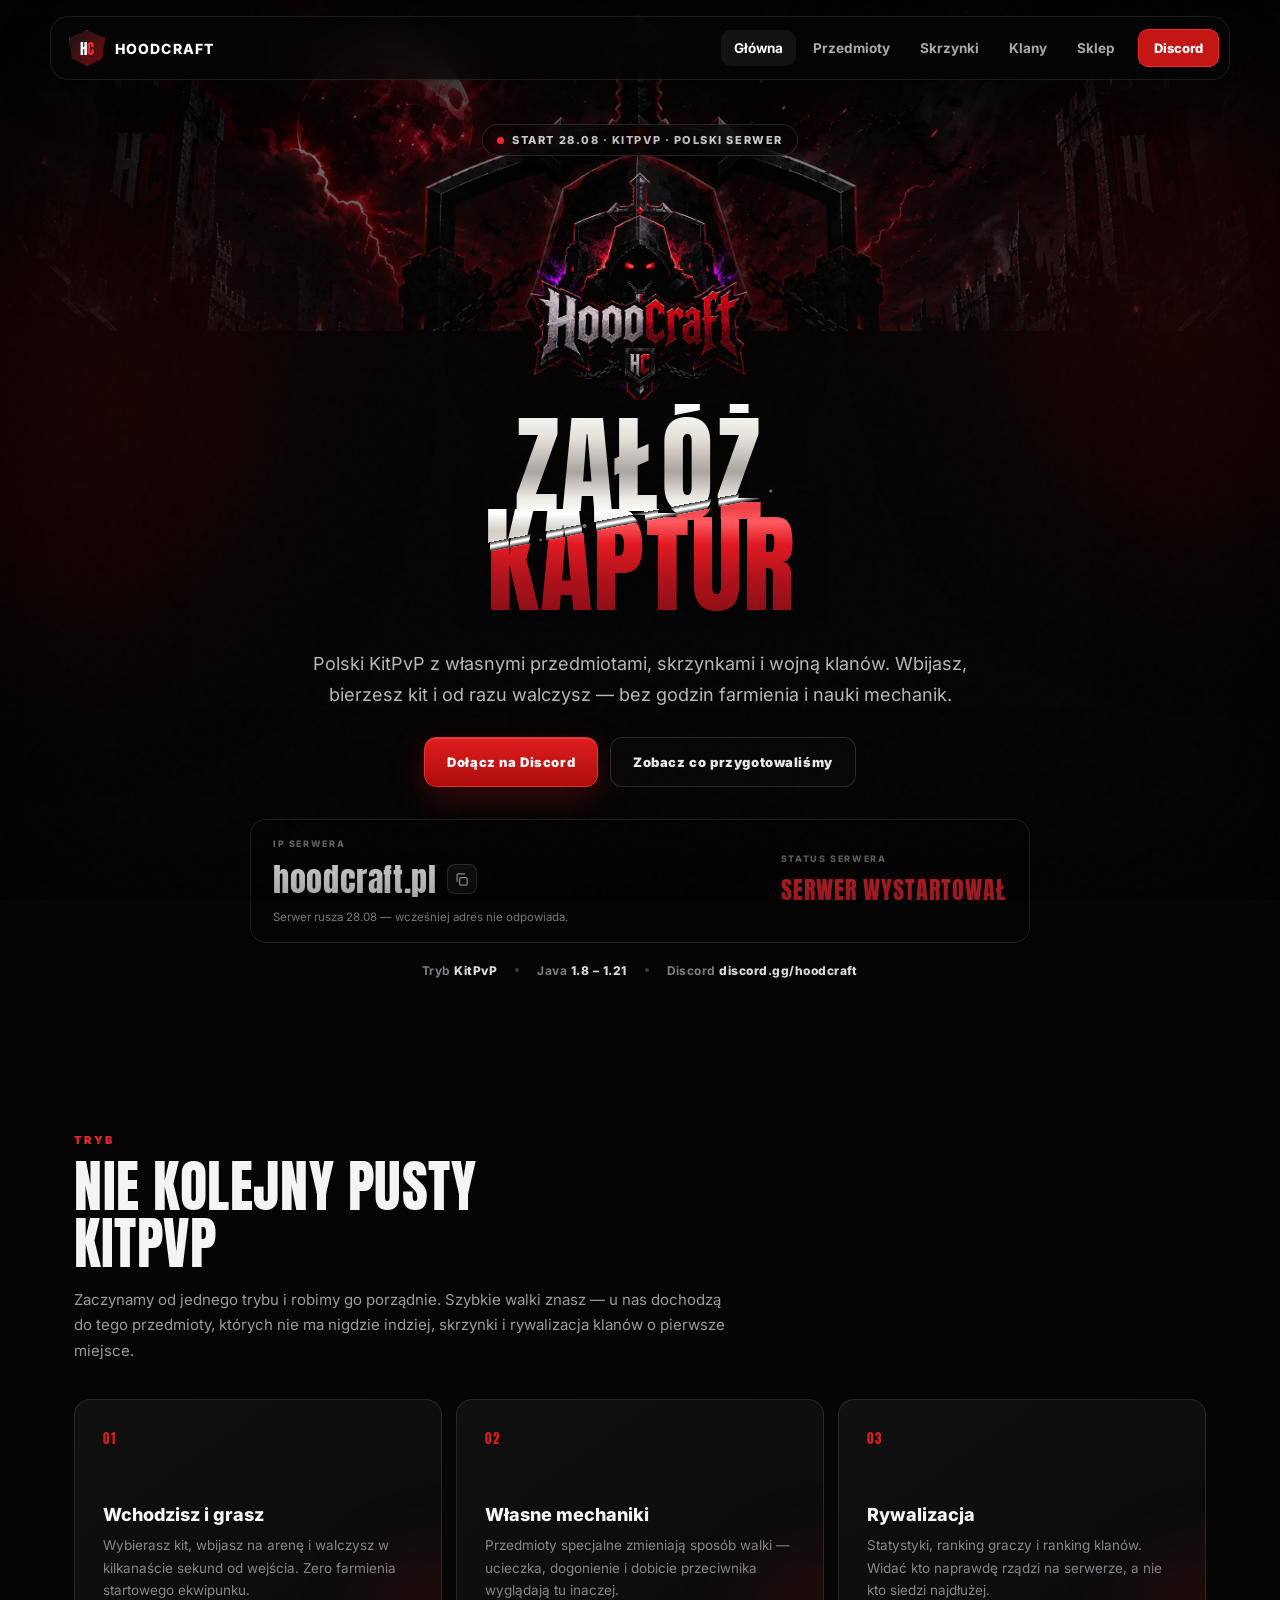
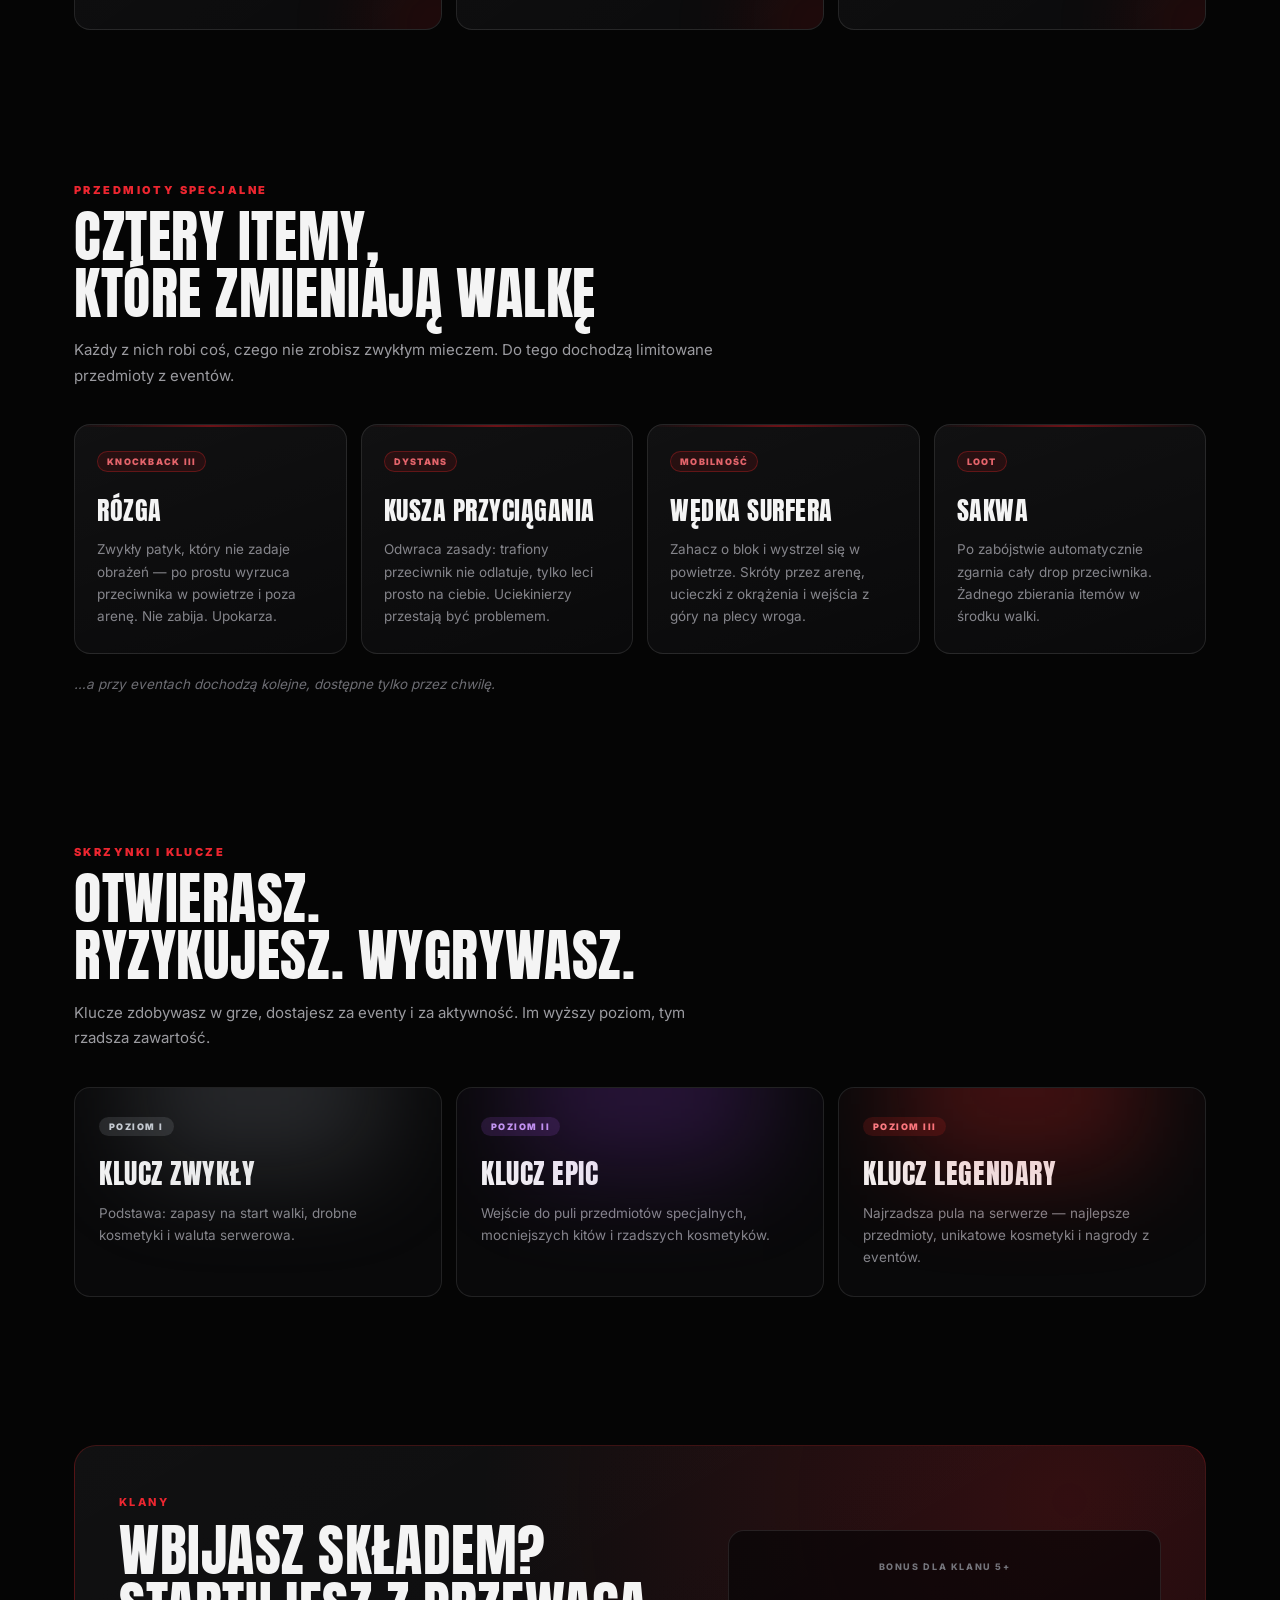
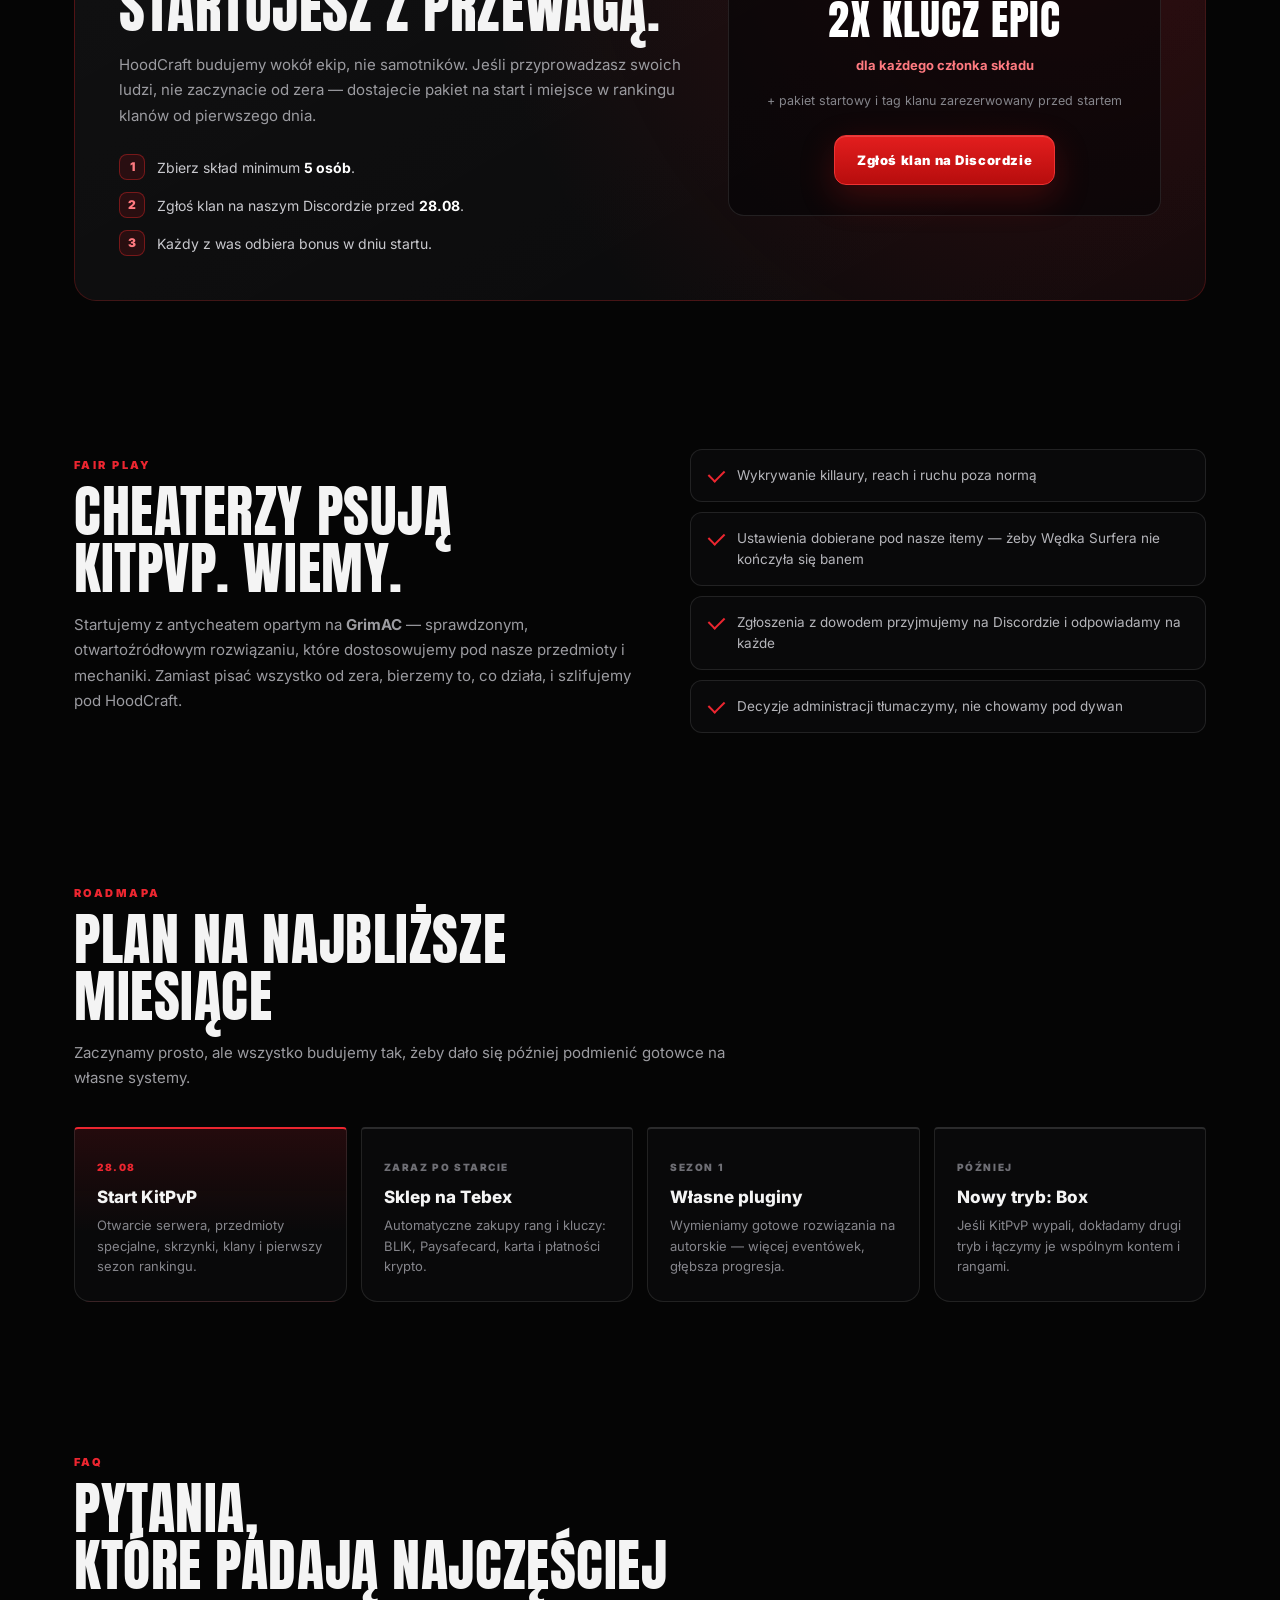
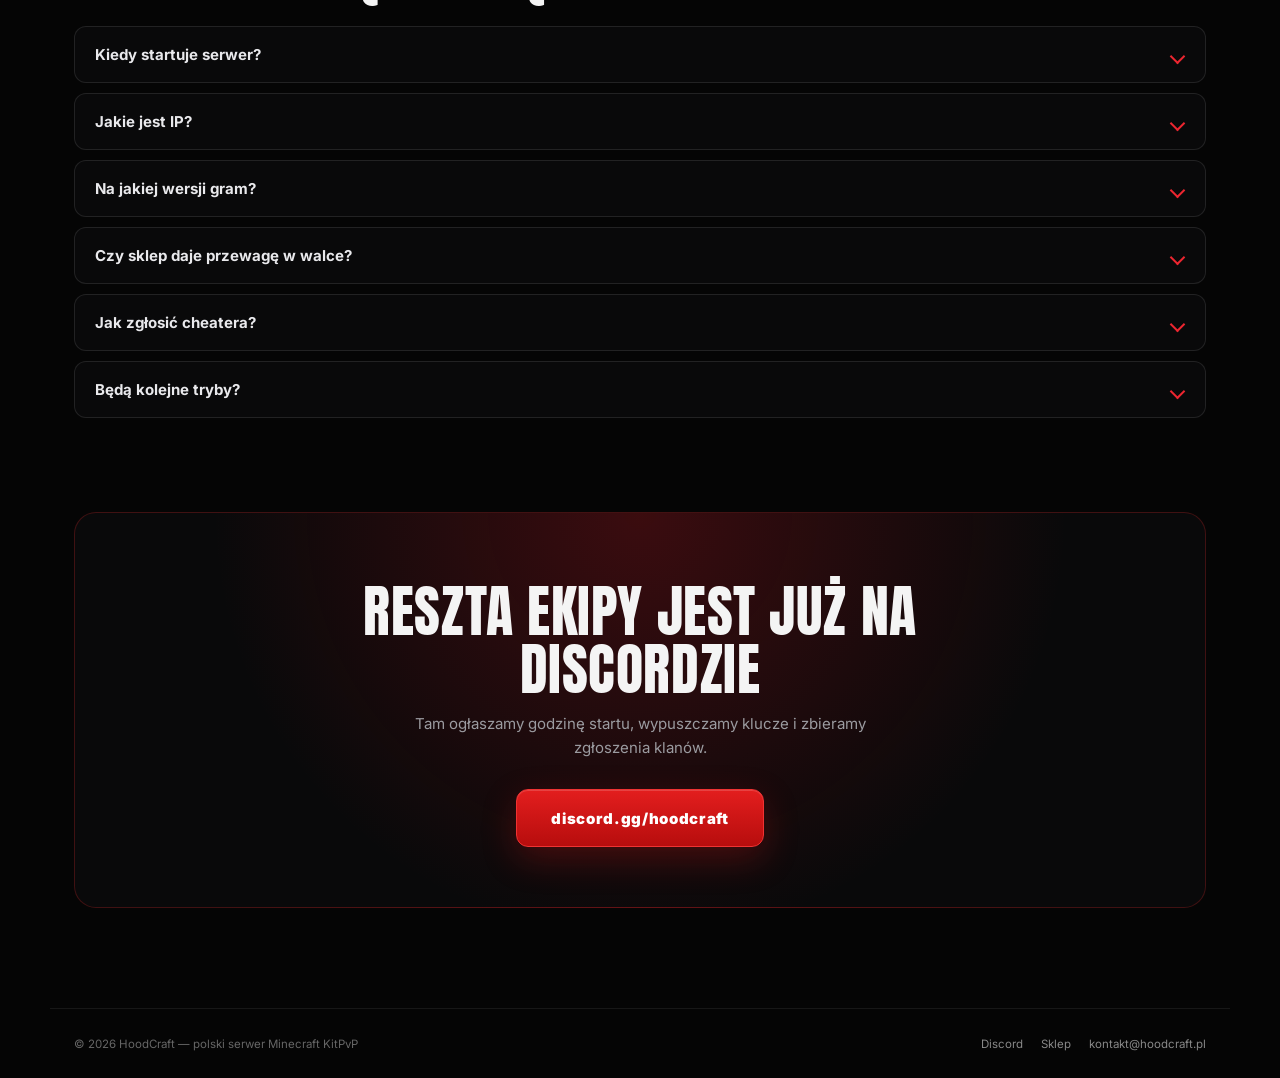
==== index.html @ a1cc5cd7 "Strona HoodCraft: przecięty mieczem hero i pełny landing pod start 28.08 Napis w hero jest teraz rea" ====
<!DOCTYPE html>
<html lang="pl">
<head>
<meta charset="utf-8">
<meta name="viewport" content="width=device-width, initial-scale=1">
<title>HoodCraft — polski KitPvP | Start 28.08</title>
<meta name="description" content="HoodCraft — polski serwer Minecraft KitPvP z własnymi przedmiotami, skrzynkami i wojną klanów. Start 28.08, IP: hoodcraft.pl">
<meta name="theme-color" content="#050505">
<link rel="canonical" href="https://hoodcraft.pl/">

<meta property="og:type" content="website">
<meta property="og:url" content="https://hoodcraft.pl/">
<meta property="og:title" content="HoodCraft — polski KitPvP | Start 28.08">
<meta property="og:description" content="Własne przedmioty, skrzynki i wojna klanów. Wbijasz, bierzesz kit i walczysz. Start 28.08.">
<meta property="og:image" content="https://hoodcraft.pl/assets/og-image.jpg">
<meta property="og:image:width" content="1200">
<meta property="og:image:height" content="630">
<meta property="og:image:alt" content="HoodCraft — polski serwer Minecraft KitPvP">
<meta property="og:locale" content="pl_PL">
<meta name="twitter:card" content="summary_large_image">

<link rel="icon" href="assets/favicon.svg" type="image/svg+xml">
<link rel="apple-touch-icon" href="assets/apple-touch-icon.png">

<link rel="preload" as="font" type="font/woff2" href="assets/fonts/anton-latin.woff2" crossorigin>
<link rel="preload" as="font" type="font/woff2" href="assets/fonts/anton-latin-ext.woff2" crossorigin>
<link rel="preload" as="font" type="font/woff2" href="assets/fonts/inter-latin.woff2" crossorigin>
<link rel="preload" as="image" href="assets/hero.webp" fetchpriority="high">
<link rel="stylesheet" href="style.css">
</head>
<body>
<div class="noise" aria-hidden="true"></div>

<a class="skip-link" href="#tresc">Przejdź do treści</a>

<div class="nav-wrap">
  <nav class="nav" aria-label="Nawigacja główna">
    <a class="brand" href="#glowna" data-tab="glowna">
      <span class="brand-mark" aria-hidden="true">H<em>C</em></span>
      <span class="brand-name">HOODCRAFT</span>
    </a>

    <button class="nav-toggle" type="button" aria-expanded="false" aria-controls="nav-menu" aria-label="Menu">
      <span aria-hidden="true"></span><span aria-hidden="true"></span><span aria-hidden="true"></span>
    </button>

    <div class="nav-links" id="nav-menu">
      <button class="nav-link active" type="button" data-tab="glowna">Główna</button>
      <button class="nav-link" type="button" data-scroll="itemy">Przedmioty</button>
      <button class="nav-link" type="button" data-scroll="skrzynki">Skrzynki</button>
      <button class="nav-link" type="button" data-scroll="klany">Klany</button>
      <button class="nav-link" type="button" data-tab="sklep">Sklep</button>
      <a class="discord-mini" href="https://discord.gg/hoodcraft" target="_blank" rel="noopener">Discord</a>
    </div>
  </nav>
</div>

<main id="tresc">

<!-- ============ GŁÓWNA ============ -->
<div id="glowna" class="tab-page active">

  <section class="hero">
    <div class="hero-bg" aria-hidden="true"></div>
    <div class="hero-overlay" aria-hidden="true"></div>
    <div class="red-glow glow-left" aria-hidden="true"></div>
    <div class="red-glow glow-right" aria-hidden="true"></div>

    <div class="hero-content">
      <p class="status-pill"><span aria-hidden="true"></span>START 28.08 &middot; KITPVP &middot; POLSKI SERWER</p>

      <span class="hero-logo-wrap">
        <img class="hero-logo" src="assets/logo.png" alt="HoodCraft" width="520" height="520" fetchpriority="high">
      </span>

      <!--
        NAPIS PRZECIĘTY MIECZEM
        Trzy nałożone kopie tego samego tekstu:
          .cut__half--top  → wszystko NAD linią cięcia (srebro), odsunięte w lewo-górę
          .cut__half--bot  → wszystko POD linią cięcia (czerwień), odsunięte w prawo-dół
          .cut__half--edge → wąski pas dokładnie na linii cięcia (rozżarzona rana)
        Zmieniasz hasło? Wystarczy w pierwszej kopii — script.js zsynchronizuje resztę.
      -->
      <h1 class="hero-title cut">
        <span class="cut__half cut__half--top" data-cut-source>
          <span class="cut__line">ZAŁÓŻ</span>
          <span class="cut__line">KAPTUR</span>
        </span>
        <span class="cut__half cut__half--bot" aria-hidden="true">
          <span class="cut__line">ZAŁÓŻ</span>
          <span class="cut__line">KAPTUR</span>
        </span>
        <span class="cut__half cut__half--edge" aria-hidden="true">
          <span class="cut__line">ZAŁÓŻ</span>
          <span class="cut__line">KAPTUR</span>
        </span>
        <span class="cut__spark" aria-hidden="true"></span>
      </h1>

      <p class="lead">
        Polski KitPvP z własnymi przedmiotami, skrzynkami i wojną klanów.
        Wbijasz, bierzesz kit i od razu walczysz — bez godzin farmienia i nauki mechanik.
      </p>

      <div class="actions">
        <a class="btn btn-primary" href="https://discord.gg/hoodcraft" target="_blank" rel="noopener">Dołącz na Discord</a>
        <button class="btn btn-ghost" type="button" data-scroll="itemy">Zobacz co przygotowaliśmy</button>
      </div>

      <div class="ip-box">
        <div class="ip-main">
          <span class="kicker">IP SERWERA</span>
          <button class="ip-copy" type="button" data-copy="hoodcraft.pl" aria-label="Skopiuj adres IP hoodcraft.pl">
            <strong>hoodcraft.pl</strong>
            <span class="ip-copy-icon" aria-hidden="true">
              <svg viewBox="0 0 24 24" fill="none" stroke="currentColor" stroke-width="2" stroke-linecap="round" stroke-linejoin="round">
                <rect x="9" y="9" width="12" height="12" rx="2"></rect>
                <path d="M5 15V5a2 2 0 0 1 2-2h10"></path>
              </svg>
            </span>
          </button>
          <span class="ip-note">Serwer rusza 28.08 — wcześniej adres nie odpowiada.</span>
        </div>

        <div class="countdown" data-deadline="2026-08-28T18:00:00+02:00" aria-live="polite">
          <span class="kicker">DO STARTU ZOSTAŁO</span>
          <div class="countdown-grid">
            <div><b data-cd="d">--</b><i>DNI</i></div>
            <div><b data-cd="h">--</b><i>GODZ</i></div>
            <div><b data-cd="m">--</b><i>MIN</i></div>
            <div><b data-cd="s">--</b><i>SEK</i></div>
          </div>
        </div>
      </div>

      <p class="server-strip">
        <span>Tryb <b>KitPvP</b></span>
        <span class="divider" aria-hidden="true"></span>
        <span>Java <b>1.8 – 1.21</b></span>
        <span class="divider" aria-hidden="true"></span>
        <span>Discord <b>discord.gg/hoodcraft</b></span>
      </p>
    </div>
  </section>

  <!-- ---- TRYB ---- -->
  <section class="below reveal" id="tryb">
    <div class="section-head">
      <span>TRYB</span>
      <h2>Nie kolejny pusty<br>KitPvP</h2>
      <p>
        Zaczynamy od jednego trybu i robimy go porządnie. Szybkie walki znasz — u nas dochodzą do tego
        przedmioty, których nie ma nigdzie indziej, skrzynki i rywalizacja klanów o pierwsze miejsce.
      </p>
    </div>

    <div class="feature-grid">
      <article class="feature-card">
        <span class="num">01</span>
        <h3>Wchodzisz i grasz</h3>
        <p>Wybierasz kit, wbijasz na arenę i walczysz w kilkanaście sekund od wejścia. Zero farmienia startowego ekwipunku.</p>
      </article>
      <article class="feature-card">
        <span class="num">02</span>
        <h3>Własne mechaniki</h3>
        <p>Przedmioty specjalne zmieniają sposób walki — ucieczka, dogonienie i dobicie przeciwnika wyglądają tu inaczej.</p>
      </article>
      <article class="feature-card">
        <span class="num">03</span>
        <h3>Rywalizacja</h3>
        <p>Statystyki, ranking graczy i ranking klanów. Widać kto naprawdę rządzi na serwerze, a nie kto siedzi najdłużej.</p>
      </article>
    </div>
  </section>

  <!-- ---- PRZEDMIOTY ---- -->
  <section class="below reveal" id="itemy">
    <div class="section-head">
      <span>PRZEDMIOTY SPECJALNE</span>
      <h2>Cztery itemy,<br>które zmieniają walkę</h2>
      <p>Każdy z nich robi coś, czego nie zrobisz zwykłym mieczem. Do tego dochodzą limitowane przedmioty z eventów.</p>
    </div>

    <div class="item-grid">
      <article class="item-card">
        <span class="item-tag">KNOCKBACK III</span>
        <h3>Rózga</h3>
        <p>Zwykły patyk, który nie zadaje obrażeń — po prostu wyrzuca przeciwnika w powietrze i poza arenę. Nie zabija. Upokarza.</p>
      </article>
      <article class="item-card">
        <span class="item-tag">DYSTANS</span>
        <h3>Kusza Przyciągania</h3>
        <p>Odwraca zasady: trafiony przeciwnik nie odlatuje, tylko leci prosto na ciebie. Uciekinierzy przestają być problemem.</p>
      </article>
      <article class="item-card">
        <span class="item-tag">MOBILNOŚĆ</span>
        <h3>Wędka Surfera</h3>
        <p>Zahacz o blok i wystrzel się w powietrze. Skróty przez arenę, ucieczki z okrążenia i wejścia z góry na plecy wroga.</p>
      </article>
      <article class="item-card">
        <span class="item-tag">LOOT</span>
        <h3>Sakwa</h3>
        <p>Po zabójstwie automatycznie zgarnia cały drop przeciwnika. Żadnego zbierania itemów w środku walki.</p>
      </article>
    </div>

    <p class="item-more">…a przy eventach dochodzą kolejne, dostępne tylko przez chwilę.</p>
  </section>

  <!-- ---- SKRZYNKI ---- -->
  <section class="below reveal" id="skrzynki">
    <div class="section-head">
      <span>SKRZYNKI I KLUCZE</span>
      <h2>Otwierasz.<br>Ryzykujesz. Wygrywasz.</h2>
      <p>Klucze zdobywasz w grze, dostajesz za eventy i za aktywność. Im wyższy poziom, tym rzadsza zawartość.</p>
    </div>

    <div class="crate-grid">
      <article class="crate crate--common">
        <span class="crate-badge">POZIOM I</span>
        <h3>Klucz Zwykły</h3>
        <p>Podstawa: zapasy na start walki, drobne kosmetyki i waluta serwerowa.</p>
      </article>
      <article class="crate crate--epic">
        <span class="crate-badge">POZIOM II</span>
        <h3>Klucz Epic</h3>
        <p>Wejście do puli przedmiotów specjalnych, mocniejszych kitów i rzadszych kosmetyków.</p>
      </article>
      <article class="crate crate--legendary">
        <span class="crate-badge">POZIOM III</span>
        <h3>Klucz Legendary</h3>
        <p>Najrzadsza pula na serwerze — najlepsze przedmioty, unikatowe kosmetyki i nagrody z eventów.</p>
      </article>
    </div>
  </section>

  <!-- ---- KLANY ---- -->
  <section class="below reveal" id="klany">
    <div class="clan-panel">
      <div class="clan-copy">
        <span class="section-kicker">KLANY</span>
        <h2>Wbijasz składem?<br>Startujesz z przewagą.</h2>
        <p>
          HoodCraft budujemy wokół ekip, nie samotników. Jeśli przyprowadzasz swoich ludzi,
          nie zaczynacie od zera — dostajecie pakiet na start i miejsce w rankingu klanów od pierwszego dnia.
        </p>

        <ol class="clan-steps">
          <li><span class="step-no">1</span><span>Zbierz skład minimum <b>5 osób</b>.</span></li>
          <li><span class="step-no">2</span><span>Zgłoś klan na naszym Discordzie przed <b>28.08</b>.</span></li>
          <li><span class="step-no">3</span><span>Każdy z was odbiera bonus w dniu startu.</span></li>
        </ol>
      </div>

      <div class="clan-reward">
        <span class="kicker">BONUS DLA KLANU 5+</span>
        <p class="reward-big">2x Klucz Epic</p>
        <p class="reward-sub">dla każdego członka składu</p>
        <p class="reward-extra">+ pakiet startowy i tag klanu zarezerwowany przed startem</p>
        <a class="btn btn-primary" href="https://discord.gg/hoodcraft" target="_blank" rel="noopener">Zgłoś klan na Discordzie</a>
      </div>
    </div>
  </section>

  <!-- ---- FAIR PLAY ---- -->
  <section class="below reveal" id="fairplay">
    <div class="split">
      <div class="section-head">
        <span>FAIR PLAY</span>
        <h2>Cheaterzy psują<br>KitPvP. Wiemy.</h2>
        <p>
          Startujemy z antycheatem opartym na <b>GrimAC</b> — sprawdzonym, otwartoźródłowym rozwiązaniu,
          które dostosowujemy pod nasze przedmioty i mechaniki. Zamiast pisać wszystko od zera,
          bierzemy to, co działa, i szlifujemy pod HoodCraft.
        </p>
      </div>
      <ul class="check-list">
        <li>Wykrywanie killaury, reach i ruchu poza normą</li>
        <li>Ustawienia dobierane pod nasze itemy — żeby Wędka Surfera nie kończyła się banem</li>
        <li>Zgłoszenia z dowodem przyjmujemy na Discordzie i odpowiadamy na każde</li>
        <li>Decyzje administracji tłumaczymy, nie chowamy pod dywan</li>
      </ul>
    </div>
  </section>

  <!-- ---- ROADMAPA ---- -->
  <section class="below reveal" id="roadmapa">
    <div class="section-head">
      <span>ROADMAPA</span>
      <h2>Plan na najbliższe<br>miesiące</h2>
      <p>Zaczynamy prosto, ale wszystko budujemy tak, żeby dało się później podmienić gotowce na własne systemy.</p>
    </div>

    <ol class="roadmap">
      <li class="road-step is-now">
        <span class="road-when">28.08</span>
        <h3>Start KitPvP</h3>
        <p>Otwarcie serwera, przedmioty specjalne, skrzynki, klany i pierwszy sezon rankingu.</p>
      </li>
      <li class="road-step">
        <span class="road-when">Zaraz po starcie</span>
        <h3>Sklep na Tebex</h3>
        <p>Automatyczne zakupy rang i kluczy: BLIK, Paysafecard, karta i płatności krypto.</p>
      </li>
      <li class="road-step">
        <span class="road-when">Sezon 1</span>
        <h3>Własne pluginy</h3>
        <p>Wymieniamy gotowe rozwiązania na autorskie — więcej eventówek, głębsza progresja.</p>
      </li>
      <li class="road-step">
        <span class="road-when">Później</span>
        <h3>Nowy tryb: Box</h3>
        <p>Jeśli KitPvP wypali, dokładamy drugi tryb i łączymy je wspólnym kontem i rangami.</p>
      </li>
    </ol>
  </section>

  <!-- ---- FAQ ---- -->
  <section class="below reveal" id="faq">
    <div class="section-head">
      <span>FAQ</span>
      <h2>Pytania,<br>które padają najczęściej</h2>
    </div>

    <div class="faq-list">
      <details>
        <summary>Kiedy startuje serwer?</summary>
        <p>28 sierpnia. Dokładną godzinę podamy na Discordzie kilka dni wcześniej.</p>
      </details>
      <details>
        <summary>Jakie jest IP?</summary>
        <p><b>hoodcraft.pl</b> — możesz je już dodać do listy serwerów, zacznie odpowiadać w dniu startu.</p>
      </details>
      <details>
        <summary>Na jakiej wersji gram?</summary>
        <p>Java Edition. Wpuszczamy klienty od 1.8 do 1.21, więc grasz na tym, na czym umiesz bić.</p>
      </details>
      <details>
        <summary>Czy sklep daje przewagę w walce?</summary>
        <p>W sklepie znajdziesz rangi, kosmetyki i klucze do skrzynek. Pilnujemy, żeby o wyniku pojedynku decydowała umiejętność, a nie kwota — przedmioty ze skrzynek zdobędziesz też grając.</p>
      </details>
      <details>
        <summary>Jak zgłosić cheatera?</summary>
        <p>Na Discordzie, na kanale zgłoszeń — nagranie albo screen mocno przyspiesza sprawę. Odpisujemy na każde zgłoszenie.</p>
      </details>
      <details>
        <summary>Będą kolejne tryby?</summary>
        <p>Tak. Kolejny w kolejce jest Box, ale dokładamy go dopiero wtedy, gdy KitPvP będzie stał solidnie.</p>
      </details>
    </div>
  </section>

  <!-- ---- CTA ---- -->
  <section class="cta-final reveal">
    <div class="cta-inner">
      <h2>Reszta ekipy jest już na Discordzie</h2>
      <p>Tam ogłaszamy godzinę startu, wypuszczamy klucze i zbieramy zgłoszenia klanów.</p>
      <a class="btn btn-primary btn-lg" href="https://discord.gg/hoodcraft" target="_blank" rel="noopener">discord.gg/hoodcraft</a>
    </div>
  </section>
</div>

<!-- ============ SKLEP ============ -->
<div id="sklep" class="tab-page">
  <section class="shop-page">
    <div class="shop-bg" aria-hidden="true"></div>

    <div class="shop-content">
      <span class="hc-badge" aria-hidden="true">H<em>C</em></span>

      <h1 class="cut cut--sm">
        <span class="cut__half cut__half--top" data-cut-source>
          <span class="cut__line">SKLEP</span>
          <span class="cut__line">WKRÓTCE</span>
        </span>
        <span class="cut__half cut__half--bot" aria-hidden="true">
          <span class="cut__line">SKLEP</span>
          <span class="cut__line">WKRÓTCE</span>
        </span>
        <span class="cut__half cut__half--edge" aria-hidden="true">
          <span class="cut__line">SKLEP</span>
          <span class="cut__line">WKRÓTCE</span>
        </span>
      </h1>

      <p>
        Sklep stawiamy na <b>Tebex</b>, żeby zakup rangi albo klucza działał od ręki,
        bez czekania na administratora. Otwieramy go razem ze startem serwera.
      </p>

      <ul class="pay-list">
        <li>BLIK</li>
        <li>Paysafecard</li>
        <li>Karta</li>
        <li>Krypto</li>
      </ul>

      <div class="shop-preview">
        <article><span class="kicker">PLANOWANE</span><h3>Rangi</h3><p>Wyróżnienie na czacie, dodatkowe komendy i kosmetyki.</p></article>
        <article><span class="kicker">PLANOWANE</span><h3>Klucze</h3><p>Zwykłe, Epic i Legendary — pojedynczo oraz w pakietach.</p></article>
        <article><span class="kicker">PLANOWANE</span><h3>Kosmetyki</h3><p>Efekty, tagi i skiny przedmiotów. Zero wpływu na walkę.</p></article>
      </div>

      <div class="actions">
        <a class="btn btn-primary" href="https://discord.gg/hoodcraft" target="_blank" rel="noopener">Powiadom mnie na Discordzie</a>
        <button class="btn btn-ghost back-link" type="button" data-tab="glowna">← Wróć na stronę główną</button>
      </div>
    </div>
  </section>
</div>

</main>

<footer>
  <span>© <span data-year>2026</span> HoodCraft — polski serwer Minecraft KitPvP</span>
  <span class="footer-links">
    <a href="https://discord.gg/hoodcraft" target="_blank" rel="noopener">Discord</a>
    <button type="button" data-tab="sklep">Sklep</button>
    <a href="mailto:kontakt@hoodcraft.pl">kontakt@hoodcraft.pl</a>
  </span>
</footer>

<div class="toast" role="status" aria-live="polite"></div>

<script src="script.js" defer></script>
</body>
</html>
---- style.css ----
/* ============================================================
   FONTY — hostowane lokalnie (bez zapytań do Google,
   szybciej i bez przekazywania IP graczy na zewnątrz)
   ============================================================ */

@font-face {
  font-family: Anton;
  font-style: normal;
  font-weight: 400;
  font-display: swap;
  src: url("assets/fonts/anton-latin-ext.woff2") format("woff2");
  unicode-range: U+0100-02BA, U+02BD-02C5, U+02C7-02CC, U+02CE-02D7, U+02DD-02FF, U+0304, U+0308, U+0329, U+1D00-1DBF, U+1E00-1E9F, U+1EF2-1EFF, U+2020, U+20A0-20AB, U+20AD-20C0, U+2113, U+2C60-2C7F, U+A720-A7FF;
}

@font-face {
  font-family: Anton;
  font-style: normal;
  font-weight: 400;
  font-display: swap;
  src: url("assets/fonts/anton-latin.woff2") format("woff2");
  unicode-range: U+0000-00FF, U+0131, U+0152-0153, U+02BB-02BC, U+02C6, U+02DA, U+02DC, U+0304, U+0308, U+0329, U+2000-206F, U+20AC, U+2122, U+2191, U+2193, U+2212, U+2215, U+FEFF, U+FFFD;
}

@font-face {
  font-family: Inter;
  font-style: normal;
  font-weight: 400 900;
  font-display: swap;
  src: url("assets/fonts/inter-latin-ext.woff2") format("woff2");
  unicode-range: U+0100-02BA, U+02BD-02C5, U+02C7-02CC, U+02CE-02D7, U+02DD-02FF, U+0304, U+0308, U+0329, U+1D00-1DBF, U+1E00-1E9F, U+1EF2-1EFF, U+2020, U+20A0-20AB, U+20AD-20C0, U+2113, U+2C60-2C7F, U+A720-A7FF;
}

@font-face {
  font-family: Inter;
  font-style: normal;
  font-weight: 400 900;
  font-display: swap;
  src: url("assets/fonts/inter-latin.woff2") format("woff2");
  unicode-range: U+0000-00FF, U+0131, U+0152-0153, U+02BB-02BC, U+02C6, U+02DA, U+02DC, U+0304, U+0308, U+0329, U+2000-206F, U+20AC, U+2122, U+2191, U+2193, U+2212, U+2215, U+FEFF, U+FFFD;
}

/* ============================================================
   HOODCRAFT — hoodcraft.pl
   Paleta: czerń + czerwień + srebro
   ============================================================ */

:root {
  --bg: #050505;
  --bg-soft: #09090a;
  --red: #c9141d;
  --red-bright: #ec2630;
  --red-deep: #7a0c12;
  --silver: #d7dbe0;
  --text: #f4f4f4;
  --muted: #9b9ba0;
  --dim: #85858b;
  --line: rgba(255, 255, 255, .10);

  --display: Anton, Impact, "Arial Narrow", sans-serif;
  --body: Inter, "Segoe UI", Arial, sans-serif;

  --shell: 1180px;
  --radius: 16px;
}

* { box-sizing: border-box; }

html {
  scroll-behavior: smooth;
  scroll-padding-top: 96px;
  -webkit-text-size-adjust: 100%;
}

body {
  margin: 0;
  min-height: 100vh;
  overflow-x: hidden;
  color: var(--text);
  background:
    radial-gradient(circle at 50% 0%, rgba(135, 0, 0, .16), transparent 1080px),
    var(--bg);
  font-family: var(--body);
  -webkit-font-smoothing: antialiased;
}

body::before {
  content: "";
  position: fixed;
  inset: 0;
  z-index: 50;
  pointer-events: none;
  box-shadow: inset 0 0 160px rgba(0, 0, 0, .72);
}

.noise {
  position: fixed;
  inset: 0;
  z-index: 49;
  pointer-events: none;
  opacity: .03;
  background-image: url("data:image/svg+xml,%3Csvg viewBox='0 0 160 160' xmlns='http://www.w3.org/2000/svg'%3E%3Cfilter id='n'%3E%3CfeTurbulence type='fractalNoise' baseFrequency='.9' numOctaves='4' stitchTiles='stitch'/%3E%3C/filter%3E%3Crect width='100%25' height='100%25' filter='url(%23n)' opacity='.55'/%3E%3C/svg%3E");
}

h1, h2, h3 { font-weight: 800; }

::selection {
  color: #fff;
  background: rgba(201, 20, 29, .55);
}

:focus-visible {
  outline: 2px solid var(--red-bright);
  outline-offset: 3px;
}

.skip-link {
  position: fixed;
  top: -60px;
  left: 16px;
  z-index: 200;
  padding: 10px 16px;
  border-radius: 10px;
  color: #fff;
  background: var(--red);
  font-size: 13px;
  font-weight: 800;
  text-decoration: none;
  transition: top .2s ease;
}

.skip-link:focus { top: 16px; }

/* ===================== NAWIGACJA ===================== */

.nav-wrap {
  position: fixed;
  top: 0;
  width: 100%;
  z-index: 100;
  padding: 16px 20px;
  transition: padding .25s ease;
}

.nav-wrap.is-stuck { padding: 8px 20px; }

.nav {
  max-width: var(--shell);
  height: 64px;
  margin: 0 auto;
  padding: 0 10px 0 18px;
  display: flex;
  align-items: center;
  justify-content: space-between;
  border: 1px solid rgba(255, 255, 255, .09);
  border-radius: 18px;
  background: rgba(6, 6, 7, .76);
  backdrop-filter: blur(18px);
  box-shadow: 0 14px 48px rgba(0, 0, 0, .34);
  transition: background .25s ease, border-color .25s ease;
}

.nav-wrap.is-stuck .nav {
  background: rgba(6, 6, 7, .92);
  border-color: rgba(255, 255, 255, .14);
}

.brand {
  display: flex;
  align-items: center;
  gap: 10px;
  color: #fff;
  text-decoration: none;
  font-weight: 800;
  letter-spacing: .08em;
  font-size: 14px;
}

.brand-mark {
  width: 36px;
  height: 36px;
  flex: none;
  display: flex;
  align-items: center;
  justify-content: center;
  color: #fff;
  border: 1px solid rgba(225, 25, 25, .50);
  background: linear-gradient(135deg, #161616, #740b10);
  clip-path: polygon(50% 0, 100% 22%, 92% 80%, 50% 100%, 8% 80%, 0 22%);
  font-family: var(--display);
  font-size: 15px;
  font-weight: 400;
  letter-spacing: -.02em;
}

.brand-mark em,
.hc-badge em {
  color: var(--red-bright);
  font-style: normal;
}

.nav-links {
  display: flex;
  align-items: center;
  gap: 4px;
}

.nav-link {
  padding: 10px 13px;
  border: 0;
  border-radius: 10px;
  color: #aaa;
  background: none;
  font: inherit;
  font-size: 13.5px;
  font-weight: 700;
  cursor: pointer;
  white-space: nowrap;
  transition: color .2s ease, background .2s ease;
}

.nav-link:hover,
.nav-link.active {
  color: #fff;
  background: rgba(255, 255, 255, .055);
}

.discord-mini {
  margin-left: 6px;
  padding: 10px 15px;
  border: 1px solid #ed2a2a;
  border-radius: 10px;
  color: #fff;
  background: #c51616;
  text-decoration: none;
  font-size: 13px;
  font-weight: 800;
  white-space: nowrap;
  transition: filter .2s ease;
}

.discord-mini:hover { filter: brightness(1.12); }

.nav-toggle {
  display: none;
  width: 42px;
  height: 38px;
  padding: 0;
  flex-direction: column;
  align-items: center;
  justify-content: center;
  gap: 5px;
  border: 1px solid rgba(255, 255, 255, .12);
  border-radius: 10px;
  background: rgba(255, 255, 255, .04);
  cursor: pointer;
}

.nav-toggle span {
  width: 17px;
  height: 2px;
  border-radius: 2px;
  background: #eee;
  transition: transform .22s ease, opacity .22s ease;
}

.nav-toggle[aria-expanded="true"] span:nth-child(1) { transform: translateY(7px) rotate(45deg); }
.nav-toggle[aria-expanded="true"] span:nth-child(2) { opacity: 0; }
.nav-toggle[aria-expanded="true"] span:nth-child(3) { transform: translateY(-7px) rotate(-45deg); }

/* ===================== ZAKŁADKI ===================== */

.tab-page { display: none; }
.tab-page.active { display: block; }

/* ===================== HERO ===================== */

.hero {
  position: relative;
  display: flex;
  align-items: center;
  justify-content: center;
  overflow: hidden;
  padding: 124px 24px 64px;
}

/*
  Tło hero to wycięty górny pas grafiki (krwawy księżyc, zamki, kaptur) —
  bez wielkiego napisu HoodCraft, żeby nie bił się z logo i nagłówkiem.
  Pas siedzi u góry i gaśnie w czerń.
*/
.hero-bg {
  position: absolute;
  left: 0;
  right: 0;
  top: 0;
  height: 78%;
  background-image: url("assets/hero.jpg");
  background-image: image-set(url("assets/hero.webp") type("image/webp"), url("assets/hero.jpg") type("image/jpeg"));
  background-position: center top;
  background-size: max(100%, 900px) auto;
  background-repeat: no-repeat;
}

.hero-overlay {
  position: absolute;
  inset: 0;
  background:
    linear-gradient(90deg, rgba(5, 5, 5, .92), rgba(5, 5, 5, .18) 30%, rgba(5, 5, 5, .18) 70%, rgba(5, 5, 5, .92)),
    linear-gradient(180deg, rgba(5, 5, 5, .78) 0, rgba(5, 5, 5, .30) 14%, rgba(5, 5, 5, .55) 26%, #050505 46%);
}

.red-glow {
  position: absolute;
  width: 420px;
  height: 420px;
  border-radius: 50%;
  filter: blur(100px);
  background: rgba(220, 0, 0, .12);
}

.glow-left { left: -170px; top: 200px; }
.glow-right { right: -170px; top: 120px; }

.hero-content {
  position: relative;
  z-index: 3;
  width: 100%;
  max-width: 960px;
  display: flex;
  flex-direction: column;
  align-items: center;
  text-align: center;
}

.status-pill {
  display: inline-flex;
  align-items: center;
  gap: 8px;
  margin: 0;
  padding: 8px 14px;
  border: 1px solid rgba(255, 255, 255, .13);
  border-radius: 999px;
  color: #d1d1d1;
  background: rgba(7, 7, 7, .62);
  backdrop-filter: blur(8px);
  font-size: 11px;
  font-weight: 800;
  letter-spacing: .14em;
}

.status-pill span {
  width: 7px;
  height: 7px;
  border-radius: 50%;
  background: #ff2a2a;
  box-shadow: 0 0 16px #ff2a2a;
  animation: pulse 2.4s ease-in-out infinite;
}

@keyframes pulse {
  0%, 100% { opacity: 1; transform: scale(1); }
  50% { opacity: .45; transform: scale(.8); }
}

.hero-logo-wrap {
  position: relative;
  display: block;
}

.hero-logo-wrap::before {
  content: "";
  position: absolute;
  left: 50%;
  top: 52%;
  width: 150%;
  height: 128%;
  transform: translate(-50%, -50%);
  border-radius: 50%;
  background: radial-gradient(closest-side, rgba(5, 5, 5, .78), rgba(5, 5, 5, .35) 62%, transparent 100%);
  pointer-events: none;
}

.hero-logo {
  position: relative;
  width: min(230px, 48vw);
  height: auto;
  margin: 14px 0 0;
  filter: drop-shadow(0 22px 46px rgba(0, 0, 0, .6));
}

/* ============================================================
   NAPIS PRZECIĘTY MIECZEM
   ------------------------------------------------------------
   Jedna prosta linia cięcia biegnie przez CAŁY blok napisu.
   Wszystko NAD nią jest srebrne, wszystko POD nią czerwone —
   podział nie idzie po literach ani po pojedynczych wierszach.

   Trzy nałożone na siebie kopie tego samego tekstu:
     --top   maska zostawia część nad cięciem, przesunięta w lewo-górę
     --bot   maska zostawia część pod cięciem, przesunięta w prawo-dół
     --edge  wąski pas dokładnie na linii cięcia (rozżarzona rana),
             stoi w miejscu, więc wypełnia szczelinę między połówkami

   Kąt maski liczy się z --cut-angle, więc cięcie ma zawsze to samo
   nachylenie niezależnie od proporcji bloku tekstu.
   ============================================================ */

.cut {
  --cut-angle: 11deg;
  --cut-dir: calc(180deg - var(--cut-angle));

  position: relative;
  display: inline-block;
  margin: 4px 0 0;
  isolation: isolate;
}

/*
  Uwaga: --shift-* i --kerf są w "em" i muszą być zadeklarowane TUTAJ,
  a nie na .cut — inaczej przeglądarka policzy je względem font-size
  nagłówka, a nie względem wielkości samego napisu.
*/
.cut__half {
  --shift-x: .015em;
  --shift-y: .038em;
  --kerf: .05em;

  margin: 0;
  padding: .16em .3em .2em;
  display: flex;
  flex-direction: column;
  align-items: center;
  color: transparent;
  font-family: var(--display);
  font-size: clamp(62px, 8.4vw, 116px);
  font-weight: 400;
  line-height: .84;
  letter-spacing: .015em;
  text-transform: uppercase;
  white-space: nowrap;
  -webkit-background-clip: text;
  background-clip: text;
}

.cut__line { display: block; }

/* --- górna połowa: brudne srebro --- */
.cut__half--top {
  position: relative;
  z-index: 2;
  background-image: linear-gradient(180deg,
    #ffffff 0%,
    #e4e0d9 16%,
    #a9a5a0 31%,
    #edeae4 43%,
    #ffffff 50%,
    #d3cfc8 58%,
    #f1efeb 72%,
    #b0aca6 88%,
    #d8d4cd 100%);
  -webkit-mask-image: linear-gradient(var(--cut-dir), #000 50%, transparent 50%);
          mask-image: linear-gradient(var(--cut-dir), #000 50%, transparent 50%);
  transform: translate(calc(-1 * var(--shift-x)), calc(-1 * var(--shift-y)));
  filter: drop-shadow(0 3px 0 rgba(0, 0, 0, .6)) drop-shadow(0 10px 22px rgba(0, 0, 0, .55));
}

/* --- dolna połowa: czerwień --- */
.cut__half--bot {
  position: absolute;
  inset: 0;
  z-index: 1;
  background-image: linear-gradient(180deg,
    #ff9096 0%,
    #ff6068 26%,
    #ef3f47 44%,
    #ff5b62 50%,
    #e21a23 60%,
    #b0121b 76%,
    var(--red-deep) 100%);
  -webkit-mask-image: linear-gradient(var(--cut-dir), transparent 50%, #000 50%);
          mask-image: linear-gradient(var(--cut-dir), transparent 50%, #000 50%);
  transform: translate(var(--shift-x), var(--shift-y));
  filter: drop-shadow(0 3px 0 rgba(0, 0, 0, .6)) drop-shadow(0 10px 22px rgba(0, 0, 0, .55));
}

/* --- rozżarzona krawędź rany, widoczna tylko w obrysie liter ---
   Bez rozmytej poświaty: filter działa PRZED maską, więc rozmycie
   wypełniłoby cały pas maski i zrobiłoby z rany zwykłą kreskę
   przecinającą napis. Świecenie robimy więc samym kolorem. */
.cut__half--edge {
  position: absolute;
  inset: 0;
  z-index: 3;
  color: #fff;
  background-image: linear-gradient(180deg, #fff, #fff 46%, #ffe9ea 54%, #fff);
  -webkit-mask-image: linear-gradient(var(--cut-dir),
    transparent calc(50% - var(--kerf)),
    rgba(0, 0, 0, .55) calc(50% - var(--kerf) * .45),
    #000 calc(50% - .006em),
    #000 calc(50% + .006em),
    rgba(0, 0, 0, .55) calc(50% + var(--kerf) * .45),
    transparent calc(50% + var(--kerf)));
          mask-image: linear-gradient(var(--cut-dir),
    transparent calc(50% - var(--kerf)),
    rgba(0, 0, 0, .55) calc(50% - var(--kerf) * .45),
    #000 calc(50% - .006em),
    #000 calc(50% + .006em),
    rgba(0, 0, 0, .55) calc(50% + var(--kerf) * .45),
    transparent calc(50% + var(--kerf)));
  animation: wound 4.5s ease-in-out infinite;
}

@keyframes wound {
  0%, 100% { opacity: .85; }
  50% { opacity: 1; }
}

/* --- metaliczne odpryski wzdłuż cięcia --- */
.cut__spark {
  position: absolute;
  left: 50%;
  top: 50%;
  z-index: 4;
  width: 94%;
  height: 1.4em;
  pointer-events: none;
  transform: translate(-50%, -50%) rotate(calc(-1 * var(--cut-angle)));
  background:
    radial-gradient(circle at 9% 46%, rgba(255, 255, 255, .95) 0 1px, transparent 2px),
    radial-gradient(circle at 21% 57%, rgba(200, 208, 215, .8) 0 1px, transparent 2px),
    radial-gradient(circle at 34% 41%, rgba(255, 255, 255, .9) 0 1.5px, transparent 2.5px),
    radial-gradient(circle at 47% 60%, rgba(255, 140, 140, .8) 0 1px, transparent 2px),
    radial-gradient(circle at 62% 43%, rgba(255, 255, 255, .9) 0 1px, transparent 2px),
    radial-gradient(circle at 74% 58%, rgba(210, 218, 225, .8) 0 1px, transparent 2px),
    radial-gradient(circle at 88% 45%, rgba(255, 255, 255, .85) 0 1px, transparent 2px);
  opacity: .5;
}

/* wariant mniejszy — nagłówek sklepu */
.cut--sm .cut__half { font-size: clamp(42px, 6.4vw, 84px); }

.lead {
  max-width: 700px;
  margin: 22px auto 0;
  color: #b7b7bc;
  font-size: clamp(15px, 1.6vw, 18px);
  line-height: 1.7;
}

.actions {
  display: flex;
  flex-wrap: wrap;
  justify-content: center;
  gap: 12px;
  margin-top: 26px;
}

.btn {
  min-height: 50px;
  padding: 0 22px;
  display: inline-flex;
  align-items: center;
  justify-content: center;
  border: 1px solid transparent;
  border-radius: 12px;
  font: inherit;
  font-size: 13px;
  font-weight: 900;
  letter-spacing: .045em;
  text-align: center;
  text-decoration: none;
  cursor: pointer;
  transition: transform .18s ease, box-shadow .18s ease, filter .18s ease;
}

.btn:hover { transform: translateY(-2px); }

.btn-primary {
  color: #fff;
  background: linear-gradient(180deg, #e31e1e, #b70d0d);
  border-color: #ef3333;
  box-shadow: 0 12px 34px rgba(214, 22, 22, .26), inset 0 1px rgba(255, 255, 255, .16);
}

.btn-primary:hover { box-shadow: 0 16px 42px rgba(214, 22, 22, .38), inset 0 1px rgba(255, 255, 255, .22); }

.btn-ghost {
  color: #eee;
  background: rgba(11, 11, 12, .72);
  border-color: rgba(255, 255, 255, .14);
}

.btn-ghost:hover { border-color: rgba(255, 255, 255, .3); }

.btn-lg {
  min-height: 58px;
  padding: 0 34px;
  font-size: 15px;
}

/* ===================== IP + COUNTDOWN ===================== */

.ip-box {
  width: min(780px, 100%);
  margin-top: 32px;
  padding: 18px 22px;
  display: flex;
  flex-wrap: wrap;
  align-items: center;
  justify-content: space-between;
  gap: 20px 30px;
  border: 1px solid rgba(255, 255, 255, .11);
  border-radius: var(--radius);
  background: rgba(5, 5, 5, .68);
  backdrop-filter: blur(16px);
  text-align: left;
}

.ip-main {
  display: flex;
  flex-direction: column;
  gap: 6px;
}

.ip-copy {
  display: inline-flex;
  align-items: center;
  gap: 10px;
  padding: 0;
  border: 0;
  color: #fff;
  background: none;
  font: inherit;
  cursor: pointer;
}

.ip-copy strong {
  font-family: var(--display);
  font-size: clamp(24px, 3.2vw, 32px);
  font-weight: 400;
  letter-spacing: .02em;
}

.ip-copy-icon {
  display: grid;
  place-items: center;
  width: 30px;
  height: 30px;
  border: 1px solid rgba(255, 255, 255, .16);
  border-radius: 8px;
  color: #bdbdc2;
  background: rgba(255, 255, 255, .05);
  transition: color .2s ease, border-color .2s ease, background .2s ease;
}

.ip-copy-icon svg { width: 15px; height: 15px; }

.ip-copy:hover .ip-copy-icon {
  color: #fff;
  border-color: rgba(237, 42, 42, .6);
  background: rgba(201, 20, 29, .3);
}

.ip-note {
  color: #77777d;
  font-size: 11.5px;
}

.countdown {
  display: flex;
  flex-direction: column;
  gap: 8px;
}

.countdown-grid {
  display: grid;
  grid-template-columns: repeat(4, minmax(52px, 1fr));
  gap: 8px;
}

.countdown-grid div {
  padding: 8px 4px;
  border: 1px solid rgba(255, 255, 255, .08);
  border-radius: 10px;
  background: rgba(255, 255, 255, .035);
  text-align: center;
}

.countdown-grid b {
  display: block;
  color: #fff;
  font-family: var(--display);
  font-size: 24px;
  font-weight: 400;
  line-height: 1;
  font-variant-numeric: tabular-nums;
}

.countdown-grid i {
  display: block;
  margin-top: 4px;
  color: #74747b;
  font-size: 9px;
  font-style: normal;
  font-weight: 800;
  letter-spacing: .14em;
}

.countdown.is-live b { color: var(--red-bright); }

.countdown-live {
  color: var(--red-bright);
  font-family: var(--display);
  font-size: 24px;
  letter-spacing: .04em;
}

/* ===================== PASEK META ===================== */

.server-strip {
  margin-top: 20px;
  padding: 0;
  display: flex;
  flex-wrap: wrap;
  align-items: center;
  justify-content: center;
  gap: 10px 18px;
  color: #7d7d84;
  font-size: 12px;
  font-weight: 700;
  letter-spacing: .04em;
}

.server-strip b {
  color: #d9d9de;
  font-weight: 800;
}

.server-strip .divider {
  width: 4px;
  height: 4px;
  border-radius: 50%;
  background: rgba(255, 255, 255, .22);
}

.kicker,
.section-kicker {
  color: #74747b;
  font-size: 9px;
  font-weight: 800;
  letter-spacing: .18em;
}

.section-kicker {
  color: var(--red-bright);
  font-size: 11px;
  letter-spacing: .22em;
}

/* ===================== SEKCJE ===================== */

.below {
  max-width: var(--shell);
  margin: 0 auto;
  padding: 74px 24px;
}

.section-head { max-width: 660px; }

.section-head > span {
  color: var(--red-bright);
  font-size: 11px;
  font-weight: 900;
  letter-spacing: .22em;
}

.section-head h2,
.clan-copy h2,
.cta-inner h2 {
  margin: 10px 0 0;
  font-family: var(--display);
  font-weight: 400;
  font-size: clamp(34px, 5vw, 56px);
  line-height: 1.02;
  letter-spacing: .01em;
  text-transform: uppercase;
}

.section-head p,
.clan-copy p {
  color: var(--muted);
  font-size: 15px;
  line-height: 1.7;
}

/* --- karty trybu --- */

.feature-grid {
  display: grid;
  grid-template-columns: repeat(3, 1fr);
  gap: 14px;
  margin-top: 36px;
}

.feature-card {
  min-height: 220px;
  position: relative;
  overflow: hidden;
  padding: 28px;
  border: 1px solid var(--line);
  border-radius: var(--radius);
  background:
    linear-gradient(145deg, rgba(255, 255, 255, .028), rgba(255, 255, 255, .006)),
    var(--bg-soft);
  transition: border-color .25s ease, transform .25s ease;
}

.feature-card:hover {
  border-color: rgba(237, 42, 42, .34);
  transform: translateY(-3px);
}

.feature-card::after {
  content: "";
  position: absolute;
  right: -65px;
  bottom: -65px;
  width: 140px;
  height: 140px;
  border-radius: 50%;
  background: rgba(205, 15, 15, .12);
  filter: blur(38px);
}

.feature-card .num {
  color: #d51d1d;
  font-family: var(--display);
  font-size: 13px;
  letter-spacing: .12em;
}

.feature-card h3 {
  margin: 56px 0 9px;
  font-size: 18px;
}

.feature-card p {
  margin: 0;
  color: var(--dim);
  font-size: 13.5px;
  line-height: 1.65;
}

/* --- przedmioty specjalne --- */

.item-grid {
  display: grid;
  grid-template-columns: repeat(4, 1fr);
  gap: 14px;
  margin-top: 36px;
}

.item-card {
  position: relative;
  overflow: hidden;
  padding: 24px 22px 26px;
  border: 1px solid var(--line);
  border-radius: var(--radius);
  background: linear-gradient(160deg, rgba(255, 255, 255, .03), rgba(255, 255, 255, .004)), var(--bg-soft);
  transition: border-color .25s ease, transform .25s ease;
}

.item-card::before {
  content: "";
  position: absolute;
  left: 0;
  top: 0;
  width: 100%;
  height: 2px;
  background: linear-gradient(90deg, transparent, var(--red), transparent);
  opacity: .5;
}

.item-card:hover {
  border-color: rgba(237, 42, 42, .34);
  transform: translateY(-3px);
}

.item-tag {
  display: inline-block;
  padding: 4px 9px;
  border: 1px solid rgba(237, 42, 42, .3);
  border-radius: 999px;
  color: #e4646b;
  background: rgba(201, 20, 29, .12);
  font-size: 9px;
  font-weight: 900;
  letter-spacing: .14em;
}

.item-card h3 {
  margin: 18px 0 8px;
  font-family: var(--display);
  font-weight: 400;
  font-size: 26px;
  letter-spacing: .02em;
  text-transform: uppercase;
}

.item-card p {
  margin: 0;
  color: var(--dim);
  font-size: 13.5px;
  line-height: 1.65;
}

.item-more {
  margin: 22px 0 0;
  color: #6d6d73;
  font-size: 13.5px;
  font-style: italic;
}

/* --- skrzynki --- */

.crate-grid {
  display: grid;
  grid-template-columns: repeat(3, 1fr);
  gap: 14px;
  margin-top: 36px;
}

.crate {
  position: relative;
  overflow: hidden;
  padding: 26px 24px 28px;
  border: 1px solid var(--line);
  border-radius: var(--radius);
  background: var(--bg-soft);
  transition: transform .25s ease, border-color .25s ease;
}

.crate::after {
  content: "";
  position: absolute;
  left: 50%;
  top: -80px;
  width: 240px;
  height: 160px;
  transform: translateX(-50%);
  filter: blur(52px);
  opacity: .5;
}

.crate:hover { transform: translateY(-3px); }

.crate--common::after { background: rgba(150, 156, 165, .45); }
.crate--epic::after { background: rgba(150, 60, 220, .45); }
.crate--legendary::after { background: rgba(224, 40, 40, .55); }

.crate--common:hover { border-color: rgba(180, 186, 195, .35); }
.crate--epic:hover { border-color: rgba(160, 80, 230, .4); }
.crate--legendary:hover { border-color: rgba(237, 42, 42, .45); }

.crate-badge {
  position: relative;
  display: inline-block;
  padding: 4px 10px;
  border-radius: 999px;
  font-size: 9px;
  font-weight: 900;
  letter-spacing: .16em;
}

.crate--common .crate-badge { color: #c9ced5; background: rgba(190, 196, 205, .14); }
.crate--epic .crate-badge { color: #c79bf5; background: rgba(160, 80, 230, .16); }
.crate--legendary .crate-badge { color: #ff8189; background: rgba(224, 40, 40, .16); }

.crate h3 {
  position: relative;
  margin: 16px 0 8px;
  font-family: var(--display);
  font-weight: 400;
  font-size: 28px;
  letter-spacing: .02em;
  text-transform: uppercase;
}

.crate p {
  position: relative;
  margin: 0;
  color: var(--dim);
  font-size: 13.5px;
  line-height: 1.65;
}

/* --- klany --- */

.clan-panel {
  display: grid;
  grid-template-columns: 1.25fr .95fr;
  gap: 40px;
  align-items: center;
  padding: 44px;
  border: 1px solid rgba(237, 42, 42, .22);
  border-radius: 22px;
  background:
    radial-gradient(circle at 88% 12%, rgba(201, 20, 29, .20), transparent 55%),
    linear-gradient(150deg, rgba(255, 255, 255, .03), rgba(255, 255, 255, .004)),
    var(--bg-soft);
}

.clan-copy h2 { margin-top: 12px; }

.clan-steps {
  margin: 26px 0 0;
  padding: 0;
  list-style: none;
  display: grid;
  gap: 12px;
}

.clan-steps li {
  display: flex;
  align-items: center;
  gap: 12px;
  color: #c8c8cd;
  font-size: 14px;
  line-height: 1.5;
}

.clan-steps b { color: #fff; }

.clan-steps .step-no {
  width: 26px;
  height: 26px;
  flex: none;
  display: grid;
  place-items: center;
  border: 1px solid rgba(237, 42, 42, .4);
  border-radius: 8px;
  color: #ff7a80;
  background: rgba(201, 20, 29, .14);
  font-size: 12px;
  font-weight: 900;
}

.clan-reward {
  padding: 30px 26px;
  display: flex;
  flex-direction: column;
  align-items: center;
  gap: 4px;
  border: 1px solid rgba(255, 255, 255, .1);
  border-radius: var(--radius);
  background: rgba(4, 4, 5, .6);
  text-align: center;
}

.reward-big {
  margin: 12px 0 0;
  color: #fff;
  font-family: var(--display);
  font-size: clamp(30px, 4vw, 42px);
  font-weight: 400;
  letter-spacing: .02em;
  text-transform: uppercase;
}

.reward-sub {
  margin: 2px 0 0;
  color: #ff7a80;
  font-size: 13px;
  font-weight: 700;
}

.reward-extra {
  margin: 14px 0 20px;
  color: var(--dim);
  font-size: 12.5px;
  line-height: 1.6;
}

/* --- fair play --- */

.split {
  display: grid;
  grid-template-columns: 1.05fr .95fr;
  gap: 46px;
  align-items: center;
}

.check-list {
  margin: 0;
  padding: 0;
  list-style: none;
  display: grid;
  gap: 10px;
}

.check-list li {
  position: relative;
  padding: 15px 18px 15px 46px;
  border: 1px solid var(--line);
  border-radius: 12px;
  background: var(--bg-soft);
  color: #b5b5ba;
  font-size: 13.5px;
  line-height: 1.55;
}

.check-list li::before {
  content: "";
  position: absolute;
  left: 18px;
  top: 19px;
  width: 13px;
  height: 8px;
  border-left: 2px solid var(--red-bright);
  border-bottom: 2px solid var(--red-bright);
  transform: rotate(-45deg);
}

/* --- roadmapa --- */

.roadmap {
  margin: 36px 0 0;
  padding: 0;
  list-style: none;
  display: grid;
  grid-template-columns: repeat(4, 1fr);
  gap: 14px;
}

.road-step {
  position: relative;
  padding: 26px 22px 24px;
  border: 1px solid var(--line);
  border-top: 2px solid rgba(255, 255, 255, .14);
  border-radius: 4px 4px var(--radius) var(--radius);
  background: var(--bg-soft);
}

.road-step.is-now {
  border-top-color: var(--red-bright);
  background: linear-gradient(180deg, rgba(201, 20, 29, .14), transparent 60%), var(--bg-soft);
}

.road-when {
  color: #6f6f75;
  font-size: 10px;
  font-weight: 900;
  letter-spacing: .16em;
  text-transform: uppercase;
}

.road-step.is-now .road-when { color: var(--red-bright); }

.road-step h3 {
  margin: 12px 0 8px;
  font-size: 17px;
}

.road-step p {
  margin: 0;
  color: var(--dim);
  font-size: 13px;
  line-height: 1.6;
}

/* --- FAQ --- */

.faq-list {
  margin-top: 32px;
  display: grid;
  gap: 10px;
}

.faq-list details {
  border: 1px solid var(--line);
  border-radius: 12px;
  background: var(--bg-soft);
  transition: border-color .2s ease;
}

.faq-list details[open] { border-color: rgba(237, 42, 42, .3); }

.faq-list summary {
  position: relative;
  padding: 18px 52px 18px 20px;
  color: #e9e9ec;
  font-size: 15px;
  font-weight: 700;
  cursor: pointer;
  list-style: none;
}

.faq-list summary::-webkit-details-marker { display: none; }

.faq-list summary::after {
  content: "";
  position: absolute;
  right: 22px;
  top: 24px;
  width: 9px;
  height: 9px;
  border-right: 2px solid var(--red-bright);
  border-bottom: 2px solid var(--red-bright);
  transform: rotate(45deg);
  transition: transform .22s ease;
}

.faq-list details[open] summary::after { transform: rotate(-135deg); }

.faq-list p {
  margin: 0;
  padding: 0 20px 20px;
  color: var(--muted);
  font-size: 14px;
  line-height: 1.7;
}

/* --- CTA --- */

.cta-final {
  max-width: var(--shell);
  margin: 0 auto;
  padding: 20px 24px 100px;
}

.cta-inner {
  padding: 60px 32px;
  display: flex;
  flex-direction: column;
  align-items: center;
  gap: 10px;
  border: 1px solid rgba(237, 42, 42, .24);
  border-radius: 22px;
  background:
    radial-gradient(circle at 50% 0%, rgba(201, 20, 29, .26), transparent 62%),
    var(--bg-soft);
  text-align: center;
}

.cta-inner h2 { max-width: 640px; }

.cta-inner p {
  max-width: 520px;
  margin: 4px 0 18px;
  color: var(--muted);
  font-size: 15px;
  line-height: 1.65;
}

/* ===================== SKLEP ===================== */

.shop-page {
  min-height: 100vh;
  position: relative;
  overflow: hidden;
  padding-top: 96px;
}

.shop-bg {
  position: absolute;
  inset: 0;
  transform: scale(1.04);
  filter: saturate(.7) brightness(.42);
  background-image: url("assets/hero.jpg");
  background-image: image-set(url("assets/hero.webp") type("image/webp"), url("assets/hero.jpg") type("image/jpeg"));
  background-position: center top;
  background-size: cover;
  background-repeat: no-repeat;
}

.shop-bg::after {
  content: "";
  position: absolute;
  inset: 0;
  background:
    radial-gradient(circle at 50% 34%, rgba(200, 0, 0, .20), transparent 40%),
    linear-gradient(180deg, rgba(5, 5, 5, .55) 0, rgba(5, 5, 5, .45) 30%, var(--bg) 88%);
}

.shop-content {
  min-height: calc(100vh - 96px);
  max-width: 1000px;
  position: relative;
  z-index: 2;
  margin: 0 auto;
  padding: 40px 24px 90px;
  display: flex;
  flex-direction: column;
  align-items: center;
  justify-content: center;
  text-align: center;
}

.hc-badge {
  width: 92px;
  height: 92px;
  margin: 20px 0 18px;
  display: flex;
  align-items: center;
  justify-content: center;
  color: #fff;
  background: linear-gradient(145deg, rgba(185, 12, 12, .80), rgba(16, 16, 16, .94) 52%);
  border: 1px solid rgba(255, 255, 255, .17);
  clip-path: polygon(50% 0, 94% 22%, 86% 78%, 50% 100%, 14% 78%, 6% 22%);
  font-family: var(--display);
  font-size: 42px;
  box-shadow: 0 0 70px rgba(208, 19, 19, .18);
}

.shop-content > p {
  max-width: 620px;
  margin: 22px 0 0;
  color: #aaaab0;
  font-size: 15px;
  line-height: 1.7;
}

.pay-list {
  margin: 22px 0 0;
  padding: 0;
  list-style: none;
  display: flex;
  flex-wrap: wrap;
  justify-content: center;
  gap: 8px;
}

.pay-list li {
  padding: 9px 16px;
  border: 1px solid rgba(255, 255, 255, .13);
  border-radius: 999px;
  color: #d2d2d7;
  background: rgba(255, 255, 255, .04);
  font-size: 12px;
  font-weight: 800;
  letter-spacing: .06em;
}

.shop-preview {
  width: 100%;
  margin-top: 38px;
  display: grid;
  grid-template-columns: repeat(3, 1fr);
  gap: 12px;
}

.shop-preview article {
  padding: 22px 20px;
  border: 1px dashed rgba(255, 255, 255, .14);
  border-radius: var(--radius);
  background: rgba(8, 8, 9, .66);
  text-align: left;
}

.shop-preview h3 {
  margin: 10px 0 7px;
  font-family: var(--display);
  font-weight: 400;
  font-size: 24px;
  letter-spacing: .02em;
  text-transform: uppercase;
}

.shop-preview p {
  margin: 0;
  color: var(--dim);
  font-size: 13px;
  line-height: 1.6;
}

/* ===================== STOPKA ===================== */

footer {
  min-height: 70px;
  max-width: var(--shell);
  margin: 0 auto;
  padding: 22px 24px;
  display: flex;
  align-items: center;
  justify-content: space-between;
  gap: 14px;
  border-top: 1px solid rgba(255, 255, 255, .07);
  color: #666;
  font-size: 11.5px;
}

.footer-links {
  display: flex;
  align-items: center;
  gap: 18px;
}

footer a,
footer button {
  padding: 0;
  border: 0;
  color: #888;
  background: none;
  font: inherit;
  text-decoration: none;
  cursor: pointer;
}

footer a:hover,
footer button:hover { color: #fff; }

/* ===================== TOAST ===================== */

.toast {
  position: fixed;
  left: 50%;
  bottom: 28px;
  z-index: 300;
  padding: 13px 22px;
  border: 1px solid rgba(237, 42, 42, .45);
  border-radius: 12px;
  color: #fff;
  background: rgba(14, 6, 7, .95);
  box-shadow: 0 18px 50px rgba(0, 0, 0, .55);
  font-size: 13px;
  font-weight: 700;
  opacity: 0;
  transform: translate(-50%, 14px);
  pointer-events: none;
  transition: opacity .25s ease, transform .25s ease;
}

.toast.is-on {
  opacity: 1;
  transform: translate(-50%, 0);
}

/* ===================== ANIMACJE WEJŚCIA ===================== */

.reveal {
  opacity: 0;
  transform: translateY(22px);
  transition: opacity .6s ease, transform .6s ease;
}

.reveal.is-in {
  opacity: 1;
  transform: none;
}

/* ===================== RWD ===================== */

@media (max-width: 1080px) {
  .item-grid { grid-template-columns: repeat(2, 1fr); }
  .roadmap { grid-template-columns: repeat(2, 1fr); }
  .clan-panel { grid-template-columns: 1fr; gap: 30px; padding: 34px; }
  .split { grid-template-columns: 1fr; gap: 30px; }
}

@media (max-width: 860px) {
  .nav-toggle { display: flex; }

  .nav-links {
    position: absolute;
    left: 0;
    right: 0;
    top: calc(100% + 10px);
    padding: 10px;
    flex-direction: column;
    align-items: stretch;
    gap: 4px;
    border: 1px solid rgba(255, 255, 255, .1);
    border-radius: 16px;
    background: rgba(6, 6, 7, .97);
    backdrop-filter: blur(18px);
    box-shadow: 0 20px 50px rgba(0, 0, 0, .55);
    opacity: 0;
    visibility: hidden;
    transform: translateY(-8px);
    transition: opacity .2s ease, transform .2s ease, visibility .2s;
  }

  .nav-links.is-open {
    opacity: 1;
    visibility: visible;
    transform: none;
  }

  .nav {
    position: relative;
    height: 58px;
    padding: 0 10px 0 14px;
  }

  .nav-link { text-align: left; }
  .discord-mini { margin: 4px 0 0; text-align: center; }

  .feature-grid,
  .crate-grid,
  .shop-preview { grid-template-columns: 1fr; }
}

@media (max-width: 780px) {
  .brand-name { display: none; }

  .hero {
    min-height: auto;
    padding: 120px 20px 70px;
  }

  .hero-logo { width: min(260px, 66vw); }

  .cut { --cut-angle: 13deg; }

  .cut__half {
    --shift-x: .013em;
    --shift-y: .034em;
    font-size: clamp(48px, 14.5vw, 74px);
  }
  .cut--sm .cut__half { font-size: clamp(34px, 10.5vw, 56px); }

  .ip-box {
    flex-direction: column;
    align-items: stretch;
    gap: 20px;
  }

  .countdown-grid { grid-template-columns: repeat(4, 1fr); }

  .below { padding: 56px 20px; }
  .item-grid, .roadmap { grid-template-columns: 1fr; }
  .feature-card { min-height: 0; }
  .feature-card h3 { margin-top: 34px; }
  .cta-inner { padding: 44px 22px; }

  footer {
    flex-direction: column;
    justify-content: center;
    text-align: center;
  }
}

@media (max-width: 400px) {
  .countdown-grid b { font-size: 20px; }
  .btn { font-size: 12px; }
}

@media (prefers-reduced-motion: reduce) {
  html { scroll-behavior: auto; }

  *, *::before, *::after {
    animation-duration: .01ms !important;
    animation-iteration-count: 1 !important;
    transition-duration: .01ms !important;
  }

  .reveal { opacity: 1; transform: none; }
}
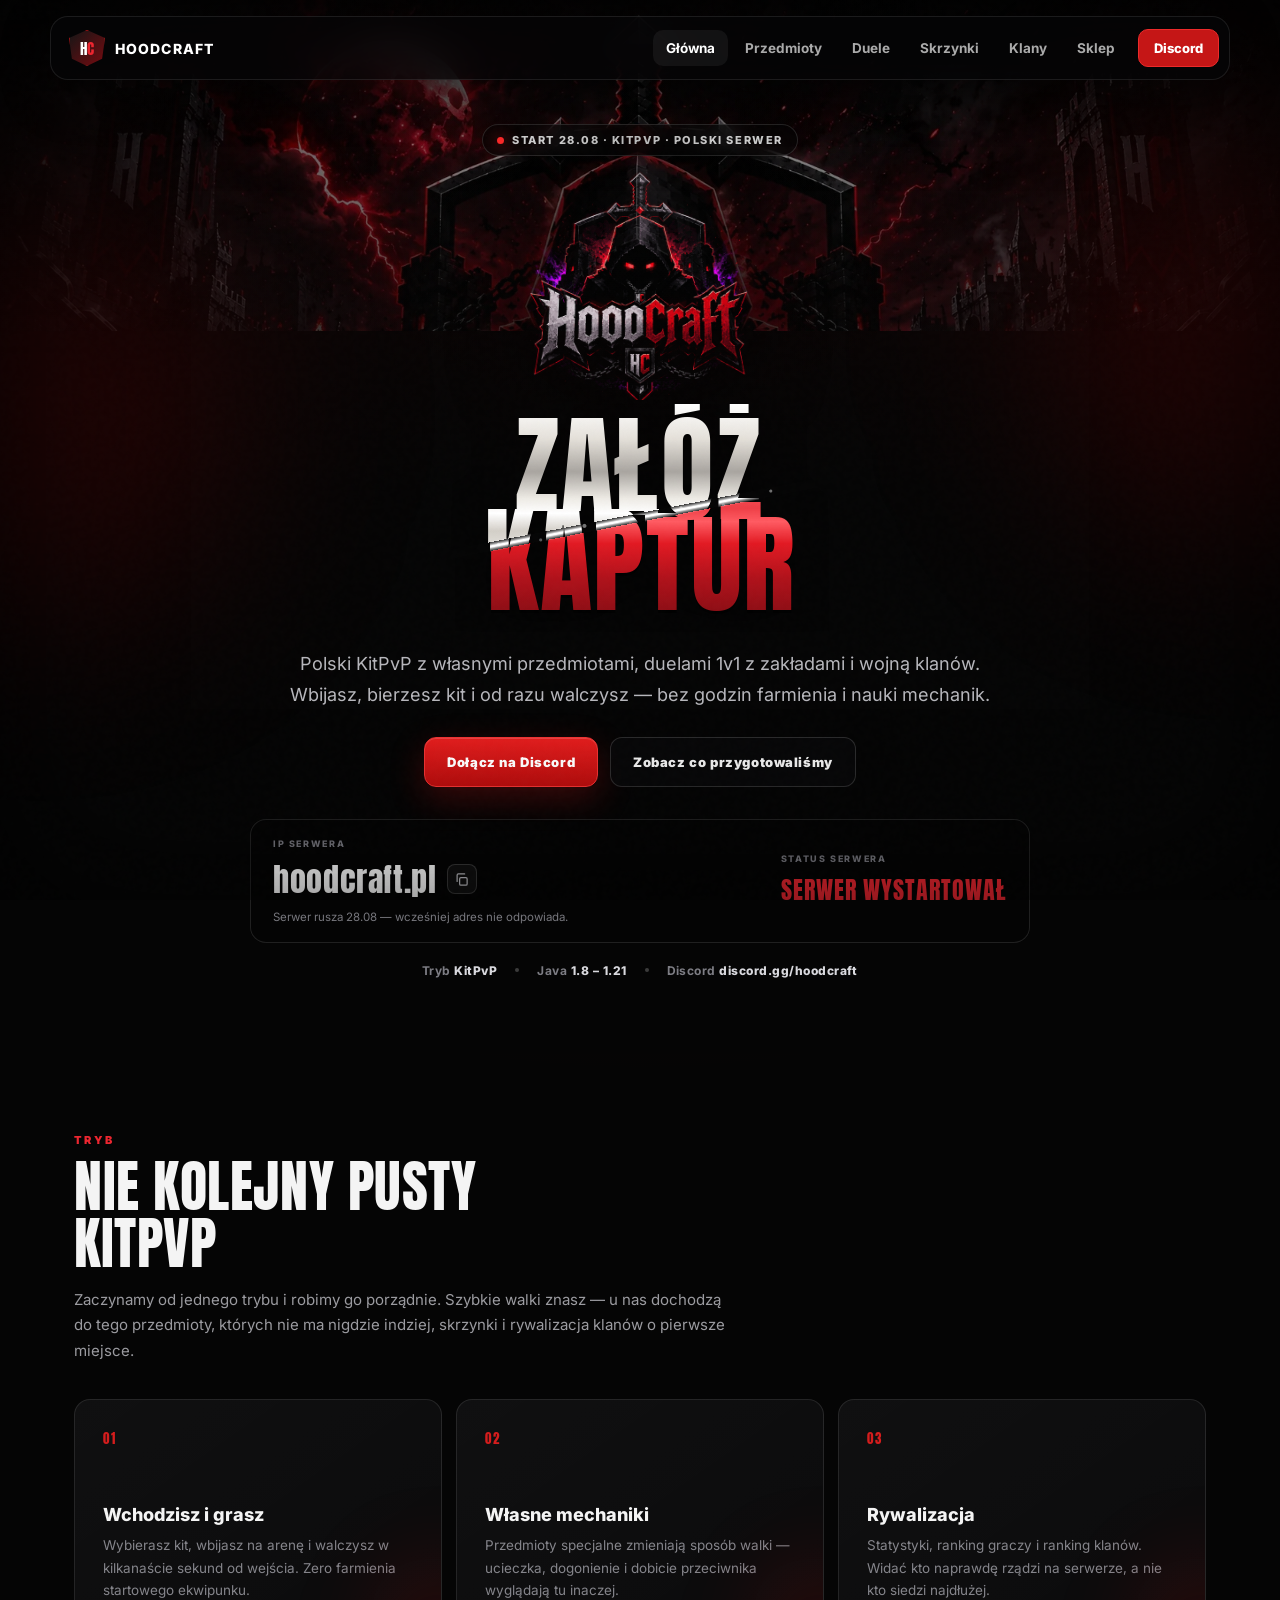
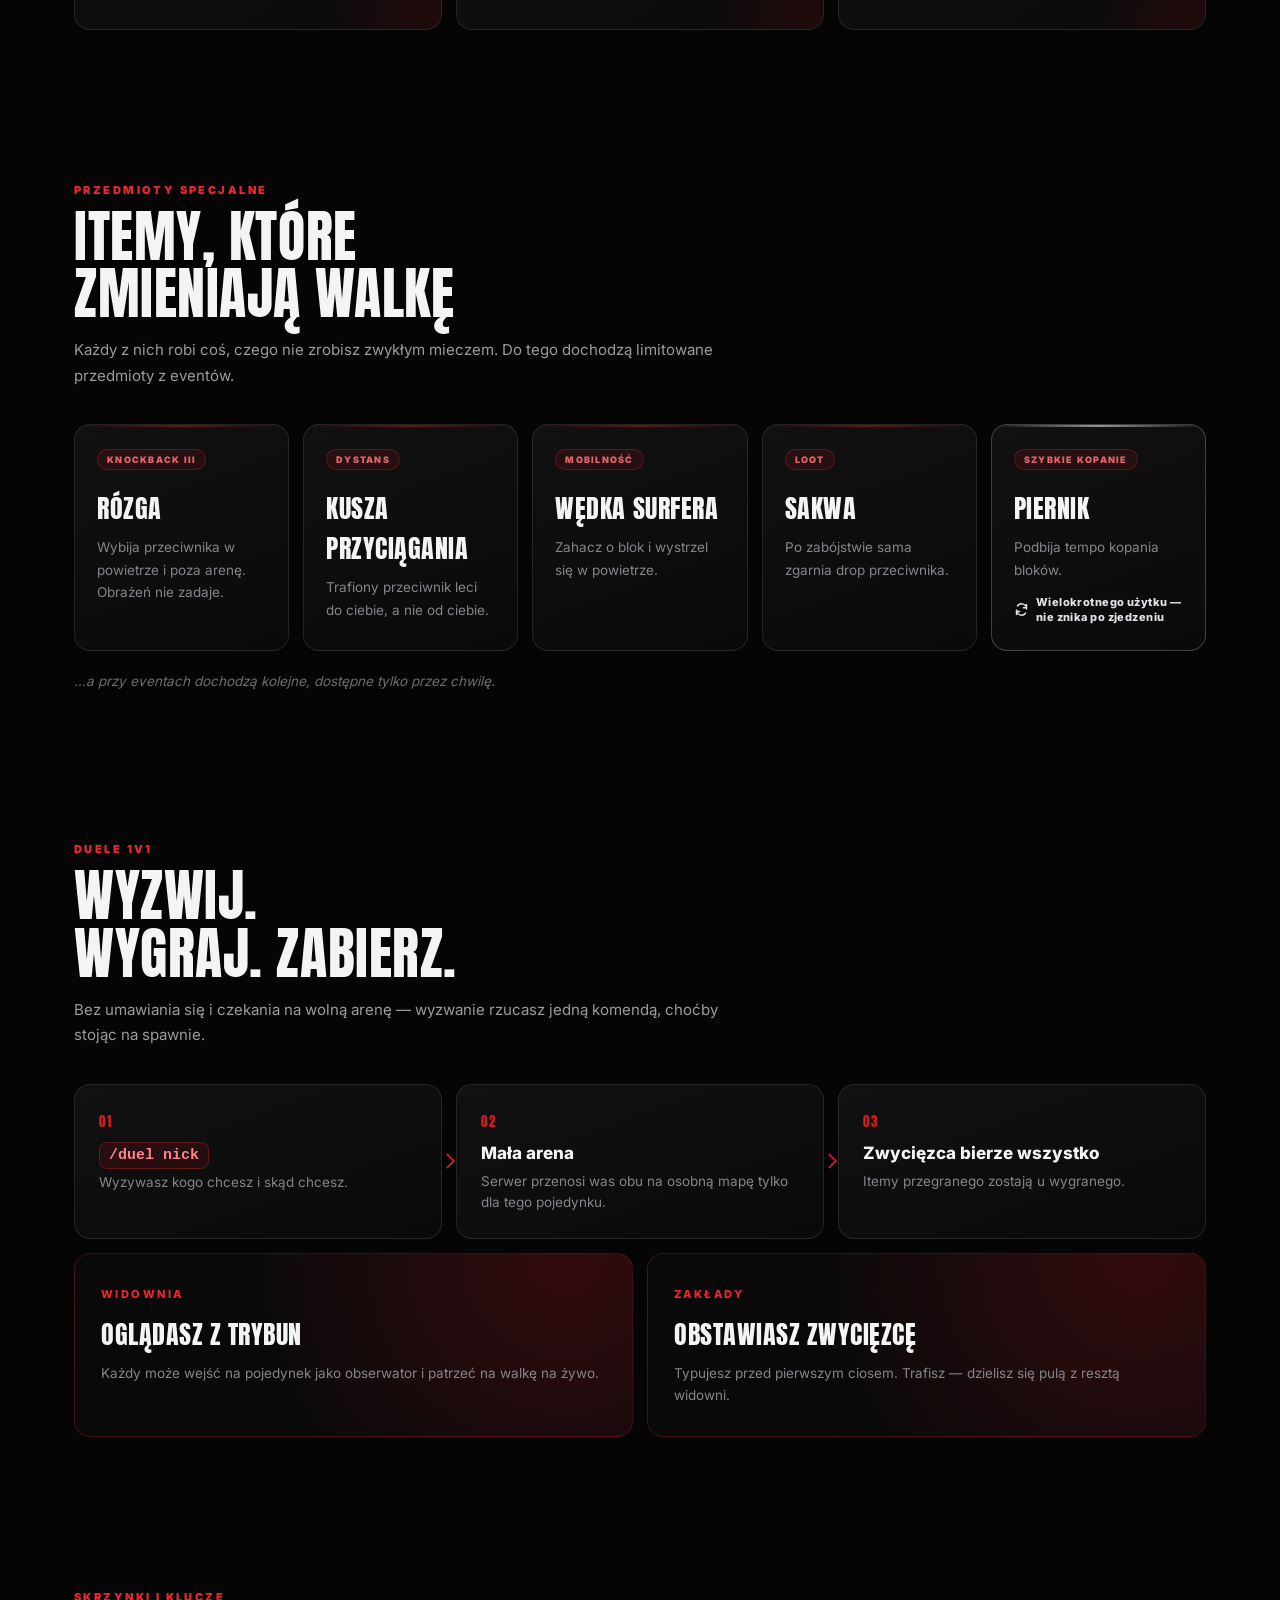
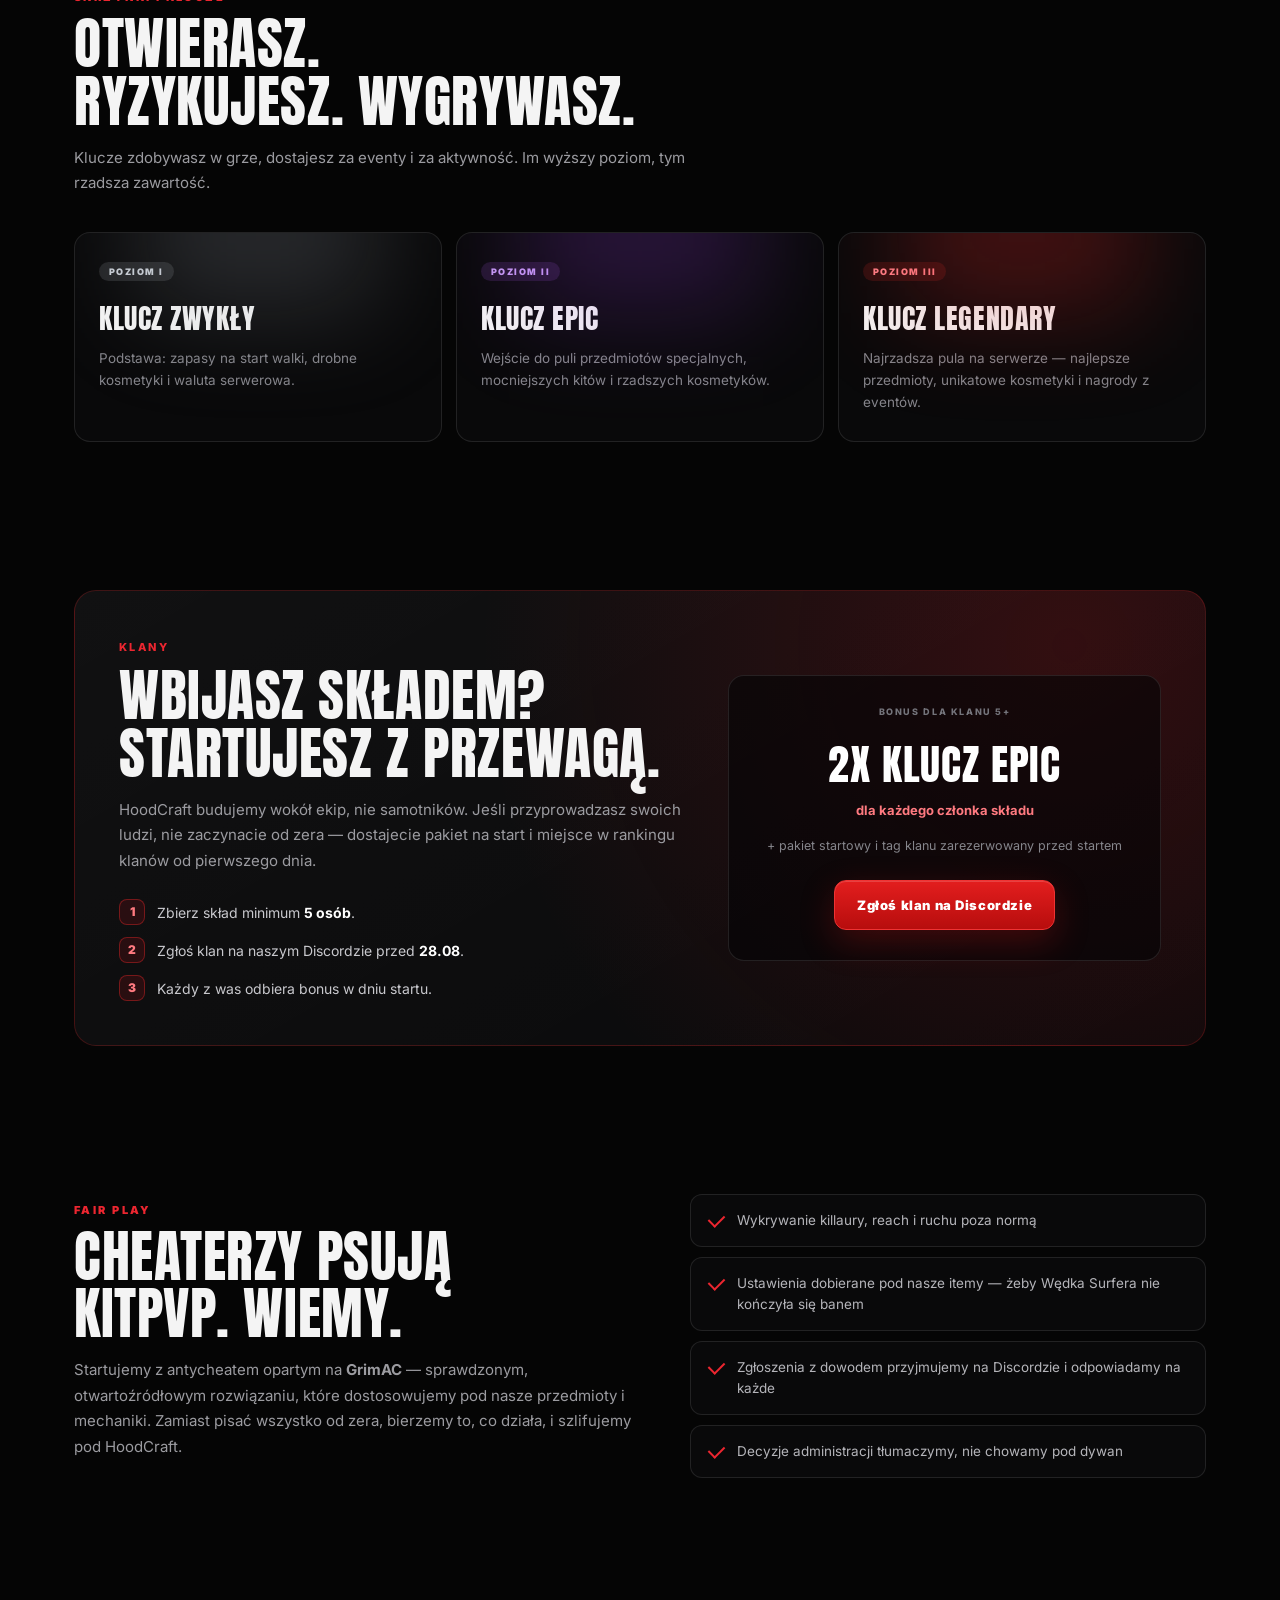
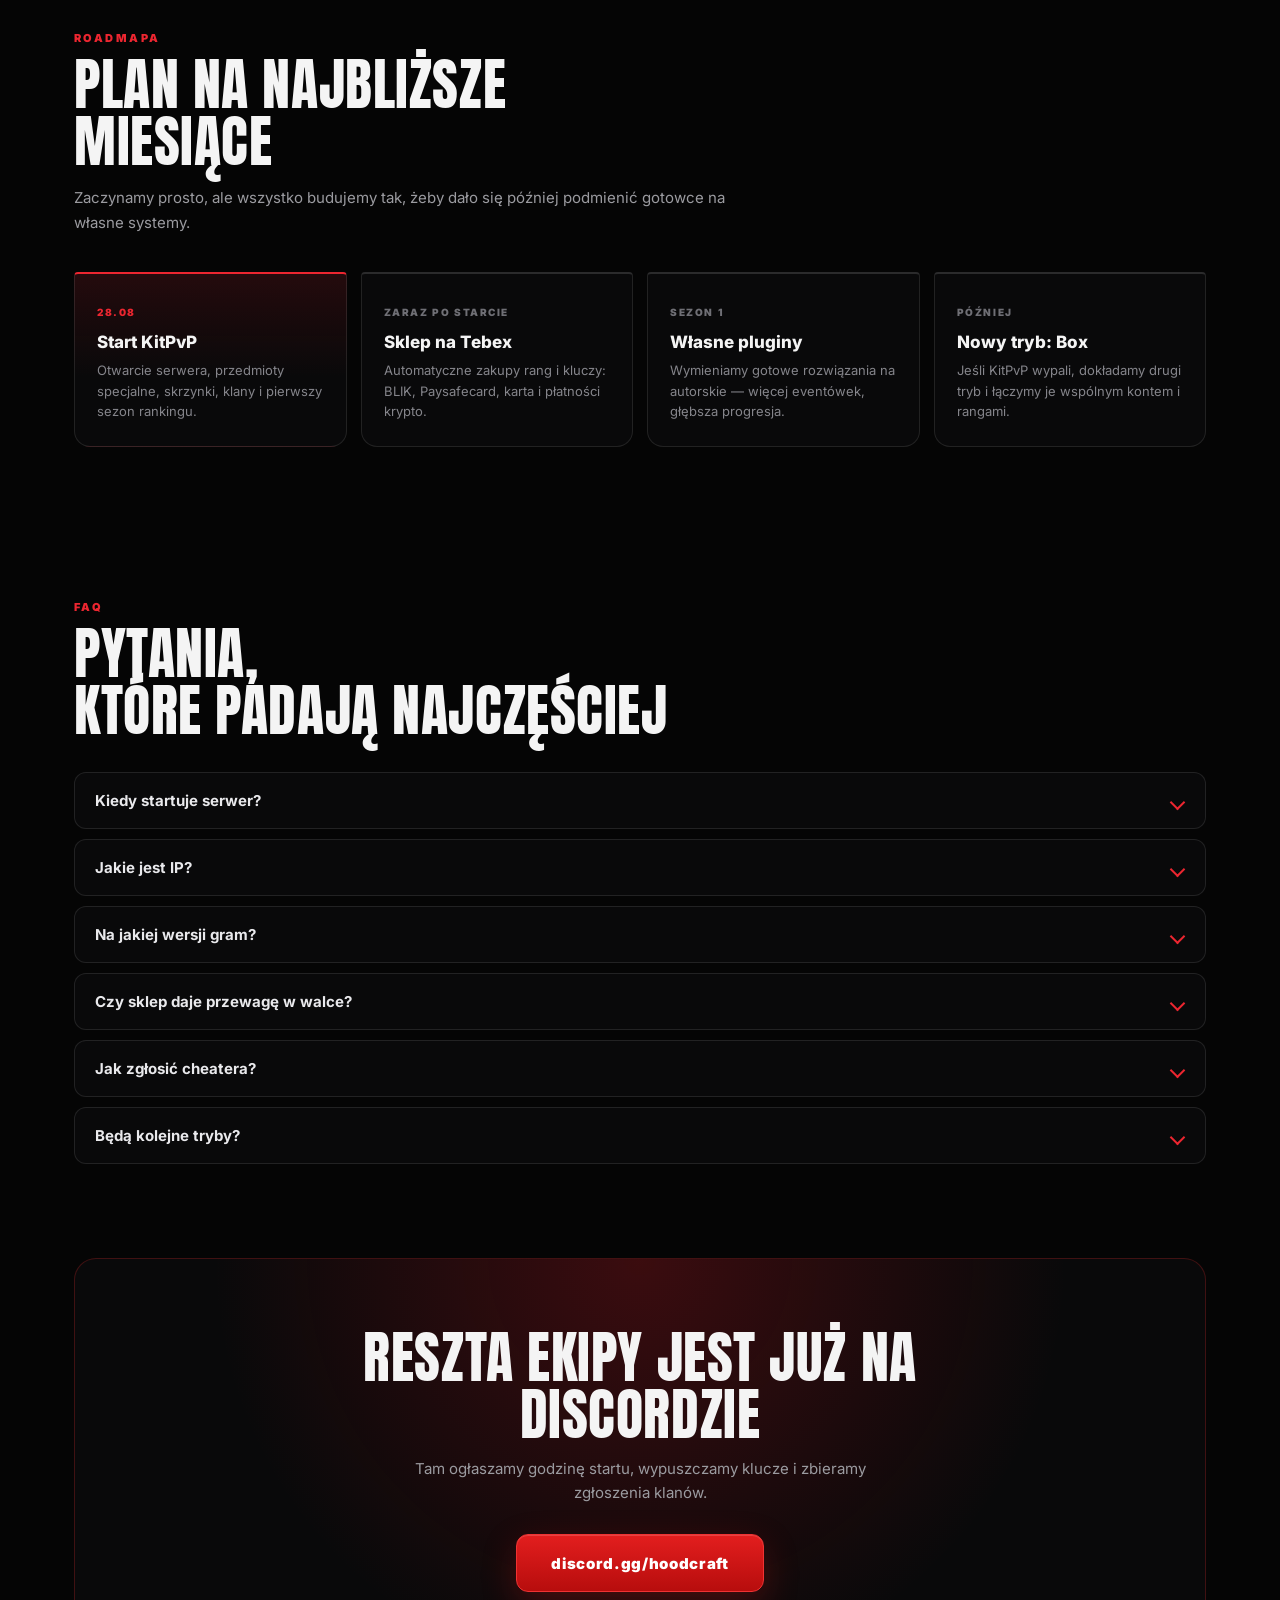
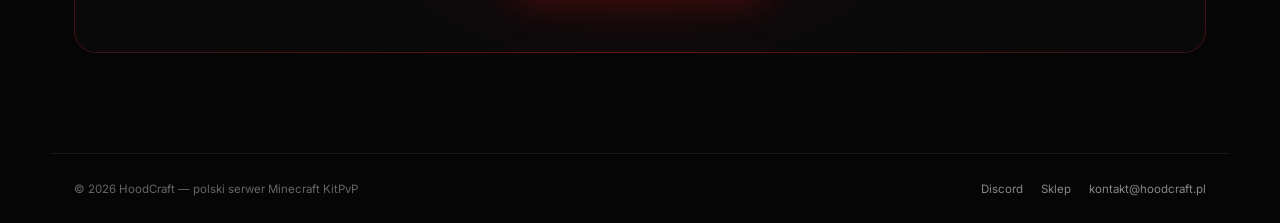
==== commit 0432491d: "Duele 1v1 z widownią i zakładami, Piernik, krótsze opisy przedmiotów - nowa sekcja "Duele 1v1": /due" ====
--- a/index.html
+++ b/index.html
@@ -4,14 +4,14 @@
 <meta charset="utf-8">
 <meta name="viewport" content="width=device-width, initial-scale=1">
 <title>HoodCraft — polski KitPvP | Start 28.08</title>
-<meta name="description" content="HoodCraft — polski serwer Minecraft KitPvP z własnymi przedmiotami, skrzynkami i wojną klanów. Start 28.08, IP: hoodcraft.pl">
+<meta name="description" content="HoodCraft — polski serwer Minecraft KitPvP z własnymi przedmiotami, skrzynkami, duelami 1v1 z zakładami i wojną klanów. Start 28.08, IP: hoodcraft.pl">
 <meta name="theme-color" content="#050505">
 <link rel="canonical" href="https://hoodcraft.pl/">
 
 <meta property="og:type" content="website">
 <meta property="og:url" content="https://hoodcraft.pl/">
 <meta property="og:title" content="HoodCraft — polski KitPvP | Start 28.08">
-<meta property="og:description" content="Własne przedmioty, skrzynki i wojna klanów. Wbijasz, bierzesz kit i walczysz. Start 28.08.">
+<meta property="og:description" content="Własne przedmioty, skrzynki, duele 1v1 z widownią i zakładami oraz wojna klanów. Start 28.08.">
 <meta property="og:image" content="https://hoodcraft.pl/assets/og-image.jpg">
 <meta property="og:image:width" content="1200">
 <meta property="og:image:height" content="630">
@@ -47,6 +47,7 @@
     <div class="nav-links" id="nav-menu">
       <button class="nav-link active" type="button" data-tab="glowna">Główna</button>
       <button class="nav-link" type="button" data-scroll="itemy">Przedmioty</button>
+      <button class="nav-link" type="button" data-scroll="duele">Duele</button>
       <button class="nav-link" type="button" data-scroll="skrzynki">Skrzynki</button>
       <button class="nav-link" type="button" data-scroll="klany">Klany</button>
       <button class="nav-link" type="button" data-tab="sklep">Sklep</button>
@@ -98,7 +99,7 @@
       </h1>
 
       <p class="lead">
-        Polski KitPvP z własnymi przedmiotami, skrzynkami i wojną klanów.
+        Polski KitPvP z własnymi przedmiotami, duelami 1v1 z zakładami i wojną klanów.
         Wbijasz, bierzesz kit i od razu walczysz — bez godzin farmienia i nauki mechanik.
       </p>
 
@@ -177,7 +178,7 @@
   <section class="below reveal" id="itemy">
     <div class="section-head">
       <span>PRZEDMIOTY SPECJALNE</span>
-      <h2>Cztery itemy,<br>które zmieniają walkę</h2>
+      <h2>Itemy, które<br>zmieniają walkę</h2>
       <p>Każdy z nich robi coś, czego nie zrobisz zwykłym mieczem. Do tego dochodzą limitowane przedmioty z eventów.</p>
     </div>
 
@@ -185,26 +186,72 @@
       <article class="item-card">
         <span class="item-tag">KNOCKBACK III</span>
         <h3>Rózga</h3>
-        <p>Zwykły patyk, który nie zadaje obrażeń — po prostu wyrzuca przeciwnika w powietrze i poza arenę. Nie zabija. Upokarza.</p>
+        <p>Wybija przeciwnika w powietrze i poza arenę. Obrażeń nie zadaje.</p>
       </article>
       <article class="item-card">
         <span class="item-tag">DYSTANS</span>
         <h3>Kusza Przyciągania</h3>
-        <p>Odwraca zasady: trafiony przeciwnik nie odlatuje, tylko leci prosto na ciebie. Uciekinierzy przestają być problemem.</p>
+        <p>Trafiony przeciwnik leci do ciebie, a nie od ciebie.</p>
       </article>
       <article class="item-card">
         <span class="item-tag">MOBILNOŚĆ</span>
         <h3>Wędka Surfera</h3>
-        <p>Zahacz o blok i wystrzel się w powietrze. Skróty przez arenę, ucieczki z okrążenia i wejścia z góry na plecy wroga.</p>
+        <p>Zahacz o blok i wystrzel się w powietrze.</p>
       </article>
       <article class="item-card">
         <span class="item-tag">LOOT</span>
         <h3>Sakwa</h3>
-        <p>Po zabójstwie automatycznie zgarnia cały drop przeciwnika. Żadnego zbierania itemów w środku walki.</p>
+        <p>Po zabójstwie sama zgarnia drop przeciwnika.</p>
+      </article>
+      <article class="item-card item-card--reuse">
+        <span class="item-tag">SZYBKIE KOPANIE</span>
+        <h3>Piernik</h3>
+        <p>Podbija tempo kopania bloków.</p>
+        <span class="item-reuse">Wielokrotnego użytku — nie znika po zjedzeniu</span>
       </article>
     </div>
 
     <p class="item-more">…a przy eventach dochodzą kolejne, dostępne tylko przez chwilę.</p>
+  </section>
+
+  <!-- ---- DUELE ---- -->
+  <section class="below reveal" id="duele">
+    <div class="section-head">
+      <span>DUELE 1V1</span>
+      <h2>Wyzwij.<br>Wygraj. Zabierz.</h2>
+      <p>Bez umawiania się i czekania na wolną arenę — wyzwanie rzucasz jedną komendą, choćby stojąc na spawnie.</p>
+    </div>
+
+    <ol class="duel-flow">
+      <li>
+        <span class="duel-num">01</span>
+        <h3><code>/duel nick</code></h3>
+        <p>Wyzywasz kogo chcesz i skąd chcesz.</p>
+      </li>
+      <li>
+        <span class="duel-num">02</span>
+        <h3>Mała arena</h3>
+        <p>Serwer przenosi was obu na osobną mapę tylko dla tego pojedynku.</p>
+      </li>
+      <li>
+        <span class="duel-num">03</span>
+        <h3>Zwycięzca bierze wszystko</h3>
+        <p>Itemy przegranego zostają u wygranego.</p>
+      </li>
+    </ol>
+
+    <div class="duel-extra">
+      <article>
+        <span class="section-kicker">WIDOWNIA</span>
+        <h3>Oglądasz z trybun</h3>
+        <p>Każdy może wejść na pojedynek jako obserwator i patrzeć na walkę na żywo.</p>
+      </article>
+      <article>
+        <span class="section-kicker">ZAKŁADY</span>
+        <h3>Obstawiasz zwycięzcę</h3>
+        <p>Typujesz przed pierwszym ciosem. Trafisz — dzielisz się pulą z resztą widowni.</p>
+      </article>
+    </div>
   </section>
 
   <!-- ---- SKRZYNKI ---- -->
--- a/style.css
+++ b/style.css
@@ -61,6 +61,9 @@
 
   --shell: 1180px;
   --radius: 16px;
+
+  /* strzałka "w kółko" — oznaczenie przedmiotu wielokrotnego użytku */
+  --icon-loop: url("data:image/svg+xml,%3Csvg xmlns='http://www.w3.org/2000/svg' viewBox='0 0 24 24' fill='none' stroke='%23000' stroke-width='2.4' stroke-linecap='round' stroke-linejoin='round'%3E%3Cpath d='M20 11a8 8 0 0 0-14.3-4.9M4 13a8 8 0 0 0 14.3 4.9'/%3E%3Cpath d='M20 4v5h-5M4 20v-5h5'/%3E%3C/svg%3E");
 }
 
 * { box-sizing: border-box; }
@@ -855,13 +858,15 @@
 
 .item-grid {
   display: grid;
-  grid-template-columns: repeat(4, 1fr);
+  grid-template-columns: repeat(5, 1fr);
   gap: 14px;
   margin-top: 36px;
 }
 
 .item-card {
   position: relative;
+  display: flex;
+  flex-direction: column;
   overflow: hidden;
   padding: 24px 22px 26px;
   border: 1px solid var(--line);
@@ -887,6 +892,7 @@
 }
 
 .item-tag {
+  align-self: flex-start;
   display: inline-block;
   padding: 4px 9px;
   border: 1px solid rgba(237, 42, 42, .3);
@@ -919,6 +925,136 @@
   color: #6d6d73;
   font-size: 13.5px;
   font-style: italic;
+}
+
+/* --- przedmiot wielokrotnego użytku wyróżniamy srebrem, nie czerwienią --- */
+
+.item-card--reuse {
+  border-color: rgba(215, 219, 224, .26);
+}
+
+.item-card--reuse::before {
+  background: linear-gradient(90deg, transparent, var(--silver), transparent);
+  opacity: .65;
+}
+
+.item-reuse {
+  margin-top: auto;
+  padding-top: 14px;
+  display: flex;
+  align-items: center;
+  gap: 7px;
+  color: #dfe3e8;
+  font-size: 11px;
+  font-weight: 800;
+  letter-spacing: .04em;
+  line-height: 1.35;
+}
+
+.item-reuse::before {
+  content: "";
+  width: 15px;
+  height: 15px;
+  flex: none;
+  background: currentColor;
+  -webkit-mask: var(--icon-loop) center / contain no-repeat;
+          mask: var(--icon-loop) center / contain no-repeat;
+}
+
+/* ===================== DUELE ===================== */
+
+.duel-flow {
+  margin: 36px 0 0;
+  padding: 0;
+  list-style: none;
+  display: grid;
+  grid-template-columns: repeat(3, 1fr);
+  gap: 14px;
+}
+
+.duel-flow li {
+  position: relative;
+  padding: 26px 24px 24px;
+  border: 1px solid var(--line);
+  border-radius: var(--radius);
+  background: linear-gradient(160deg, rgba(255, 255, 255, .03), rgba(255, 255, 255, .004)), var(--bg-soft);
+}
+
+/* strzałka między krokami */
+.duel-flow li:not(:last-child)::after {
+  content: "";
+  position: absolute;
+  right: -12px;
+  top: 50%;
+  z-index: 2;
+  width: 9px;
+  height: 9px;
+  border-top: 2px solid rgba(237, 42, 42, .75);
+  border-right: 2px solid rgba(237, 42, 42, .75);
+  transform: translateY(-50%) rotate(45deg);
+}
+
+.duel-num {
+  color: #d51d1d;
+  font-family: var(--display);
+  font-size: 13px;
+  letter-spacing: .12em;
+}
+
+.duel-flow h3 {
+  margin: 12px 0 8px;
+  font-size: 17px;
+}
+
+.duel-flow code {
+  padding: 4px 9px;
+  border: 1px solid rgba(237, 42, 42, .32);
+  border-radius: 8px;
+  color: #ff8288;
+  background: rgba(201, 20, 29, .13);
+  font-family: "SFMono-Regular", Consolas, "Liberation Mono", Menlo, monospace;
+  font-size: 15px;
+}
+
+.duel-flow p {
+  margin: 0;
+  color: var(--dim);
+  font-size: 13.5px;
+  line-height: 1.6;
+}
+
+.duel-extra {
+  margin-top: 14px;
+  display: grid;
+  grid-template-columns: repeat(2, 1fr);
+  gap: 14px;
+}
+
+.duel-extra article {
+  position: relative;
+  overflow: hidden;
+  padding: 28px 26px 30px;
+  border: 1px solid rgba(237, 42, 42, .22);
+  border-radius: var(--radius);
+  background:
+    radial-gradient(circle at 88% 0%, rgba(201, 20, 29, .22), transparent 62%),
+    var(--bg-soft);
+}
+
+.duel-extra h3 {
+  margin: 12px 0 8px;
+  font-family: var(--display);
+  font-weight: 400;
+  font-size: 26px;
+  letter-spacing: .02em;
+  text-transform: uppercase;
+}
+
+.duel-extra p {
+  margin: 0;
+  color: var(--dim);
+  font-size: 13.5px;
+  line-height: 1.65;
 }
 
 /* --- skrzynki --- */
@@ -1451,7 +1587,7 @@
 /* ===================== RWD ===================== */
 
 @media (max-width: 1080px) {
-  .item-grid { grid-template-columns: repeat(2, 1fr); }
+  .item-grid { grid-template-columns: repeat(3, 1fr); }
   .roadmap { grid-template-columns: repeat(2, 1fr); }
   .clan-panel { grid-template-columns: 1fr; gap: 30px; padding: 34px; }
   .split { grid-template-columns: 1fr; gap: 30px; }
@@ -1498,6 +1634,16 @@
   .feature-grid,
   .crate-grid,
   .shop-preview { grid-template-columns: 1fr; }
+
+  .duel-flow { grid-template-columns: 1fr; }
+
+  .duel-flow li:not(:last-child)::after {
+    right: auto;
+    left: 50%;
+    top: auto;
+    bottom: -12px;
+    transform: translateX(-50%) rotate(135deg);
+  }
 }
 
 @media (max-width: 780px) {
@@ -1528,7 +1674,7 @@
   .countdown-grid { grid-template-columns: repeat(4, 1fr); }
 
   .below { padding: 56px 20px; }
-  .item-grid, .roadmap { grid-template-columns: 1fr; }
+  .item-grid, .roadmap, .duel-extra { grid-template-columns: 1fr; }
   .feature-card { min-height: 0; }
   .feature-card h3 { margin-top: 34px; }
   .cta-inner { padding: 44px 22px; }
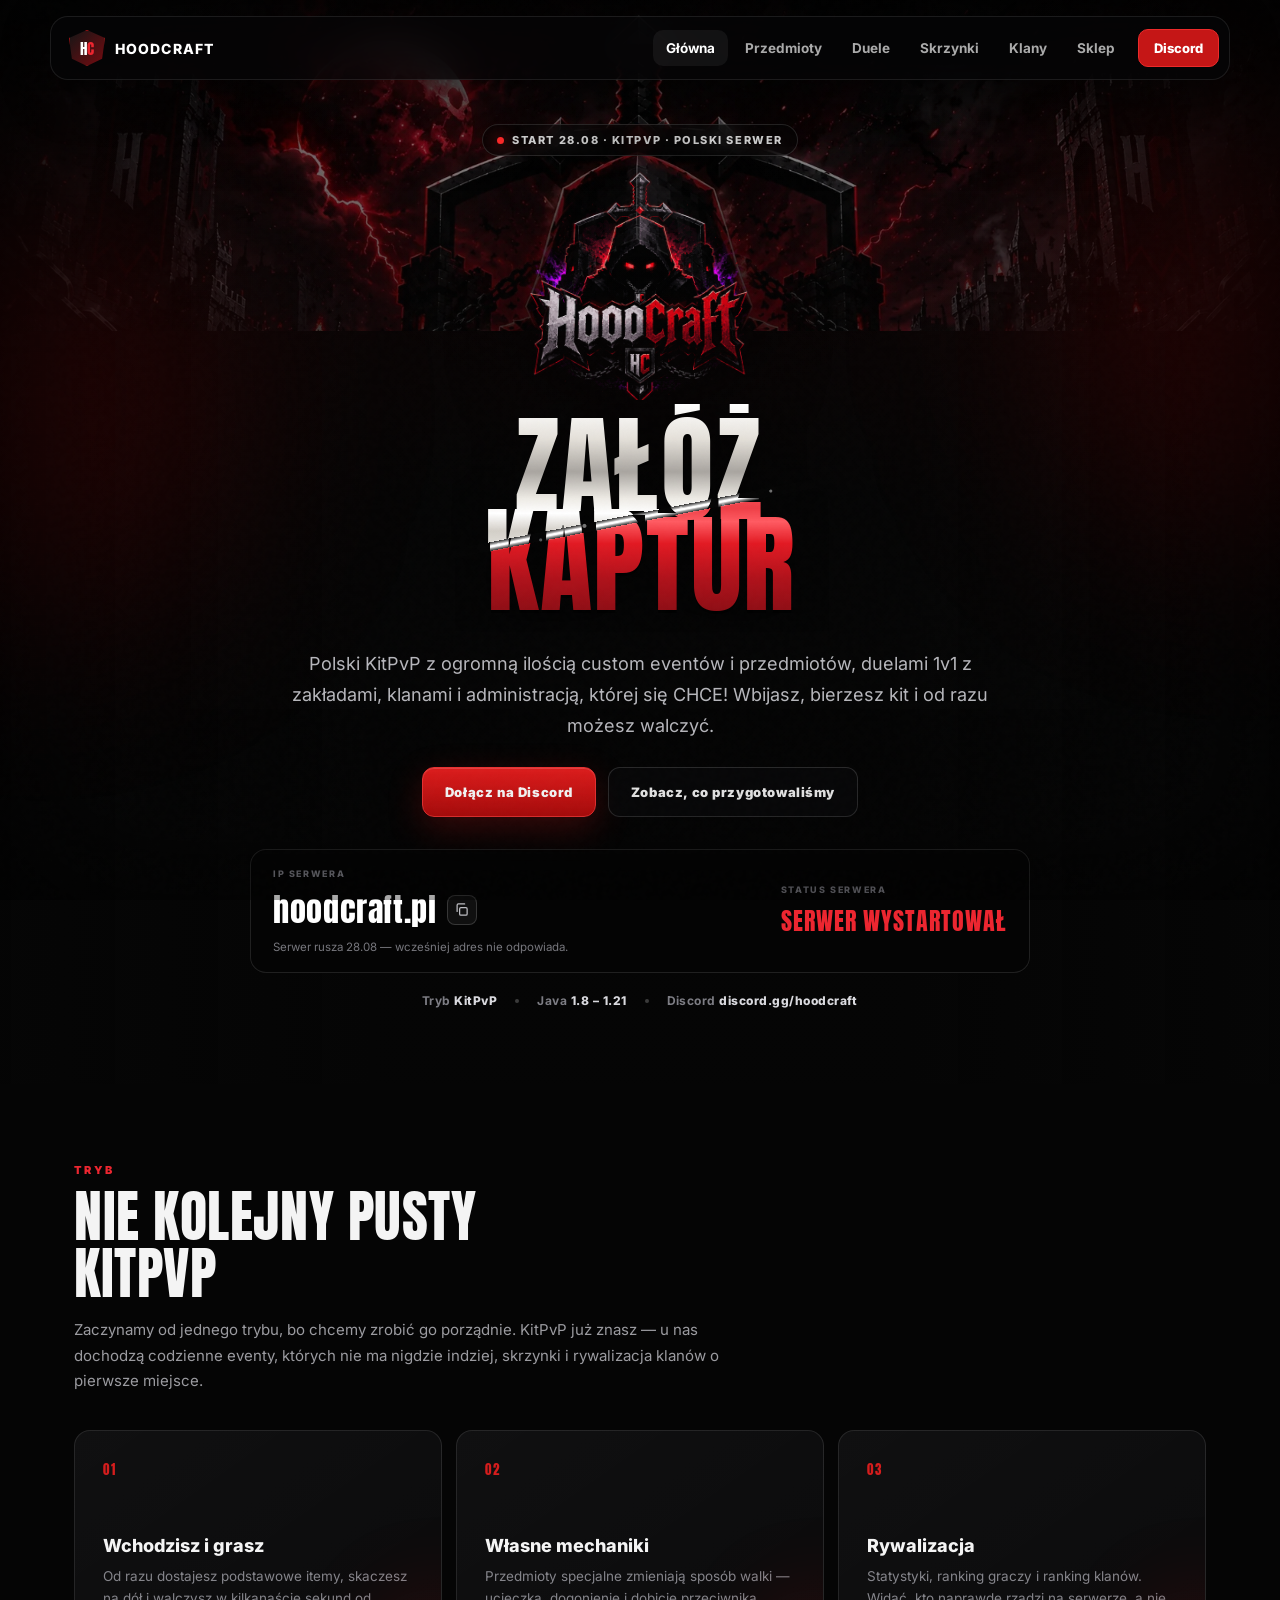
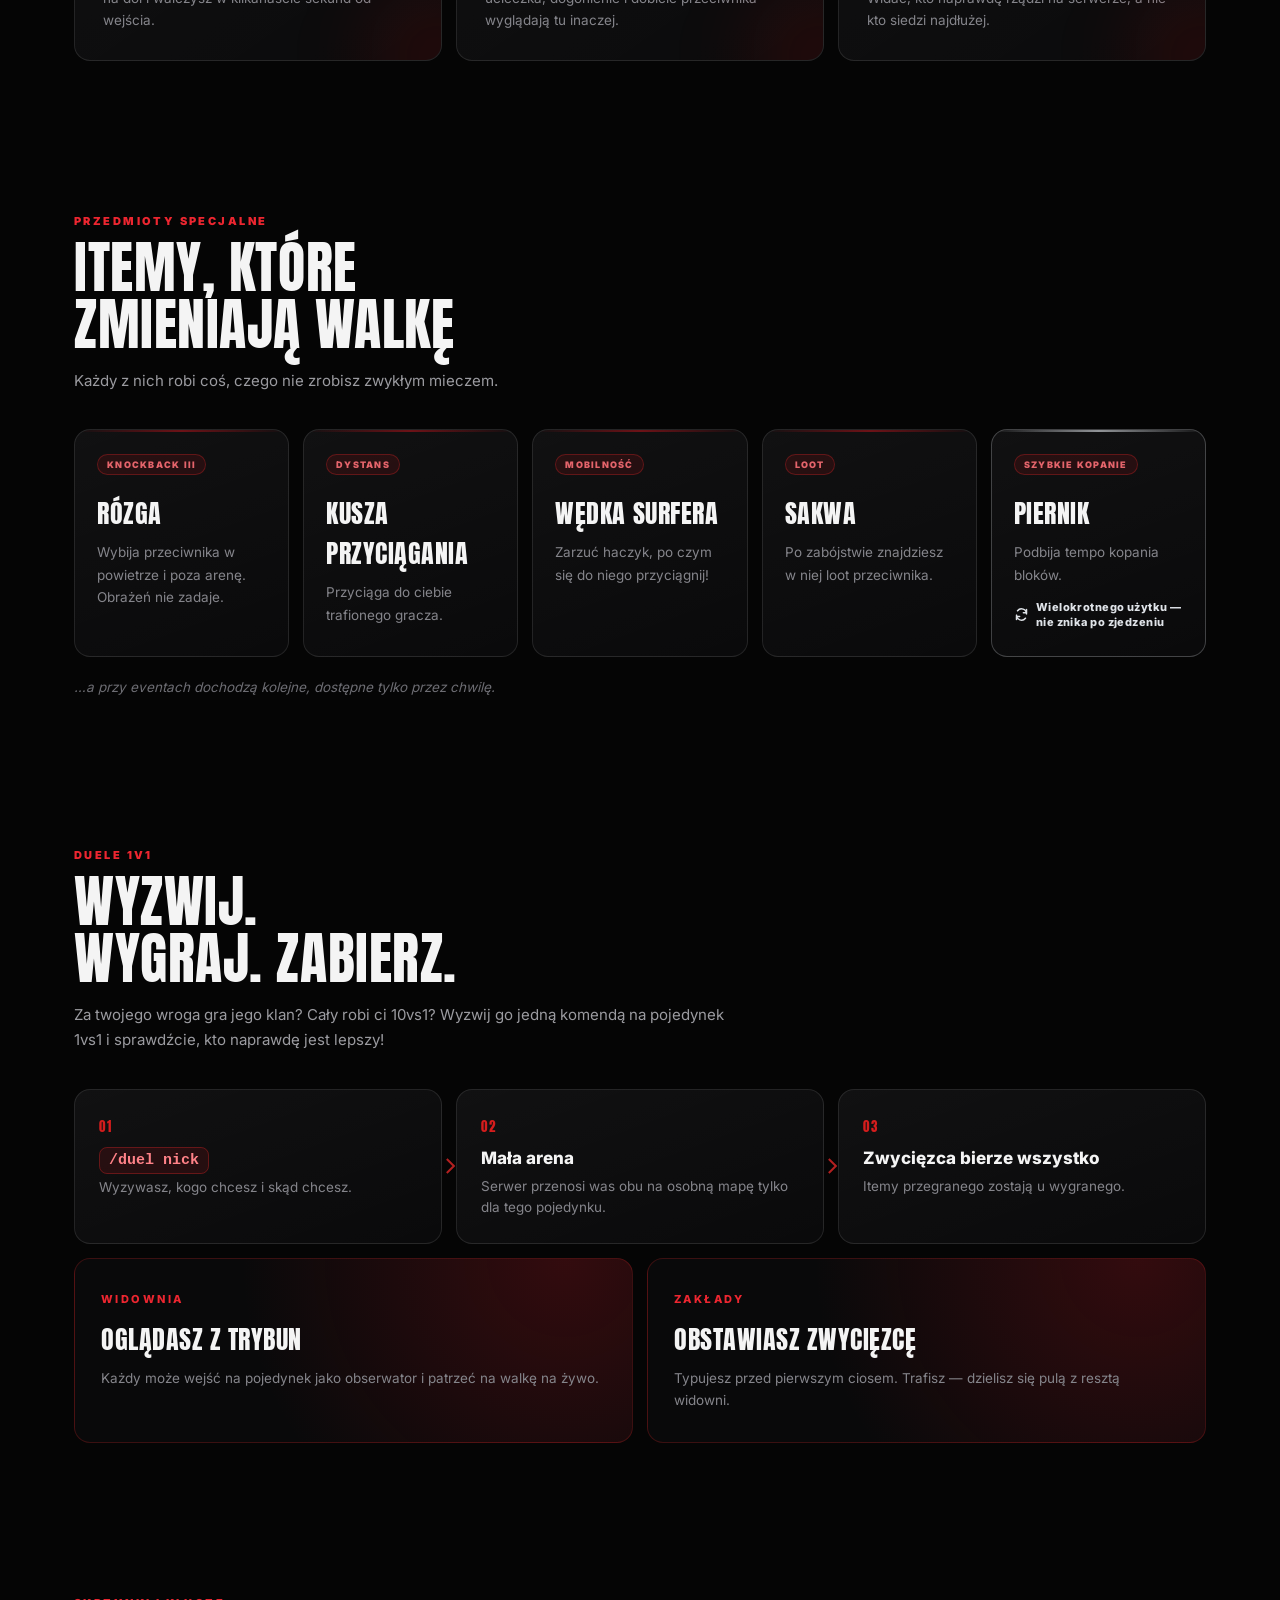
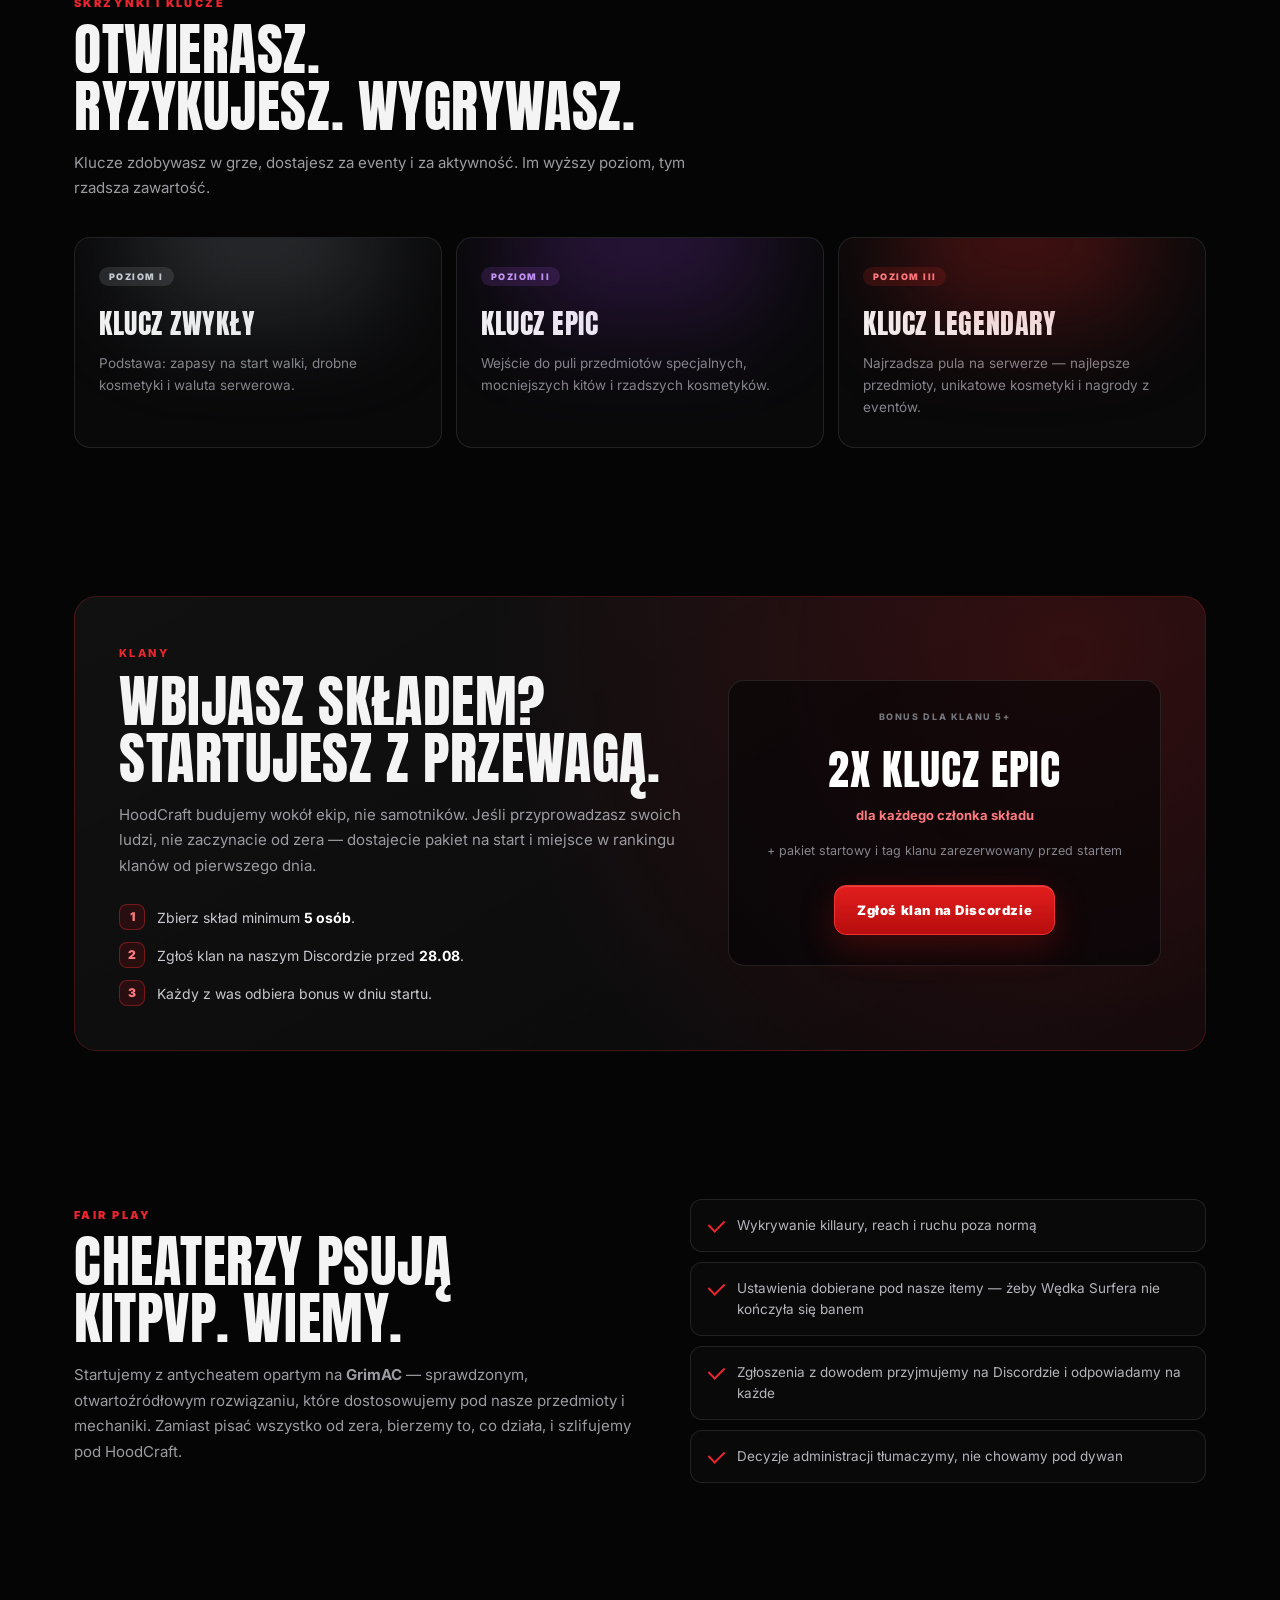
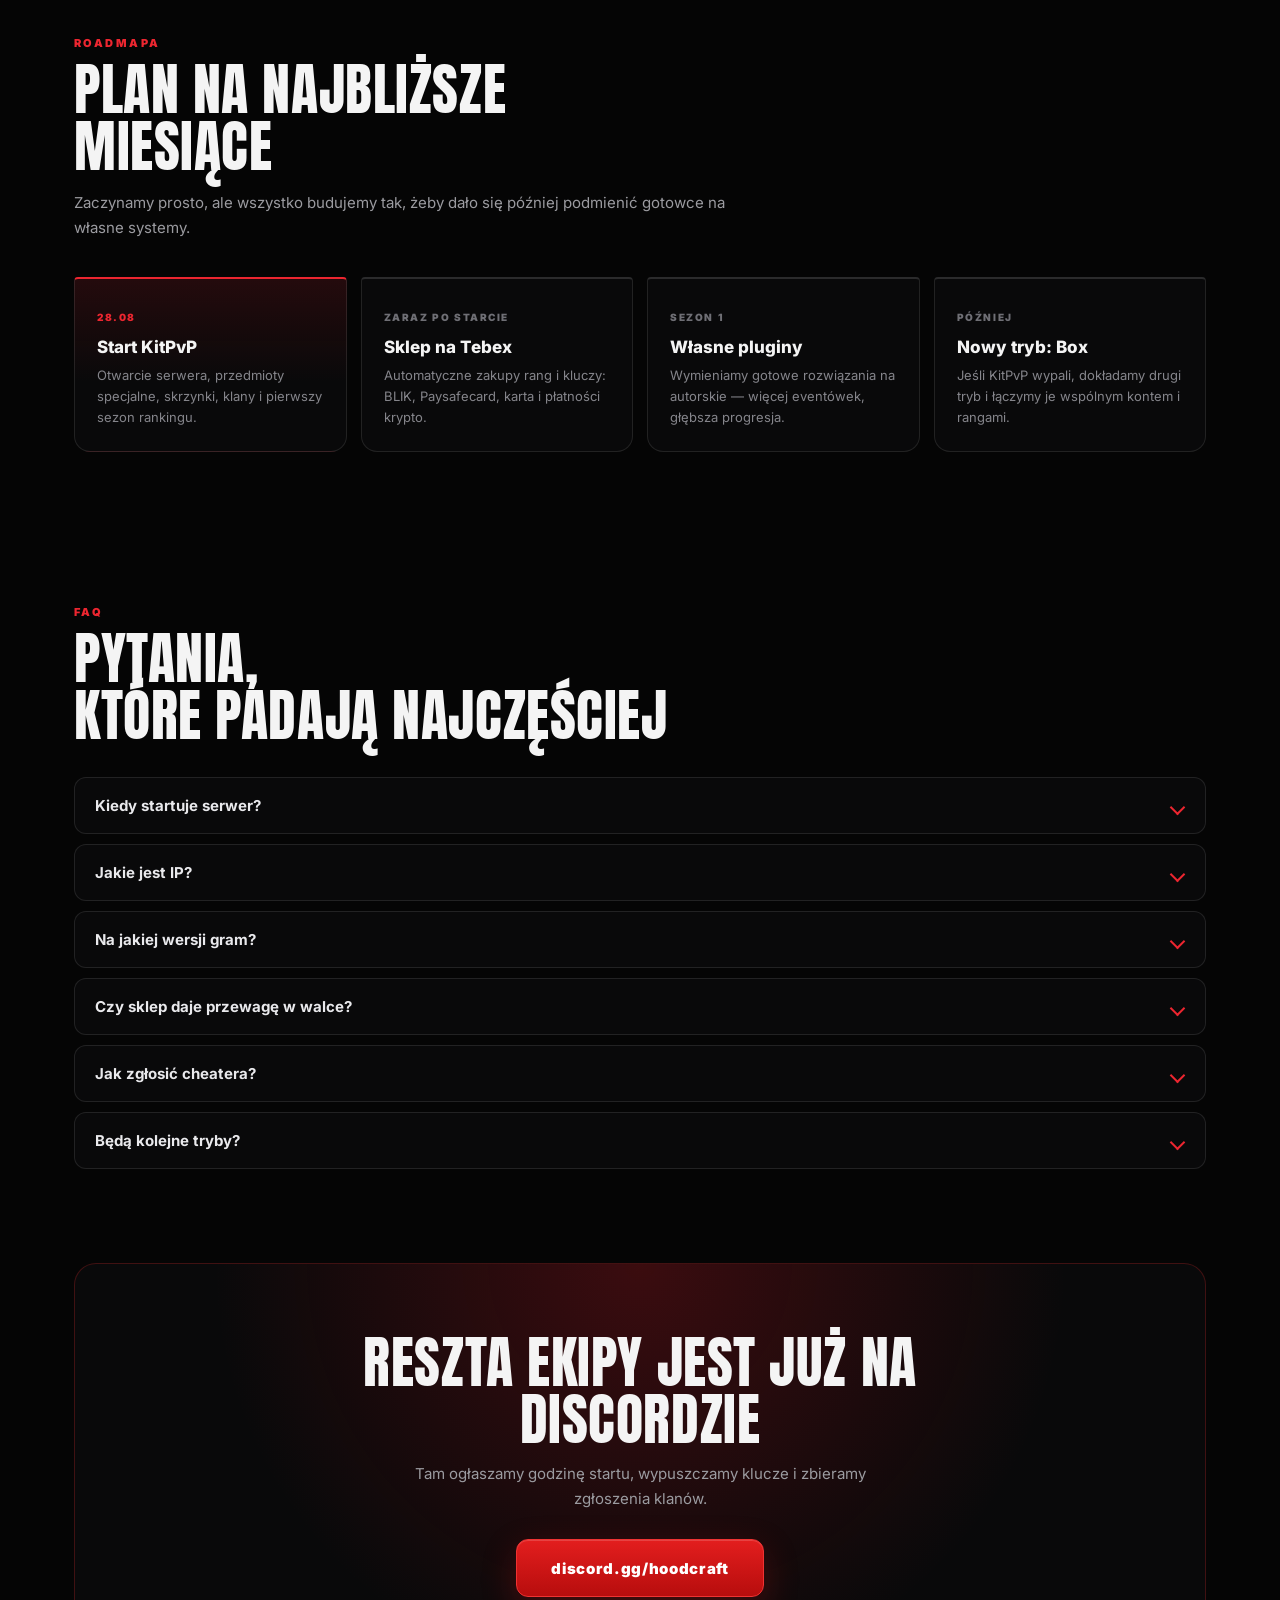
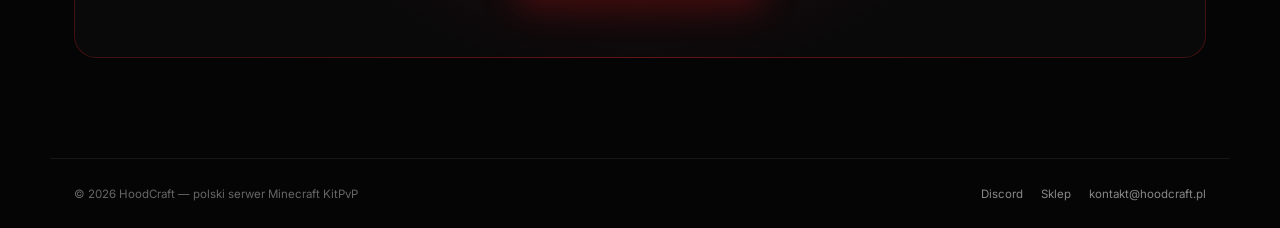
==== commit 72370967: "Teksty od właściciela serwera + poprawki interpunkcji Wgrana wersja index.html od JPalgo: własny opi" ====
--- a/index.html
+++ b/index.html
@@ -4,7 +4,7 @@
 <meta charset="utf-8">
 <meta name="viewport" content="width=device-width, initial-scale=1">
 <title>HoodCraft — polski KitPvP | Start 28.08</title>
-<meta name="description" content="HoodCraft — polski serwer Minecraft KitPvP z własnymi przedmiotami, skrzynkami, duelami 1v1 z zakładami i wojną klanów. Start 28.08, IP: hoodcraft.pl">
+<meta name="description" content="HoodCraft — polski serwer Minecraft KitPvP z własnymi eventami, przedmiotami, skrzynkami, duelami 1v1 z zakładami i klanami. Start 28.08, IP: hoodcraft.pl">
 <meta name="theme-color" content="#050505">
 <link rel="canonical" href="https://hoodcraft.pl/">
 
@@ -99,13 +99,13 @@
       </h1>
 
       <p class="lead">
-        Polski KitPvP z własnymi przedmiotami, duelami 1v1 z zakładami i wojną klanów.
-        Wbijasz, bierzesz kit i od razu walczysz — bez godzin farmienia i nauki mechanik.
+        Polski KitPvP z ogromną ilością custom eventów i przedmiotów, duelami 1v1 z zakładami, klanami i administracją, której się CHCE!
+        Wbijasz, bierzesz kit i od razu możesz walczyć.
       </p>
 
       <div class="actions">
         <a class="btn btn-primary" href="https://discord.gg/hoodcraft" target="_blank" rel="noopener">Dołącz na Discord</a>
-        <button class="btn btn-ghost" type="button" data-scroll="itemy">Zobacz co przygotowaliśmy</button>
+        <button class="btn btn-ghost" type="button" data-scroll="itemy">Zobacz, co przygotowaliśmy</button>
       </div>
 
       <div class="ip-box">
@@ -150,8 +150,7 @@
       <span>TRYB</span>
       <h2>Nie kolejny pusty<br>KitPvP</h2>
       <p>
-        Zaczynamy od jednego trybu i robimy go porządnie. Szybkie walki znasz — u nas dochodzą do tego
-        przedmioty, których nie ma nigdzie indziej, skrzynki i rywalizacja klanów o pierwsze miejsce.
+        Zaczynamy od jednego trybu, bo chcemy zrobić go porządnie. KitPvP już znasz — u nas dochodzą codzienne eventy, których nie ma nigdzie indziej, skrzynki i rywalizacja klanów o pierwsze miejsce.
       </p>
     </div>
 
@@ -159,7 +158,7 @@
       <article class="feature-card">
         <span class="num">01</span>
         <h3>Wchodzisz i grasz</h3>
-        <p>Wybierasz kit, wbijasz na arenę i walczysz w kilkanaście sekund od wejścia. Zero farmienia startowego ekwipunku.</p>
+        <p>Od razu dostajesz podstawowe itemy, skaczesz na dół i walczysz w kilkanaście sekund od wejścia.</p>
       </article>
       <article class="feature-card">
         <span class="num">02</span>
@@ -169,7 +168,7 @@
       <article class="feature-card">
         <span class="num">03</span>
         <h3>Rywalizacja</h3>
-        <p>Statystyki, ranking graczy i ranking klanów. Widać kto naprawdę rządzi na serwerze, a nie kto siedzi najdłużej.</p>
+        <p>Statystyki, ranking graczy i ranking klanów. Widać, kto naprawdę rządzi na serwerze, a nie kto siedzi najdłużej.</p>
       </article>
     </div>
   </section>
@@ -179,7 +178,7 @@
     <div class="section-head">
       <span>PRZEDMIOTY SPECJALNE</span>
       <h2>Itemy, które<br>zmieniają walkę</h2>
-      <p>Każdy z nich robi coś, czego nie zrobisz zwykłym mieczem. Do tego dochodzą limitowane przedmioty z eventów.</p>
+      <p>Każdy z nich robi coś, czego nie zrobisz zwykłym mieczem.</p>
     </div>
 
     <div class="item-grid">
@@ -191,17 +190,17 @@
       <article class="item-card">
         <span class="item-tag">DYSTANS</span>
         <h3>Kusza Przyciągania</h3>
-        <p>Trafiony przeciwnik leci do ciebie, a nie od ciebie.</p>
+        <p>Przyciąga do ciebie trafionego gracza.</p>
       </article>
       <article class="item-card">
         <span class="item-tag">MOBILNOŚĆ</span>
         <h3>Wędka Surfera</h3>
-        <p>Zahacz o blok i wystrzel się w powietrze.</p>
+        <p>Zarzuć haczyk, po czym się do niego przyciągnij!</p>
       </article>
       <article class="item-card">
         <span class="item-tag">LOOT</span>
         <h3>Sakwa</h3>
-        <p>Po zabójstwie sama zgarnia drop przeciwnika.</p>
+        <p>Po zabójstwie znajdziesz w niej loot przeciwnika.</p>
       </article>
       <article class="item-card item-card--reuse">
         <span class="item-tag">SZYBKIE KOPANIE</span>
@@ -219,14 +218,14 @@
     <div class="section-head">
       <span>DUELE 1V1</span>
       <h2>Wyzwij.<br>Wygraj. Zabierz.</h2>
-      <p>Bez umawiania się i czekania na wolną arenę — wyzwanie rzucasz jedną komendą, choćby stojąc na spawnie.</p>
+      <p>Za twojego wroga gra jego klan? Cały robi ci 10vs1? Wyzwij go jedną komendą na pojedynek 1vs1 i sprawdźcie, kto naprawdę jest lepszy!</p>
     </div>
 
     <ol class="duel-flow">
       <li>
         <span class="duel-num">01</span>
         <h3><code>/duel nick</code></h3>
-        <p>Wyzywasz kogo chcesz i skąd chcesz.</p>
+        <p>Wyzywasz, kogo chcesz i skąd chcesz.</p>
       </li>
       <li>
         <span class="duel-num">02</span>
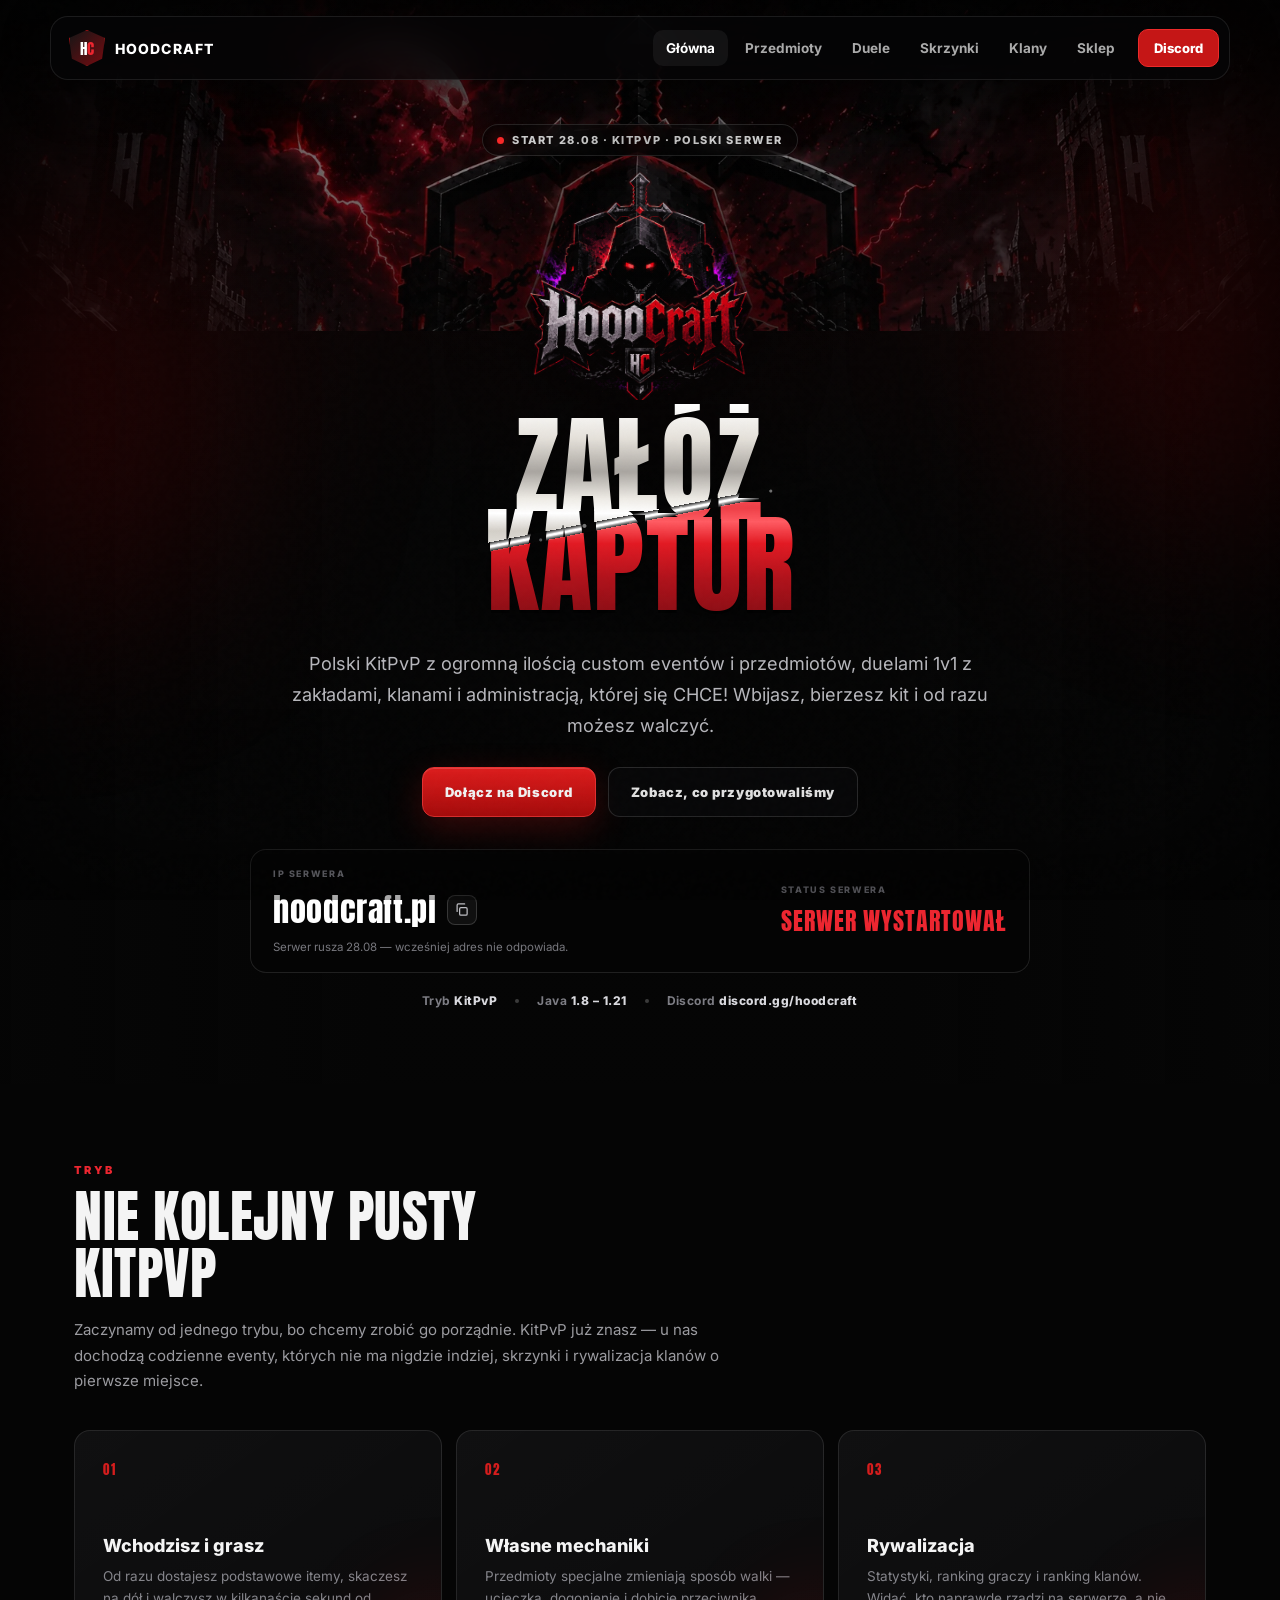
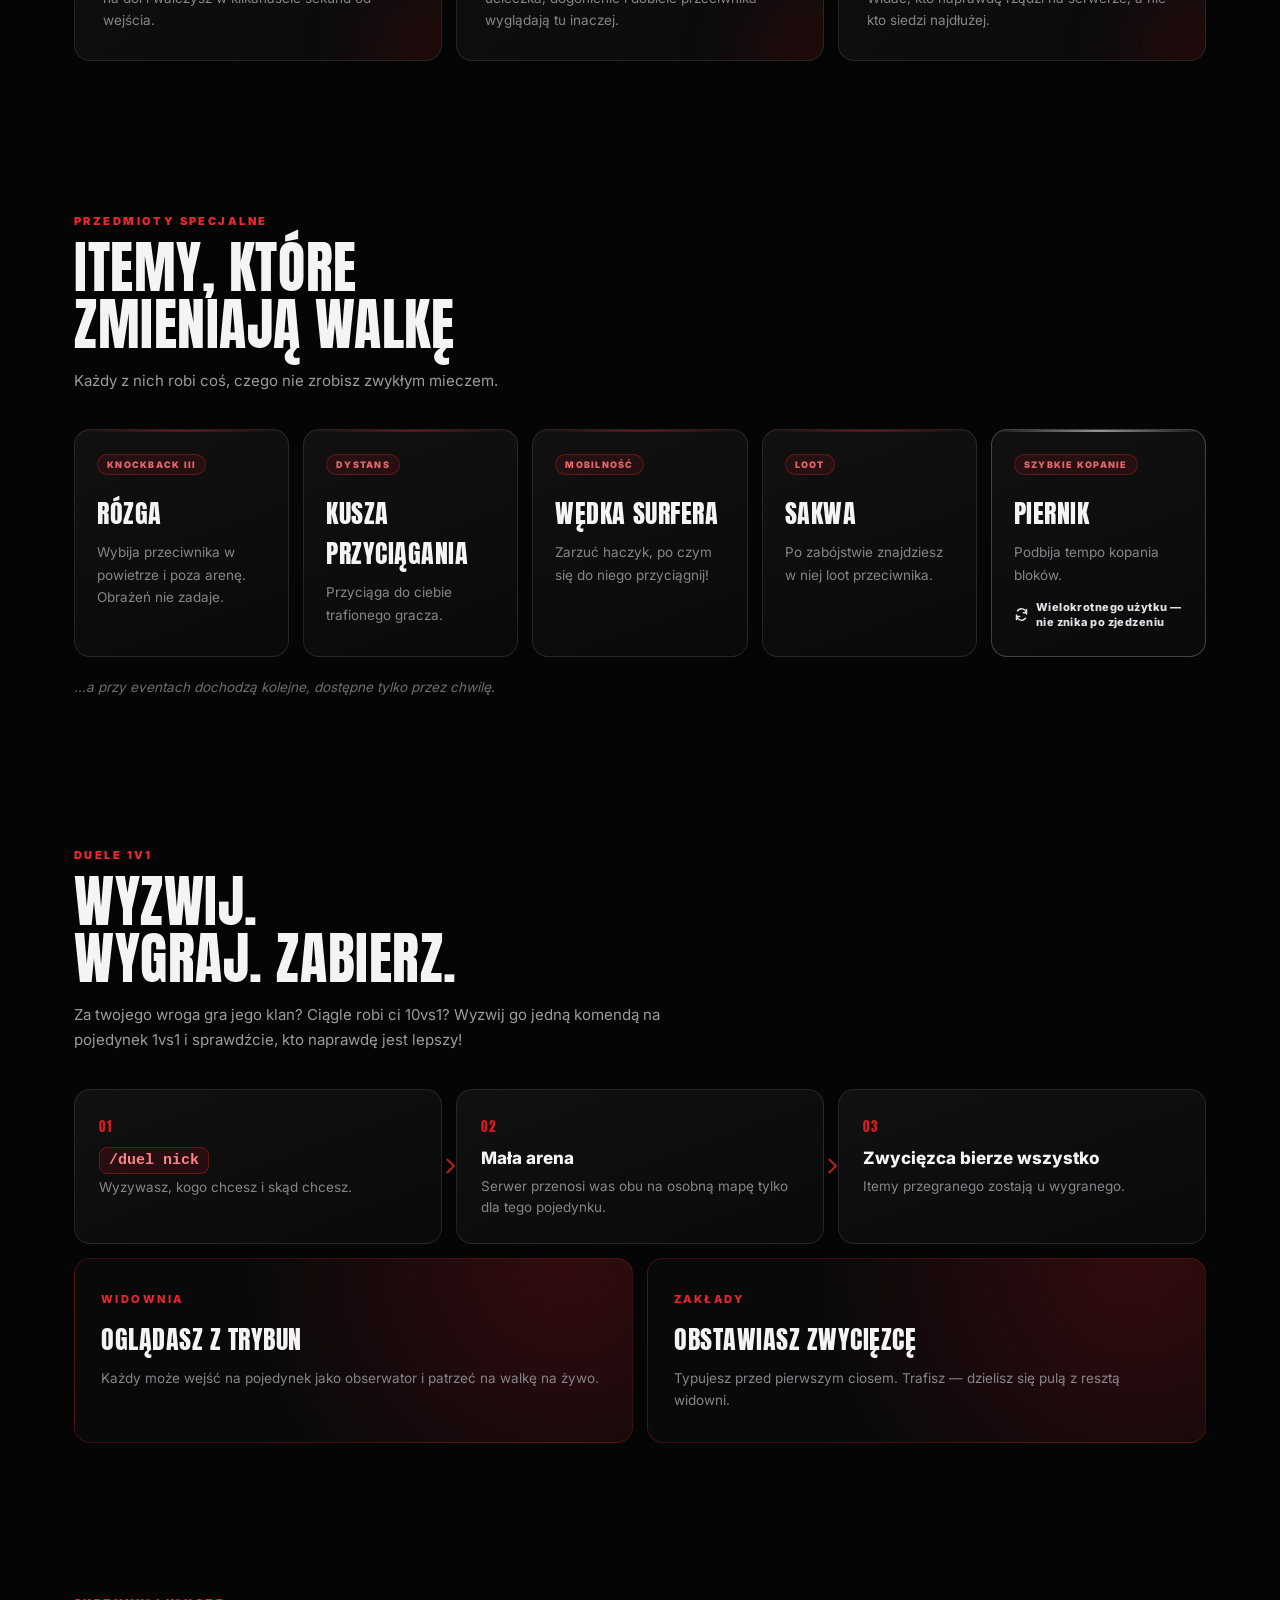
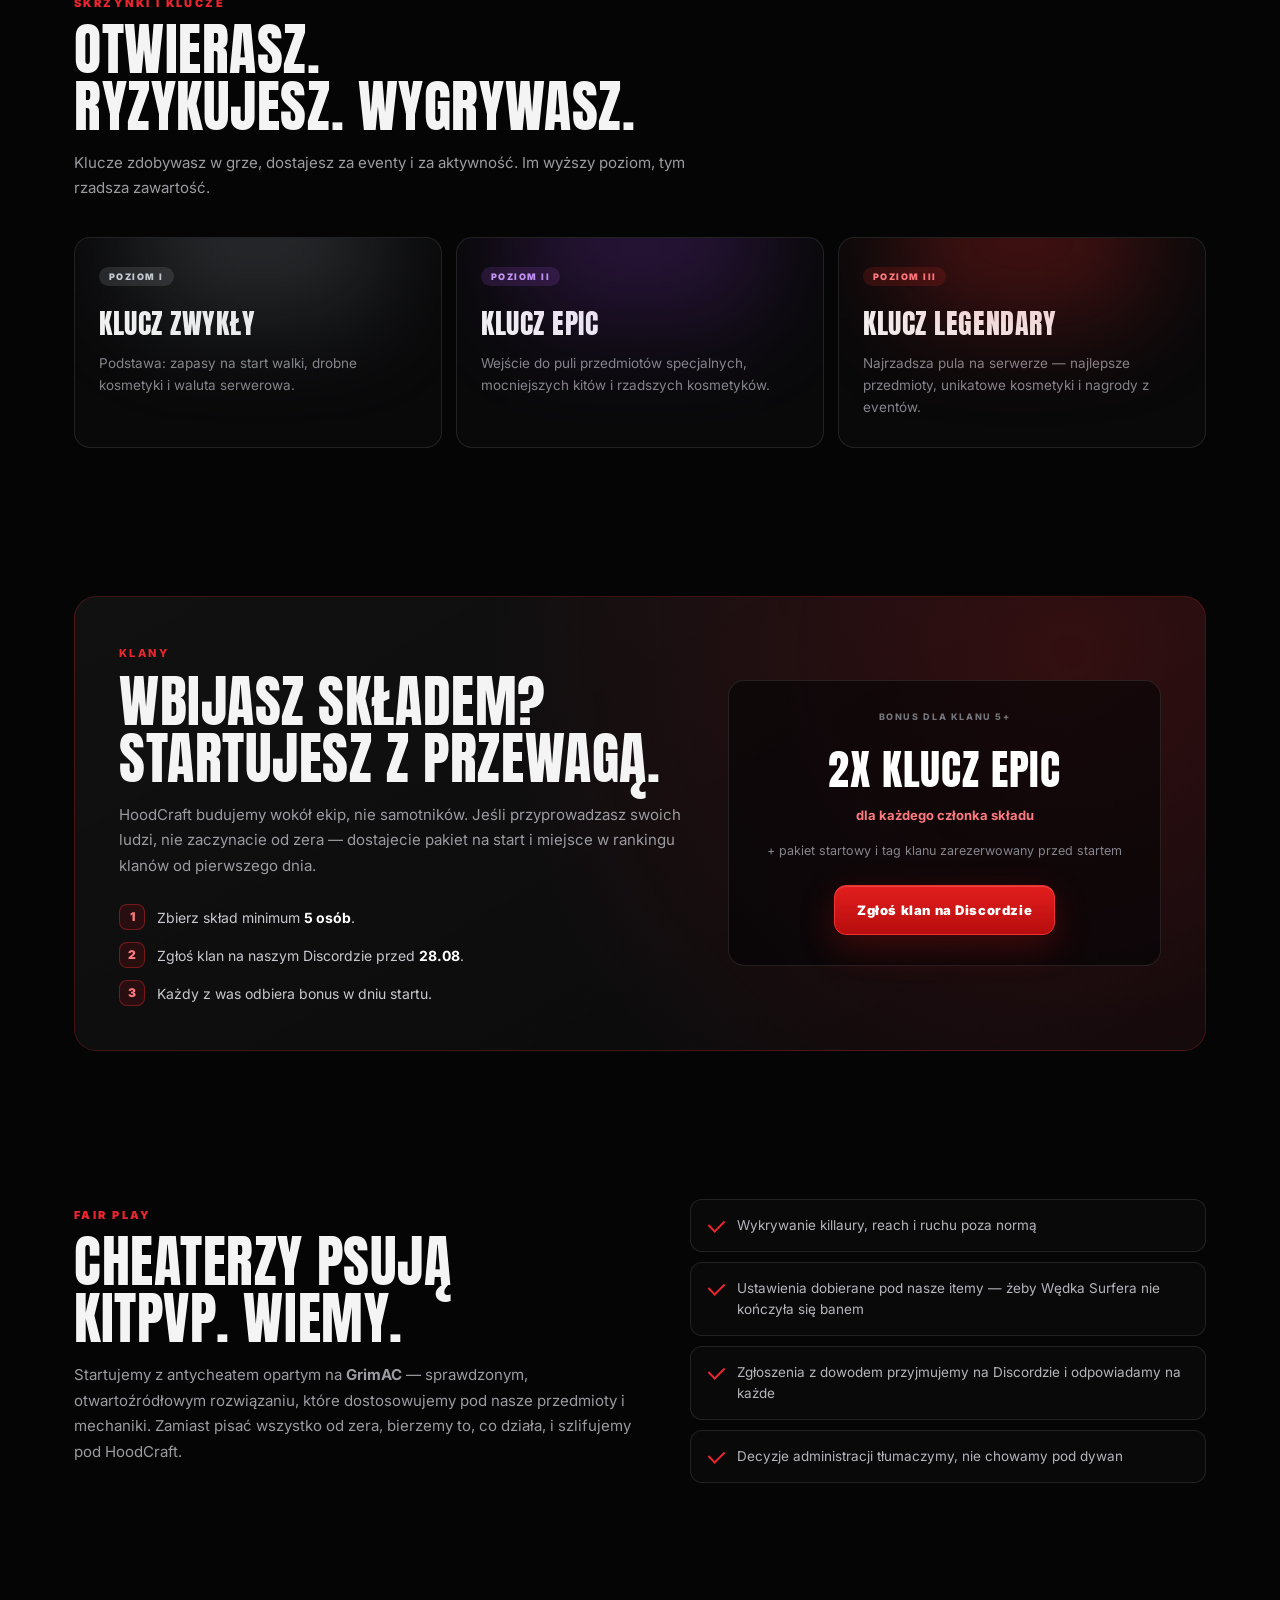
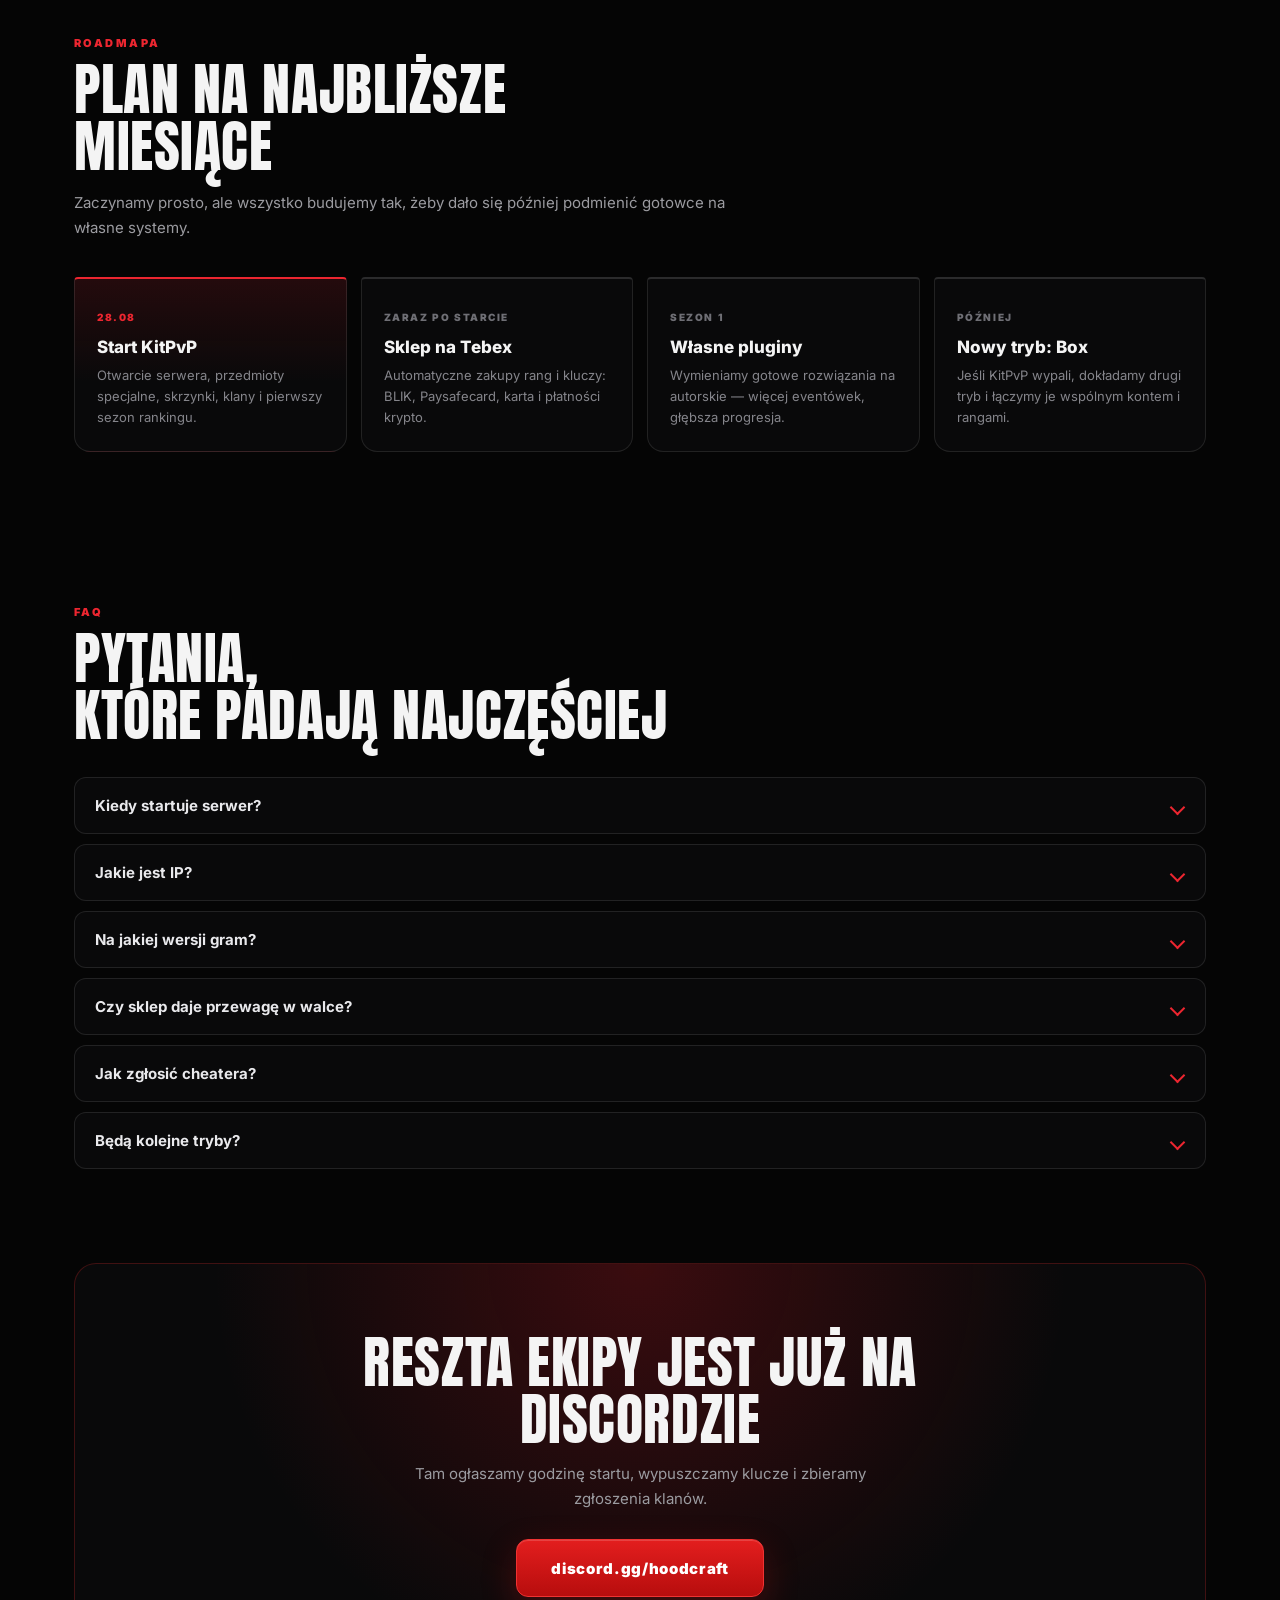
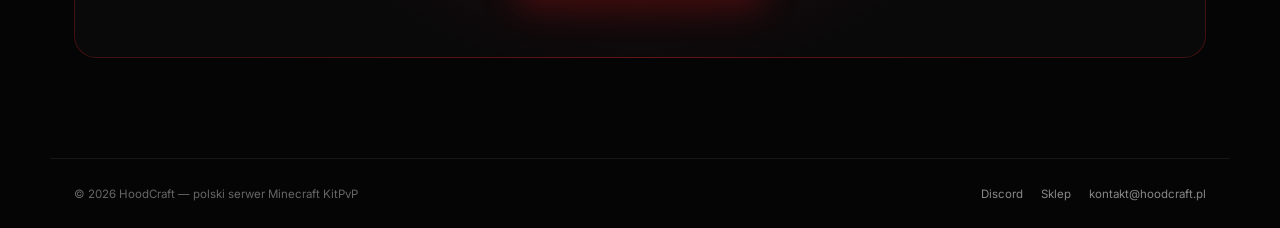
==== commit d37831dd: "Poprawka tekstu w sekcji dueli "Cały robi ci 10vs1?" zamienione na "Ciągle robi ci 10vs1?" — brakowa" ====
--- a/index.html
+++ b/index.html
@@ -218,7 +218,7 @@
     <div class="section-head">
       <span>DUELE 1V1</span>
       <h2>Wyzwij.<br>Wygraj. Zabierz.</h2>
-      <p>Za twojego wroga gra jego klan? Cały robi ci 10vs1? Wyzwij go jedną komendą na pojedynek 1vs1 i sprawdźcie, kto naprawdę jest lepszy!</p>
+      <p>Za twojego wroga gra jego klan? Ciągle robi ci 10vs1? Wyzwij go jedną komendą na pojedynek 1vs1 i sprawdźcie, kto naprawdę jest lepszy!</p>
     </div>
 
     <ol class="duel-flow">
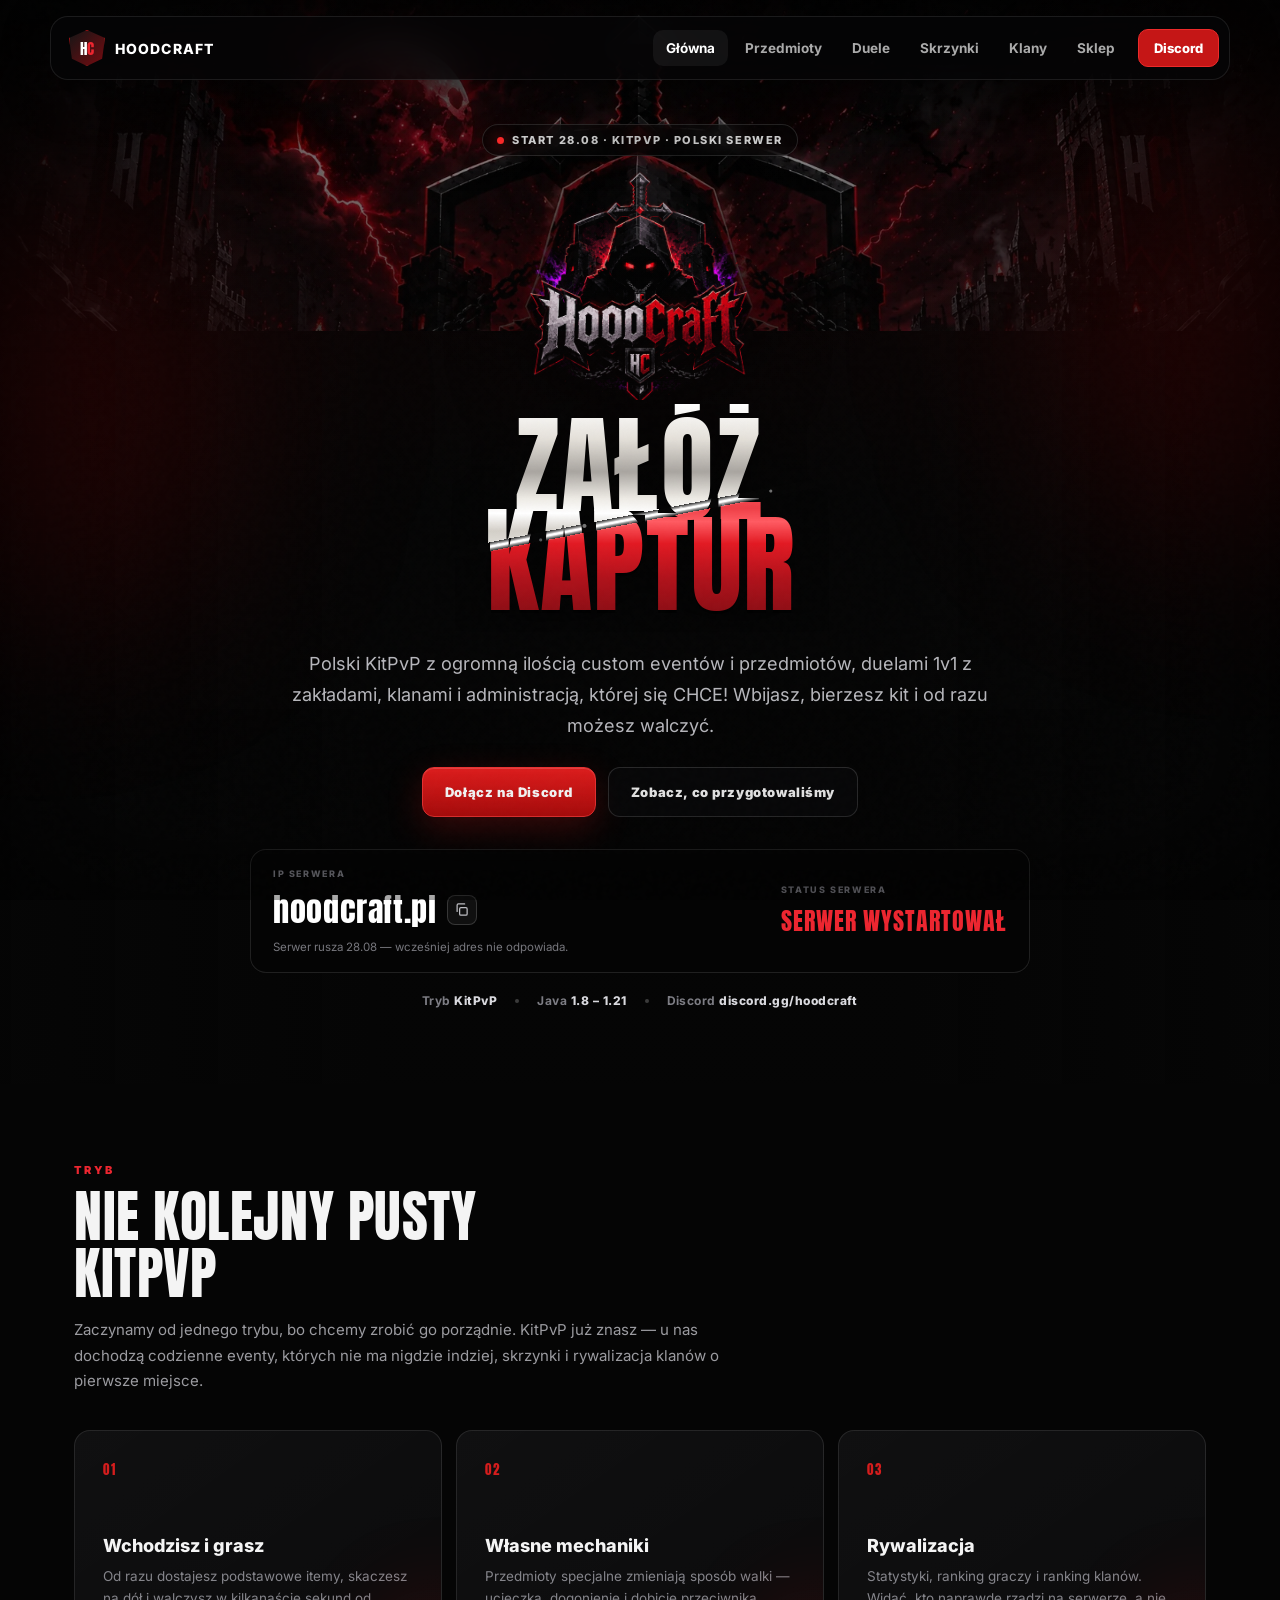
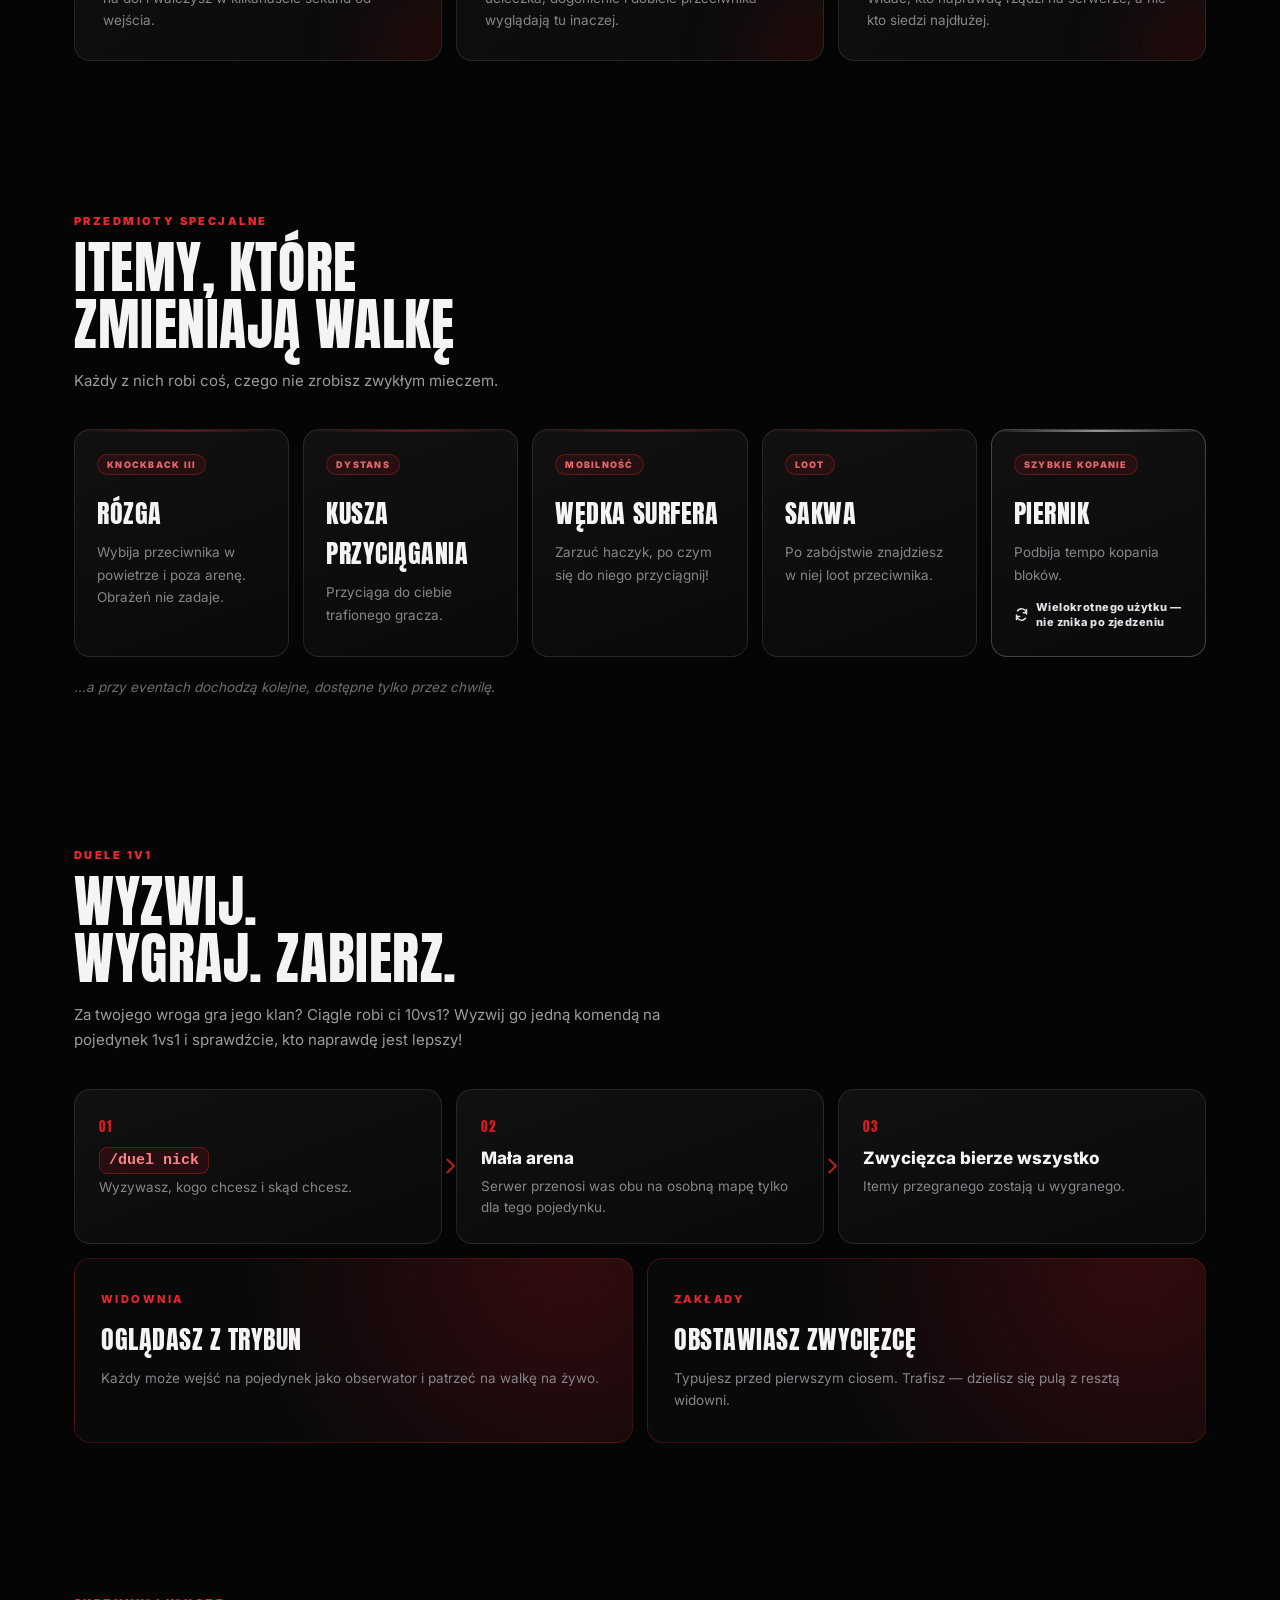
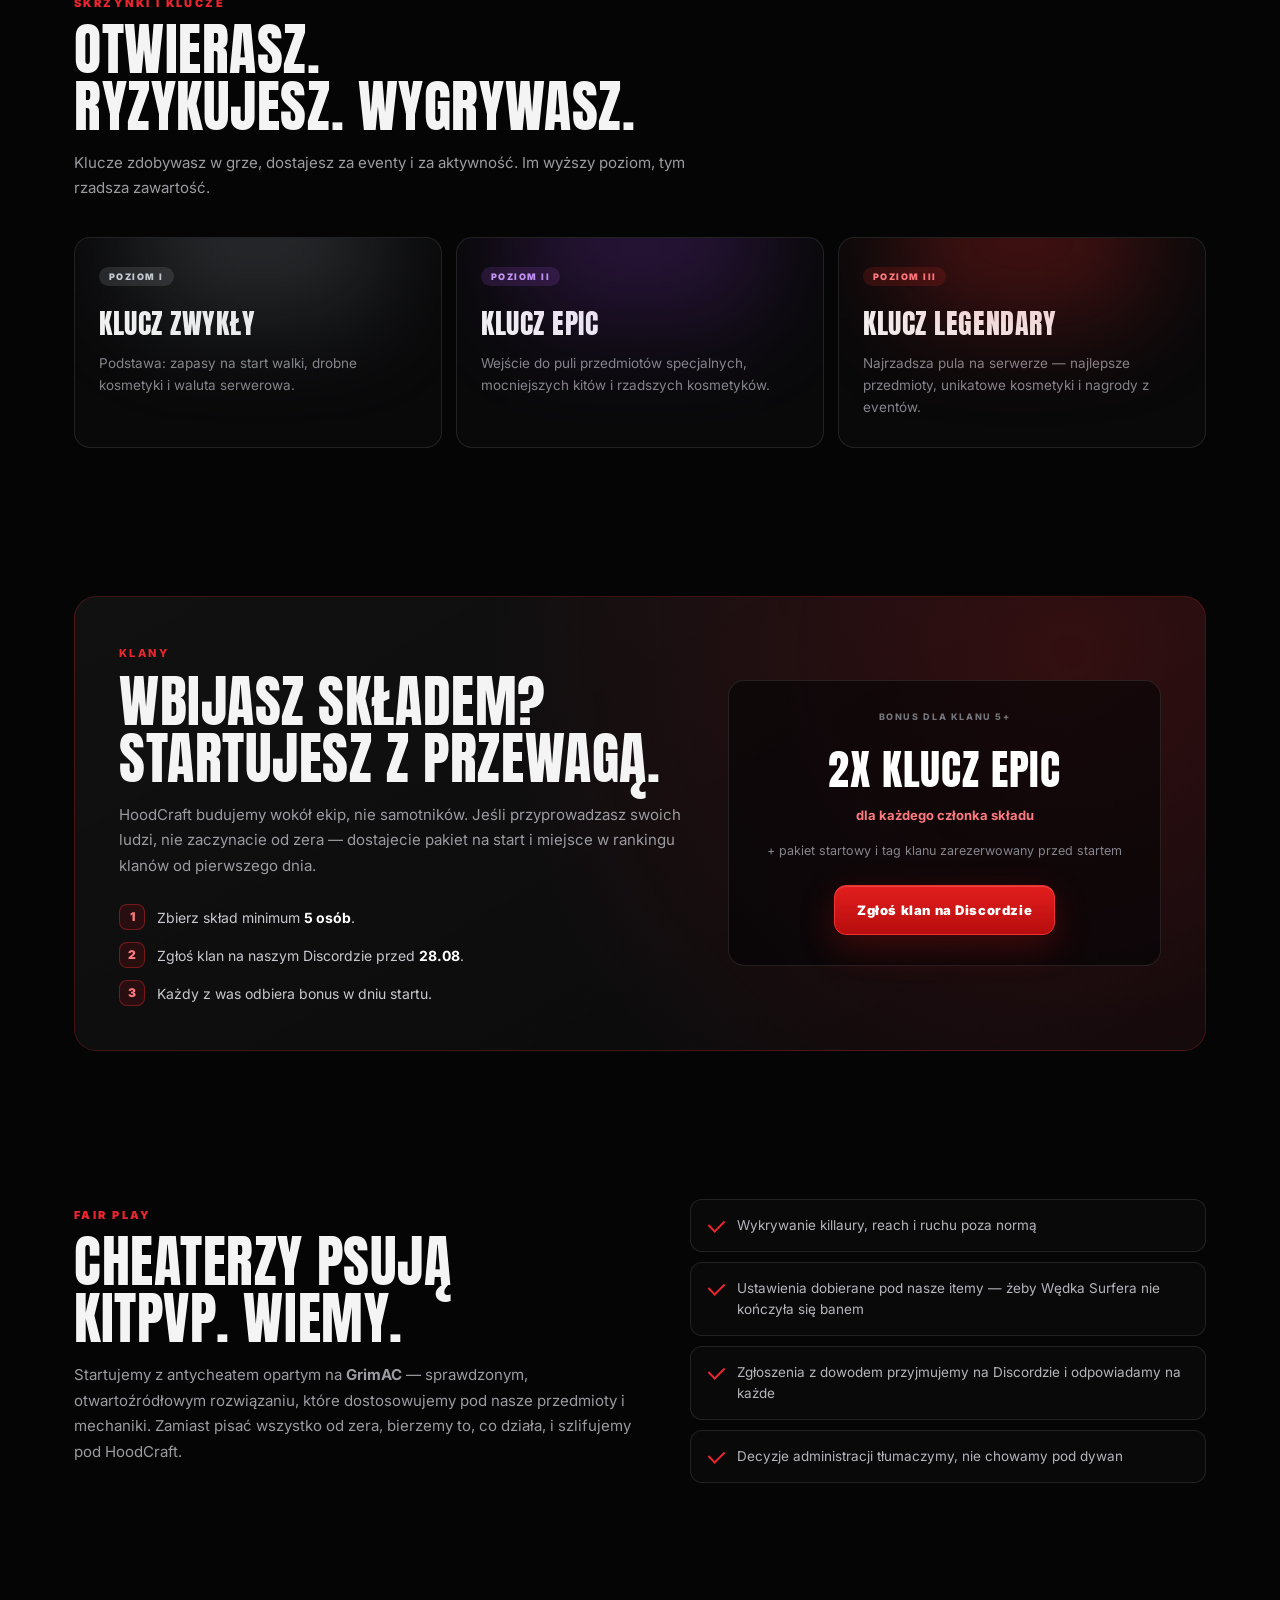
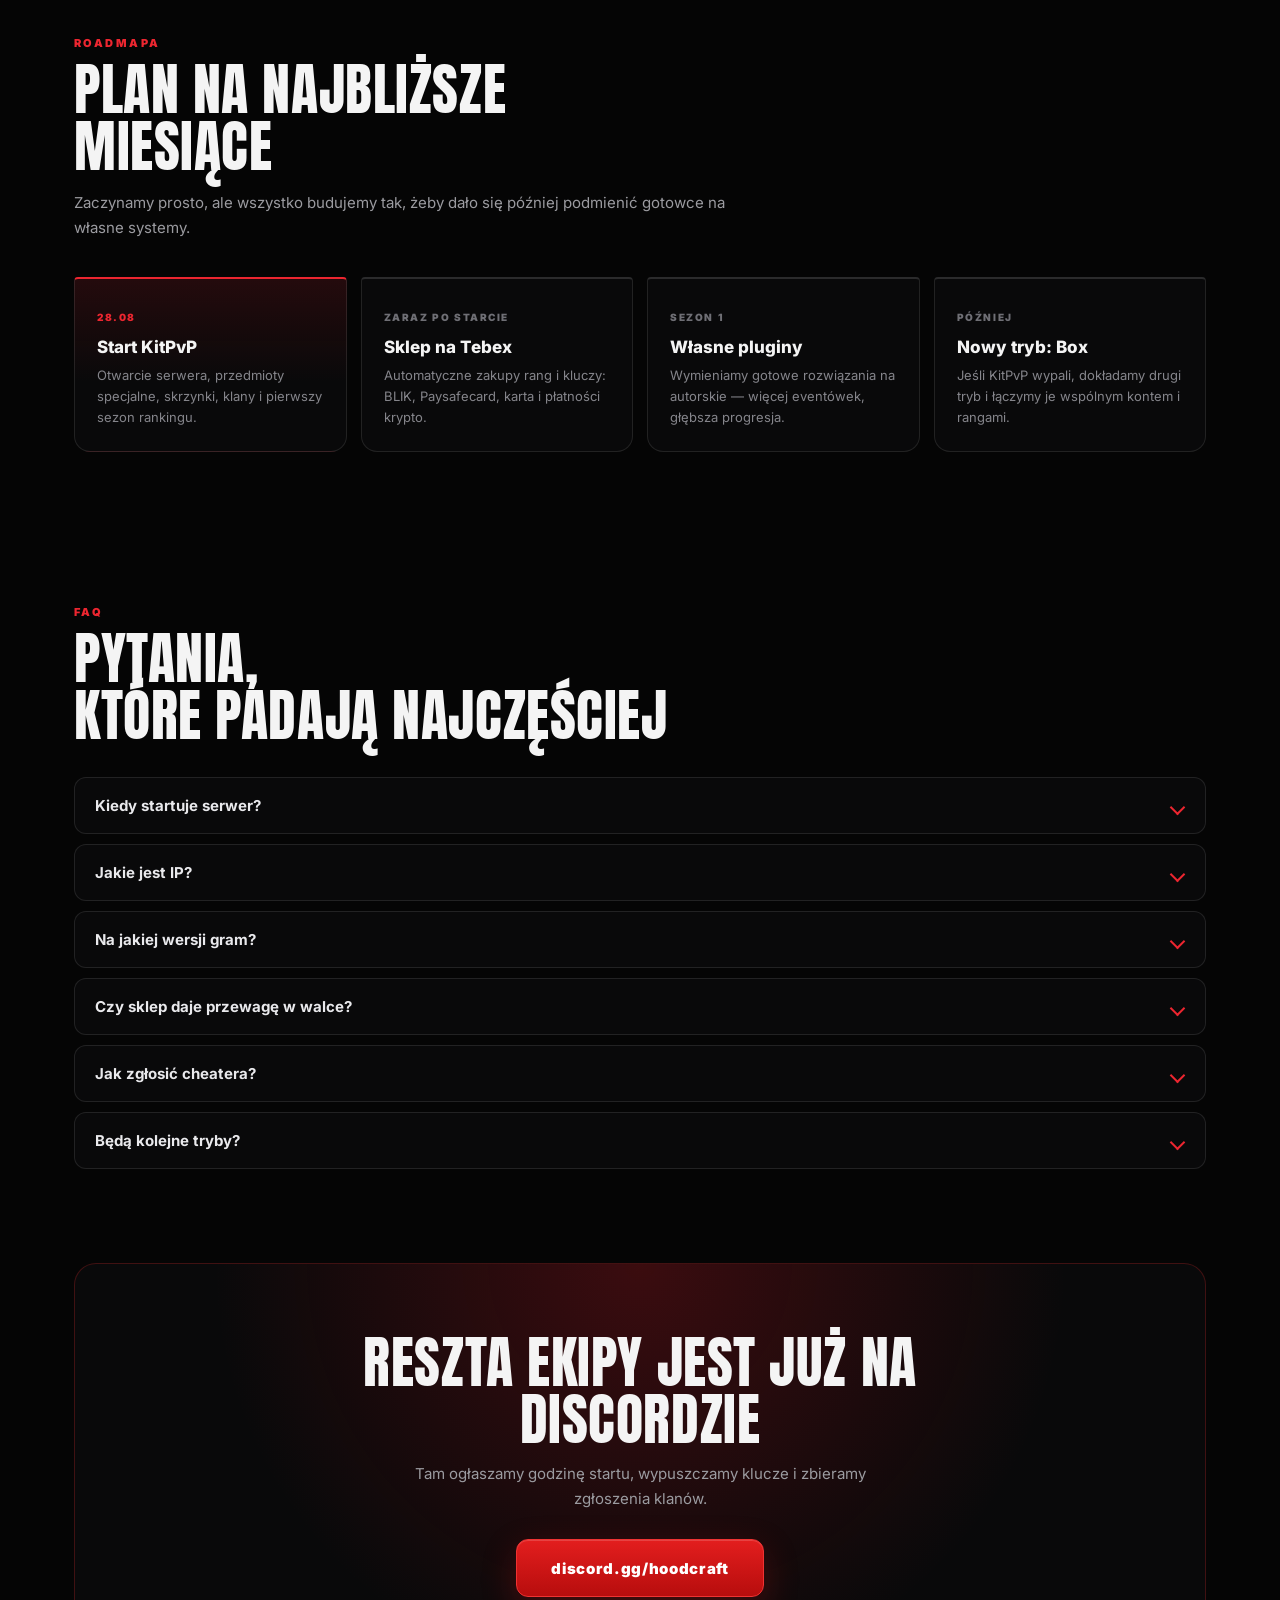
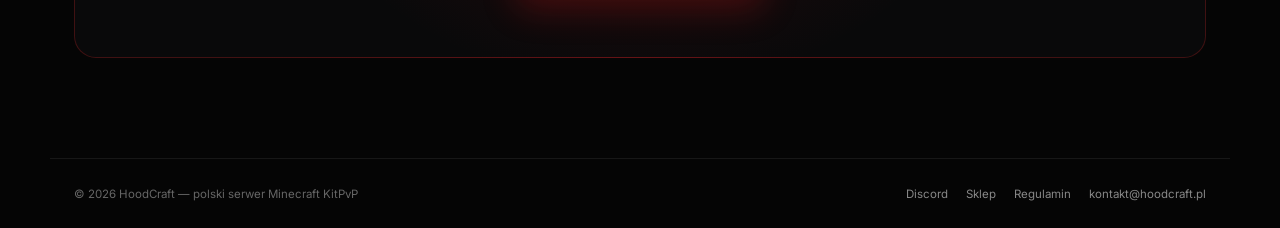
==== commit 80e70d66: "Sklep Tebex sterowany jedną stałą + podstrona z regulaminem Sklep: - w script.js dodana stała TEBEX_" ====
--- a/index.html
+++ b/index.html
@@ -429,9 +429,14 @@
         </span>
       </h1>
 
-      <p>
+      <p data-shop-soon>
         Sklep stawiamy na <b>Tebex</b>, żeby zakup rangi albo klucza działał od ręki,
         bez czekania na administratora. Otwieramy go razem ze startem serwera.
+      </p>
+
+      <p data-shop-live hidden>
+        Rangi, klucze i kosmetyki kupisz na <b>Tebex</b> — świadczenie ląduje na koncie
+        automatycznie, od ręki, bez czekania na administratora.
       </p>
 
       <ul class="pay-list">
@@ -442,15 +447,21 @@
       </ul>
 
       <div class="shop-preview">
-        <article><span class="kicker">PLANOWANE</span><h3>Rangi</h3><p>Wyróżnienie na czacie, dodatkowe komendy i kosmetyki.</p></article>
-        <article><span class="kicker">PLANOWANE</span><h3>Klucze</h3><p>Zwykłe, Epic i Legendary — pojedynczo oraz w pakietach.</p></article>
-        <article><span class="kicker">PLANOWANE</span><h3>Kosmetyki</h3><p>Efekty, tagi i skiny przedmiotów. Zero wpływu na walkę.</p></article>
+        <article><span class="kicker"><span data-shop-soon>PLANOWANE</span><span data-shop-live hidden>W SPRZEDAŻY</span></span><h3>Rangi</h3><p>Wyróżnienie na czacie, dodatkowe komendy i kosmetyki.</p></article>
+        <article><span class="kicker"><span data-shop-soon>PLANOWANE</span><span data-shop-live hidden>W SPRZEDAŻY</span></span><h3>Klucze</h3><p>Zwykłe, Epic i Legendary — pojedynczo oraz w pakietach.</p></article>
+        <article><span class="kicker"><span data-shop-soon>PLANOWANE</span><span data-shop-live hidden>W SPRZEDAŻY</span></span><h3>Kosmetyki</h3><p>Efekty, tagi i skiny przedmiotów. Zero wpływu na walkę.</p></article>
       </div>
 
       <div class="actions">
-        <a class="btn btn-primary" href="https://discord.gg/hoodcraft" target="_blank" rel="noopener">Powiadom mnie na Discordzie</a>
+        <a class="btn btn-primary" data-shop-soon href="https://discord.gg/hoodcraft" target="_blank" rel="noopener">Powiadom mnie na Discordzie</a>
+        <a class="btn btn-primary btn-lg" data-shop-live data-store-link hidden href="#" target="_blank" rel="noopener">Przejdź do sklepu</a>
         <button class="btn btn-ghost back-link" type="button" data-tab="glowna">← Wróć na stronę główną</button>
       </div>
+
+      <p class="shop-legal">
+        Sprzedawcą jest Tebex Limited. Kupując, akceptujesz
+        <a href="regulamin.html">regulamin sklepu</a>.
+      </p>
     </div>
   </section>
 </div>
@@ -462,6 +473,7 @@
   <span class="footer-links">
     <a href="https://discord.gg/hoodcraft" target="_blank" rel="noopener">Discord</a>
     <button type="button" data-tab="sklep">Sklep</button>
+    <a href="regulamin.html">Regulamin</a>
     <a href="mailto:kontakt@hoodcraft.pl">kontakt@hoodcraft.pl</a>
   </span>
 </footer>
--- a/style.css
+++ b/style.css
@@ -67,6 +67,8 @@
 }
 
 * { box-sizing: border-box; }
+
+[hidden] { display: none !important; }
 
 html {
   scroll-behavior: smooth;
@@ -209,6 +211,7 @@
 
 .nav-link {
   padding: 10px 13px;
+  text-decoration: none;
   border: 0;
   border-radius: 10px;
   color: #aaa;
@@ -1509,6 +1512,128 @@
   line-height: 1.6;
 }
 
+.shop-legal {
+  margin: 18px 0 0;
+  color: #6d6d73;
+  font-size: 11.5px;
+  line-height: 1.6;
+}
+
+.shop-legal a {
+  color: #9a9aa0;
+  text-decoration: underline;
+  text-underline-offset: 2px;
+}
+
+.shop-legal a:hover { color: #fff; }
+
+/* ===================== REGULAMIN ===================== */
+
+.legal-page {
+  position: relative;
+  padding: 130px 24px 20px;
+}
+
+.legal {
+  max-width: 780px;
+  margin: 0 auto;
+}
+
+.legal-head {
+  padding-bottom: 26px;
+  border-bottom: 1px solid var(--line);
+}
+
+.legal-head h1 {
+  margin: 10px 0 0;
+  font-family: var(--display);
+  font-weight: 400;
+  font-size: clamp(34px, 5.5vw, 56px);
+  line-height: 1.02;
+  letter-spacing: .01em;
+  text-transform: uppercase;
+}
+
+.legal-updated {
+  margin: 18px 0 0;
+  color: #74747b;
+  font-size: 12px;
+}
+
+.legal h2 {
+  margin: 44px 0 14px;
+  color: #fff;
+  font-family: var(--display);
+  font-weight: 400;
+  font-size: 24px;
+  letter-spacing: .03em;
+  text-transform: uppercase;
+}
+
+.legal h2::before {
+  content: "";
+  display: block;
+  width: 34px;
+  height: 2px;
+  margin-bottom: 14px;
+  background: var(--red-bright);
+}
+
+.legal p {
+  margin: 0 0 12px;
+  color: #b0b0b6;
+  font-size: 14.5px;
+  line-height: 1.75;
+}
+
+.legal p b { color: #e6e6ea; }
+
+.legal a {
+  color: #ff7a80;
+  text-decoration: underline;
+  text-underline-offset: 2px;
+}
+
+.legal a:hover { color: #fff; }
+
+.legal ol {
+  margin: 0 0 12px;
+  padding-left: 22px;
+  color: #b0b0b6;
+  font-size: 14.5px;
+  line-height: 1.75;
+}
+
+.legal ol li { margin-bottom: 8px; }
+
+/* miejsca do uzupełnienia własnymi danymi — mają kłuć w oczy */
+.fill {
+  padding: 1px 7px;
+  border: 1px dashed rgba(237, 42, 42, .7);
+  border-radius: 6px;
+  color: #ff9096;
+  background: rgba(201, 20, 29, .14);
+  font-family: "SFMono-Regular", Consolas, Menlo, monospace;
+  font-size: .86em;
+  font-weight: 700;
+}
+
+.legal-note {
+  margin: 40px 0 0;
+  padding: 20px 22px;
+  border: 1px solid rgba(255, 255, 255, .1);
+  border-radius: var(--radius);
+  background: var(--bg-soft);
+  color: var(--dim);
+  font-size: 13px;
+  line-height: 1.7;
+}
+
+.legal-back {
+  display: inline-flex;
+  margin-top: 34px;
+}
+
 /* ===================== STOPKA ===================== */
 
 footer {
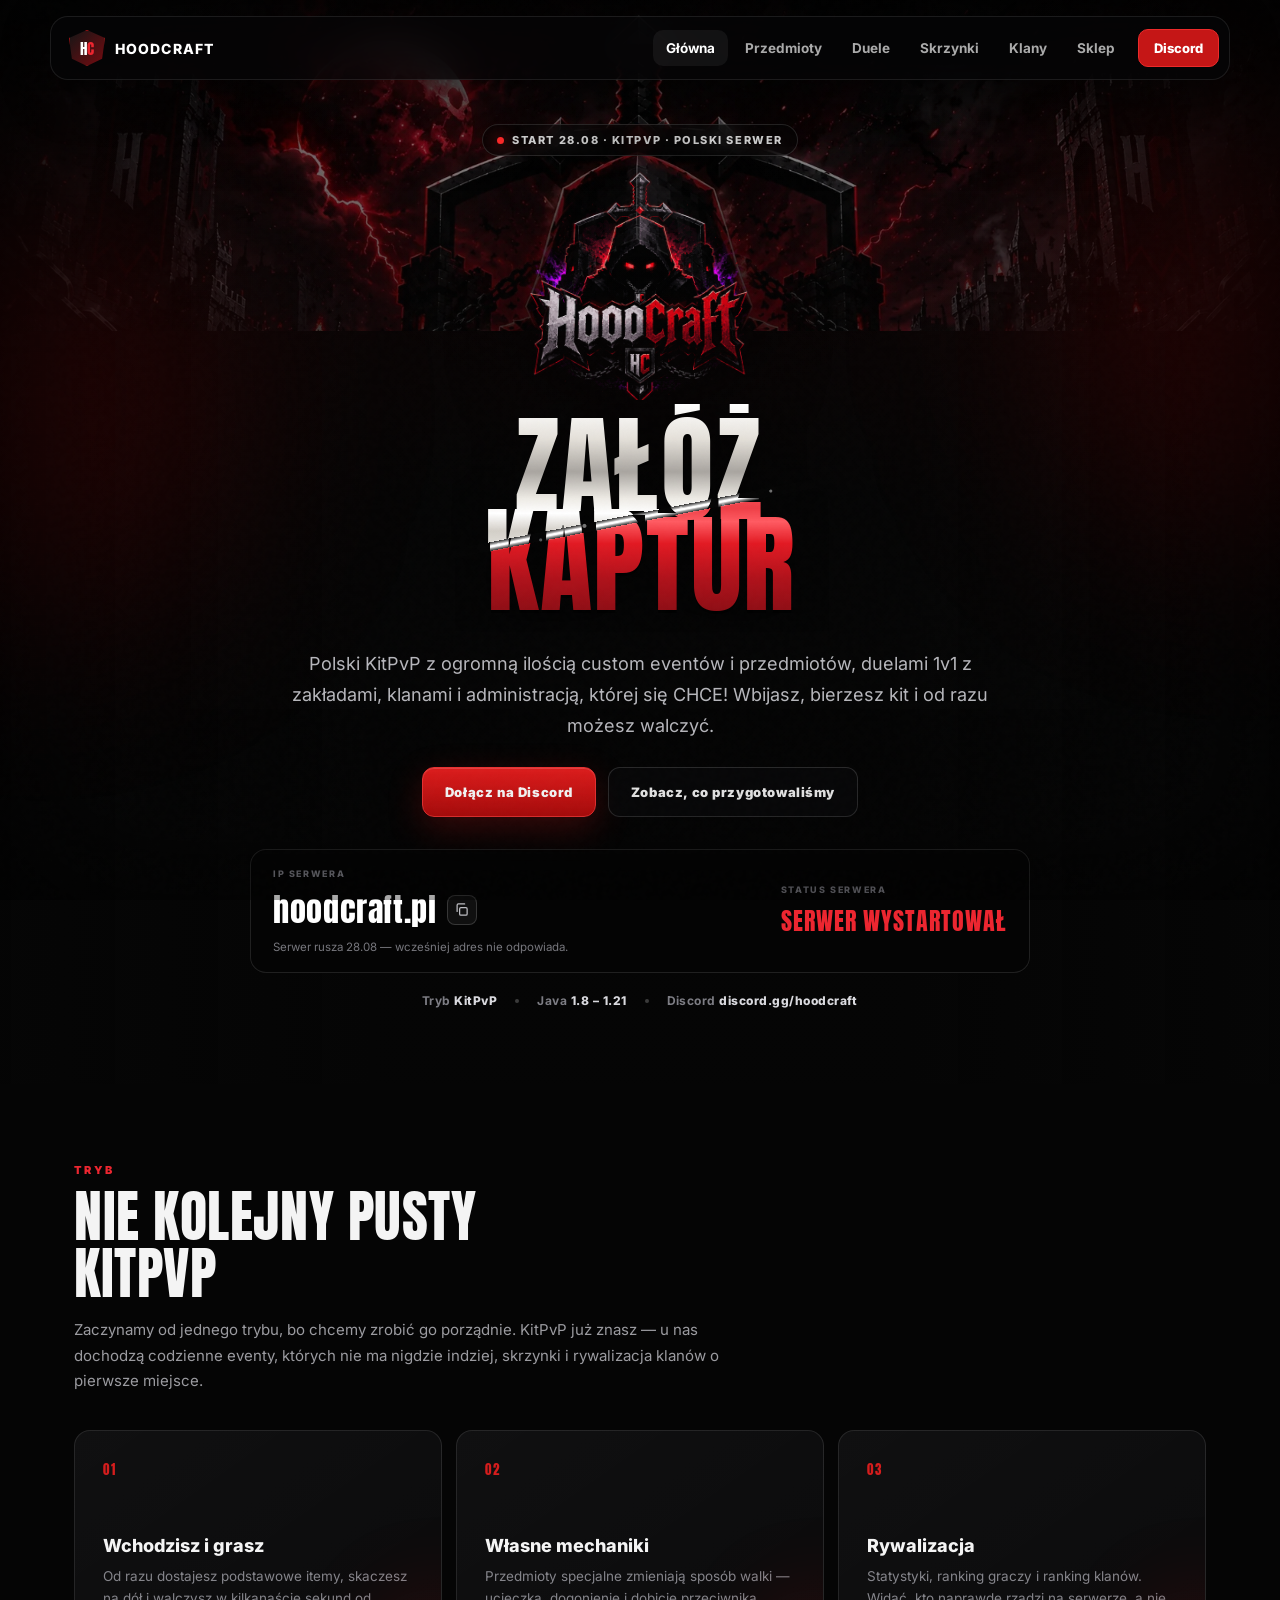
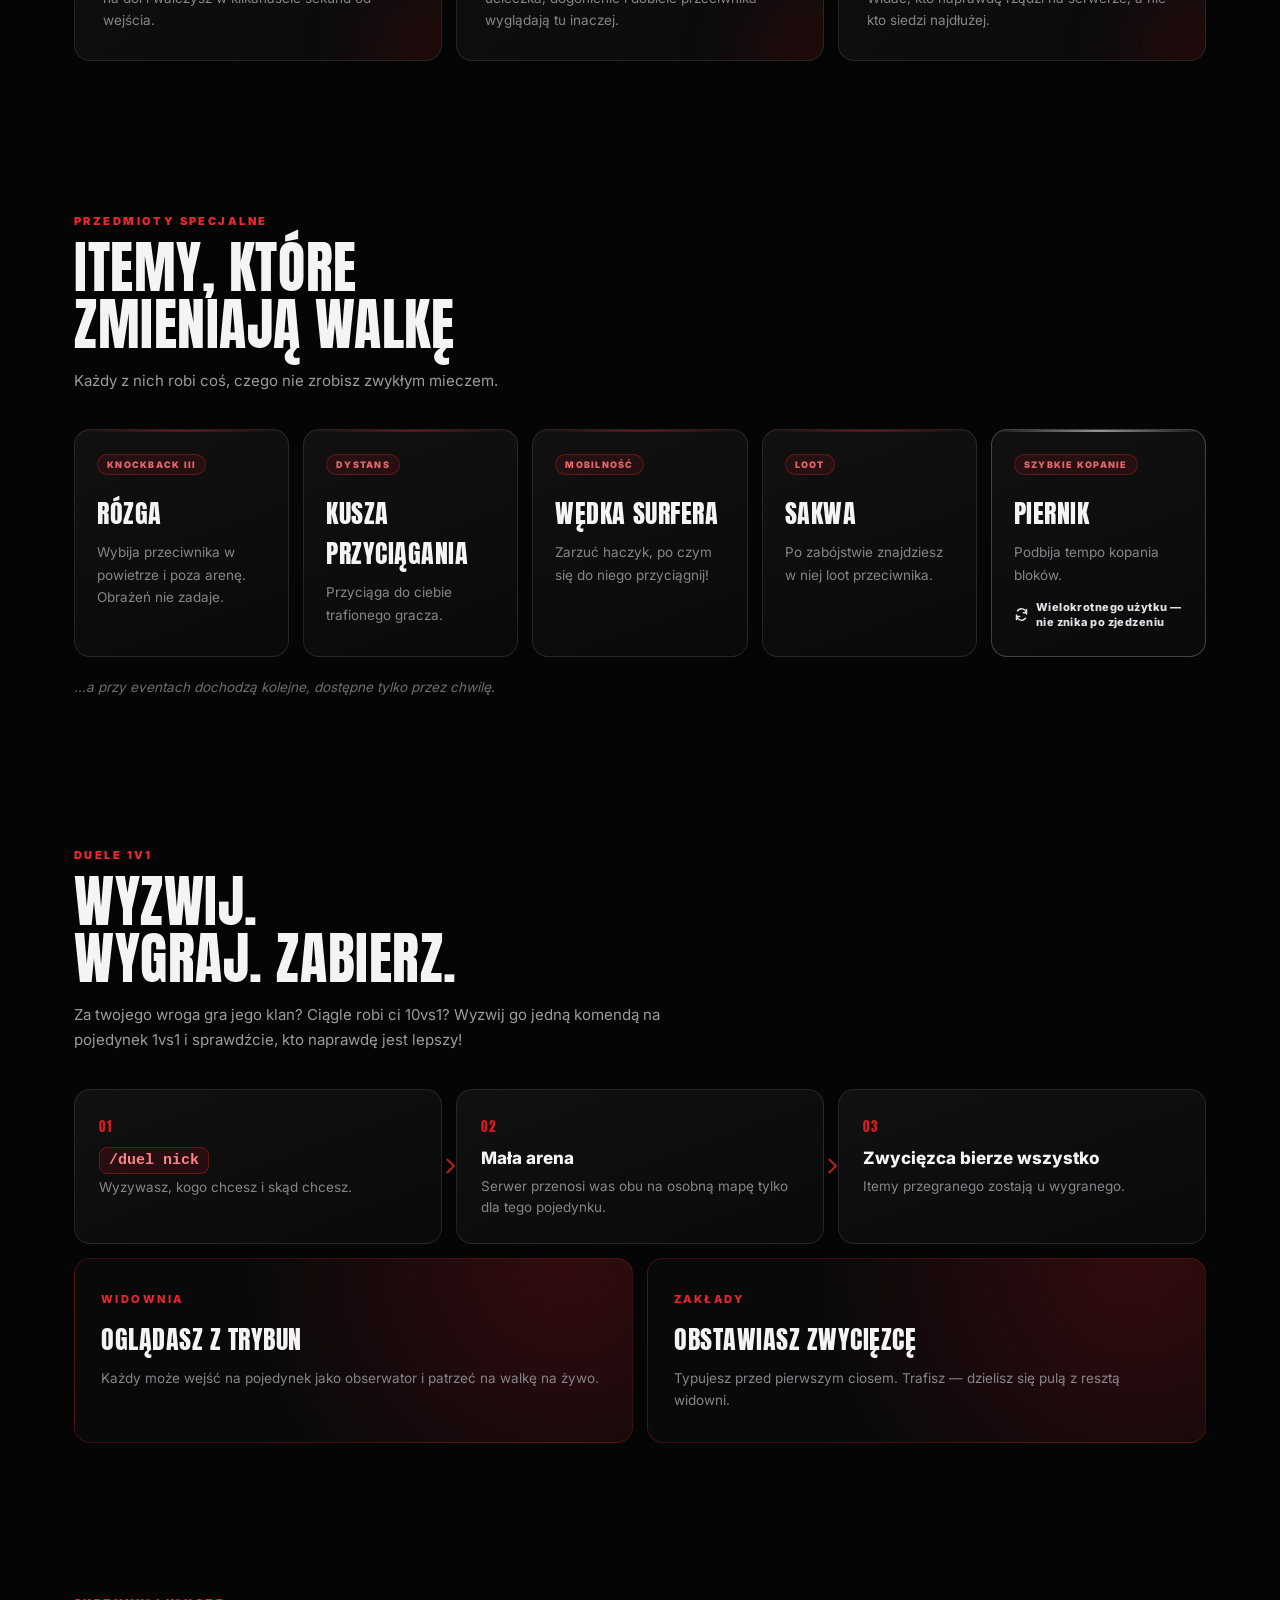
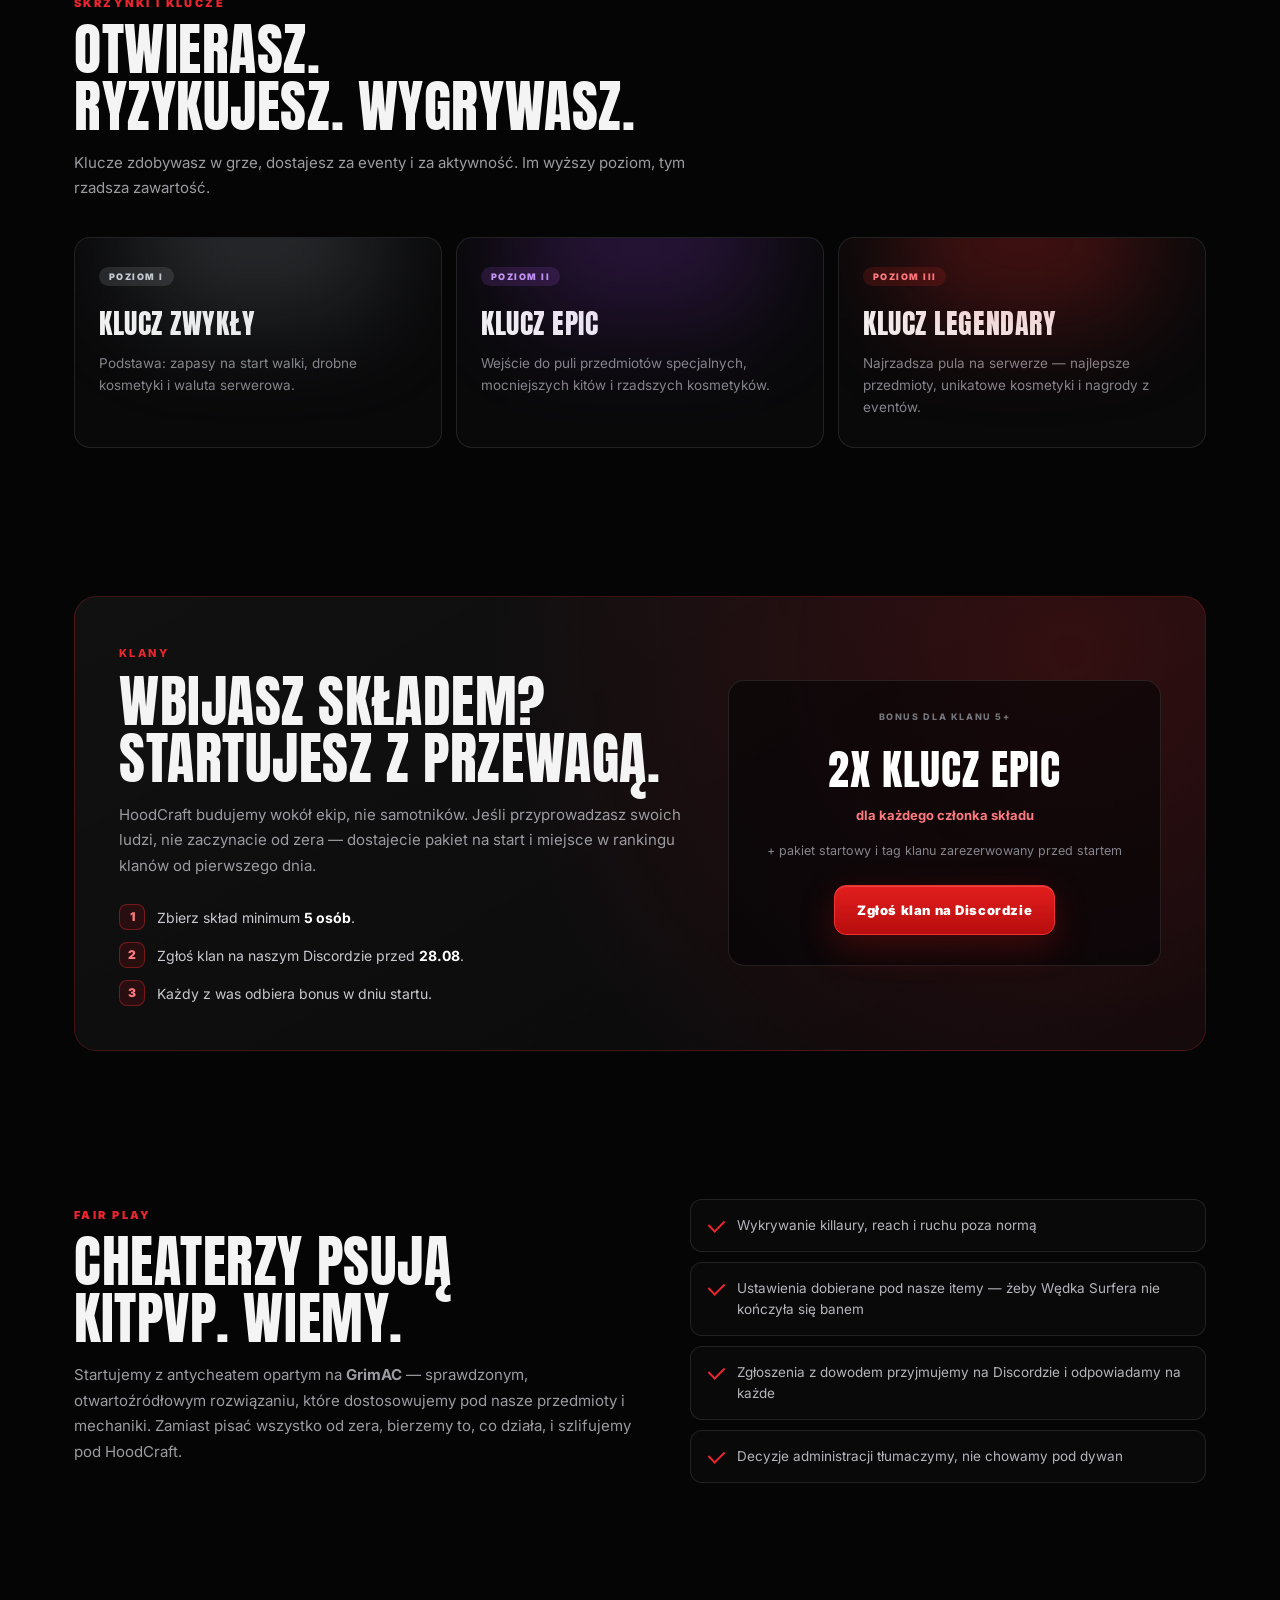
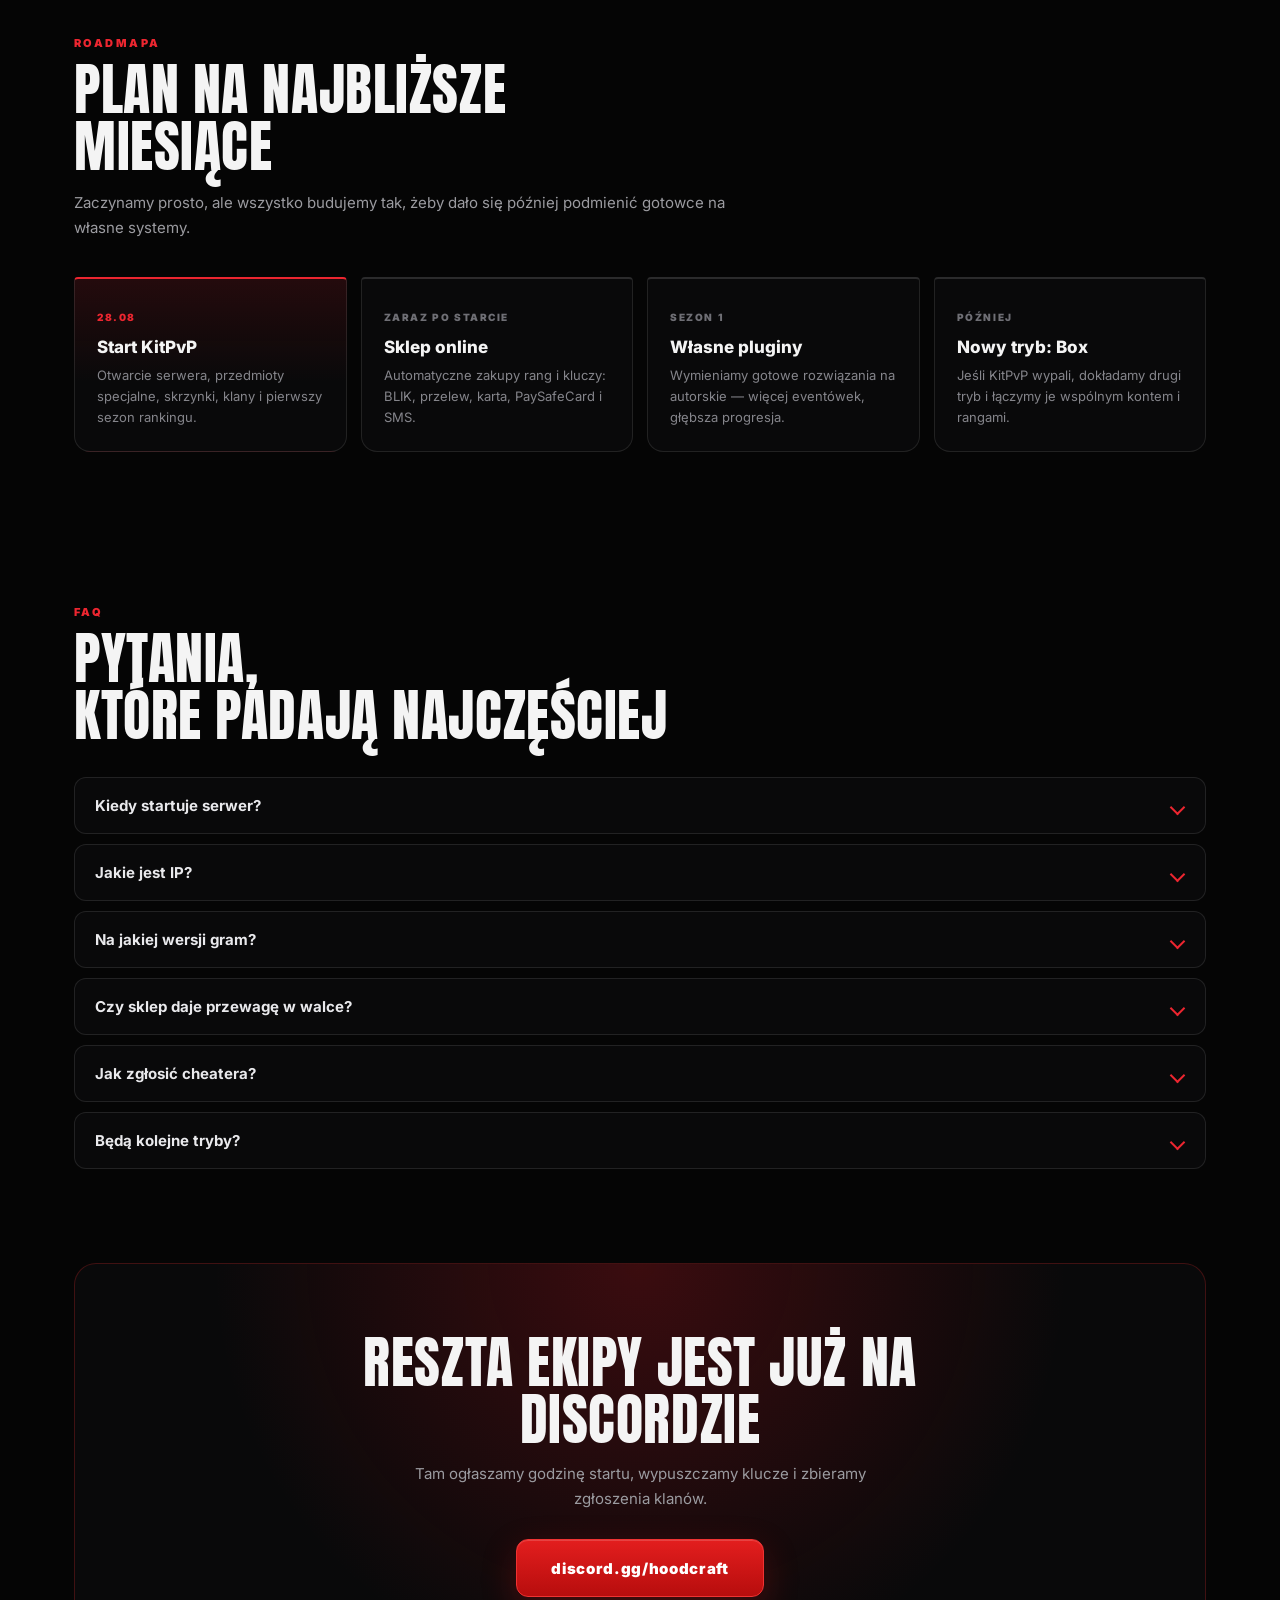
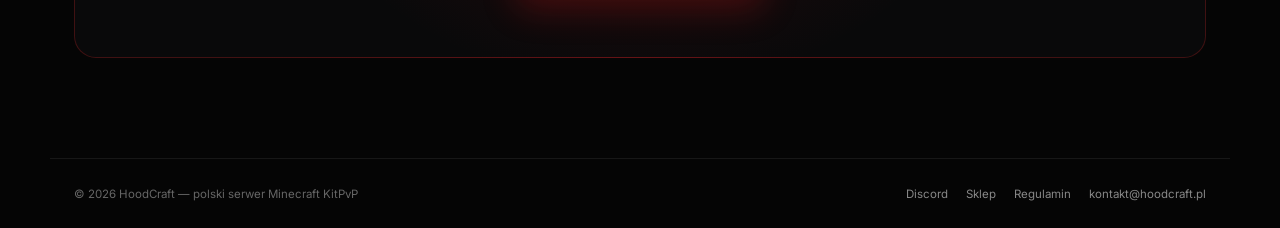
==== commit 5772e3fa: "Sklep na ItemShopSys z płatnościami SimPay zamiast Tebeksa Zmiana operatora zmienia też to, kto jest" ====
--- a/index.html
+++ b/index.html
@@ -345,8 +345,8 @@
       </li>
       <li class="road-step">
         <span class="road-when">Zaraz po starcie</span>
-        <h3>Sklep na Tebex</h3>
-        <p>Automatyczne zakupy rang i kluczy: BLIK, Paysafecard, karta i płatności krypto.</p>
+        <h3>Sklep online</h3>
+        <p>Automatyczne zakupy rang i kluczy: BLIK, przelew, karta, PaySafeCard i SMS.</p>
       </li>
       <li class="road-step">
         <span class="road-when">Sezon 1</span>
@@ -430,20 +430,21 @@
       </h1>
 
       <p data-shop-soon>
-        Sklep stawiamy na <b>Tebex</b>, żeby zakup rangi albo klucza działał od ręki,
-        bez czekania na administratora. Otwieramy go razem ze startem serwera.
+        Sklep stawiamy na <b>ItemShopSys</b>, a płatności obsługuje <b>SimPay</b> — zakup rangi
+        albo klucza działa od ręki, bez czekania na administratora. Otwieramy go razem ze startem serwera.
       </p>
 
       <p data-shop-live hidden>
-        Rangi, klucze i kosmetyki kupisz na <b>Tebex</b> — świadczenie ląduje na koncie
-        automatycznie, od ręki, bez czekania na administratora.
+        Rangi, klucze i kosmetyki kupisz w kilka sekund — płatność obsługuje <b>SimPay</b>,
+        a świadczenie ląduje na koncie automatycznie, bez czekania na administratora.
       </p>
 
       <ul class="pay-list">
         <li>BLIK</li>
-        <li>Paysafecard</li>
+        <li>Przelew</li>
         <li>Karta</li>
-        <li>Krypto</li>
+        <li>PaySafeCard</li>
+        <li>SMS</li>
       </ul>
 
       <div class="shop-preview">
@@ -459,7 +460,7 @@
       </div>
 
       <p class="shop-legal">
-        Sprzedawcą jest Tebex Limited. Kupując, akceptujesz
+        Płatności obsługuje SimPay. Kupując, akceptujesz
         <a href="regulamin.html">regulamin sklepu</a>.
       </p>
     </div>
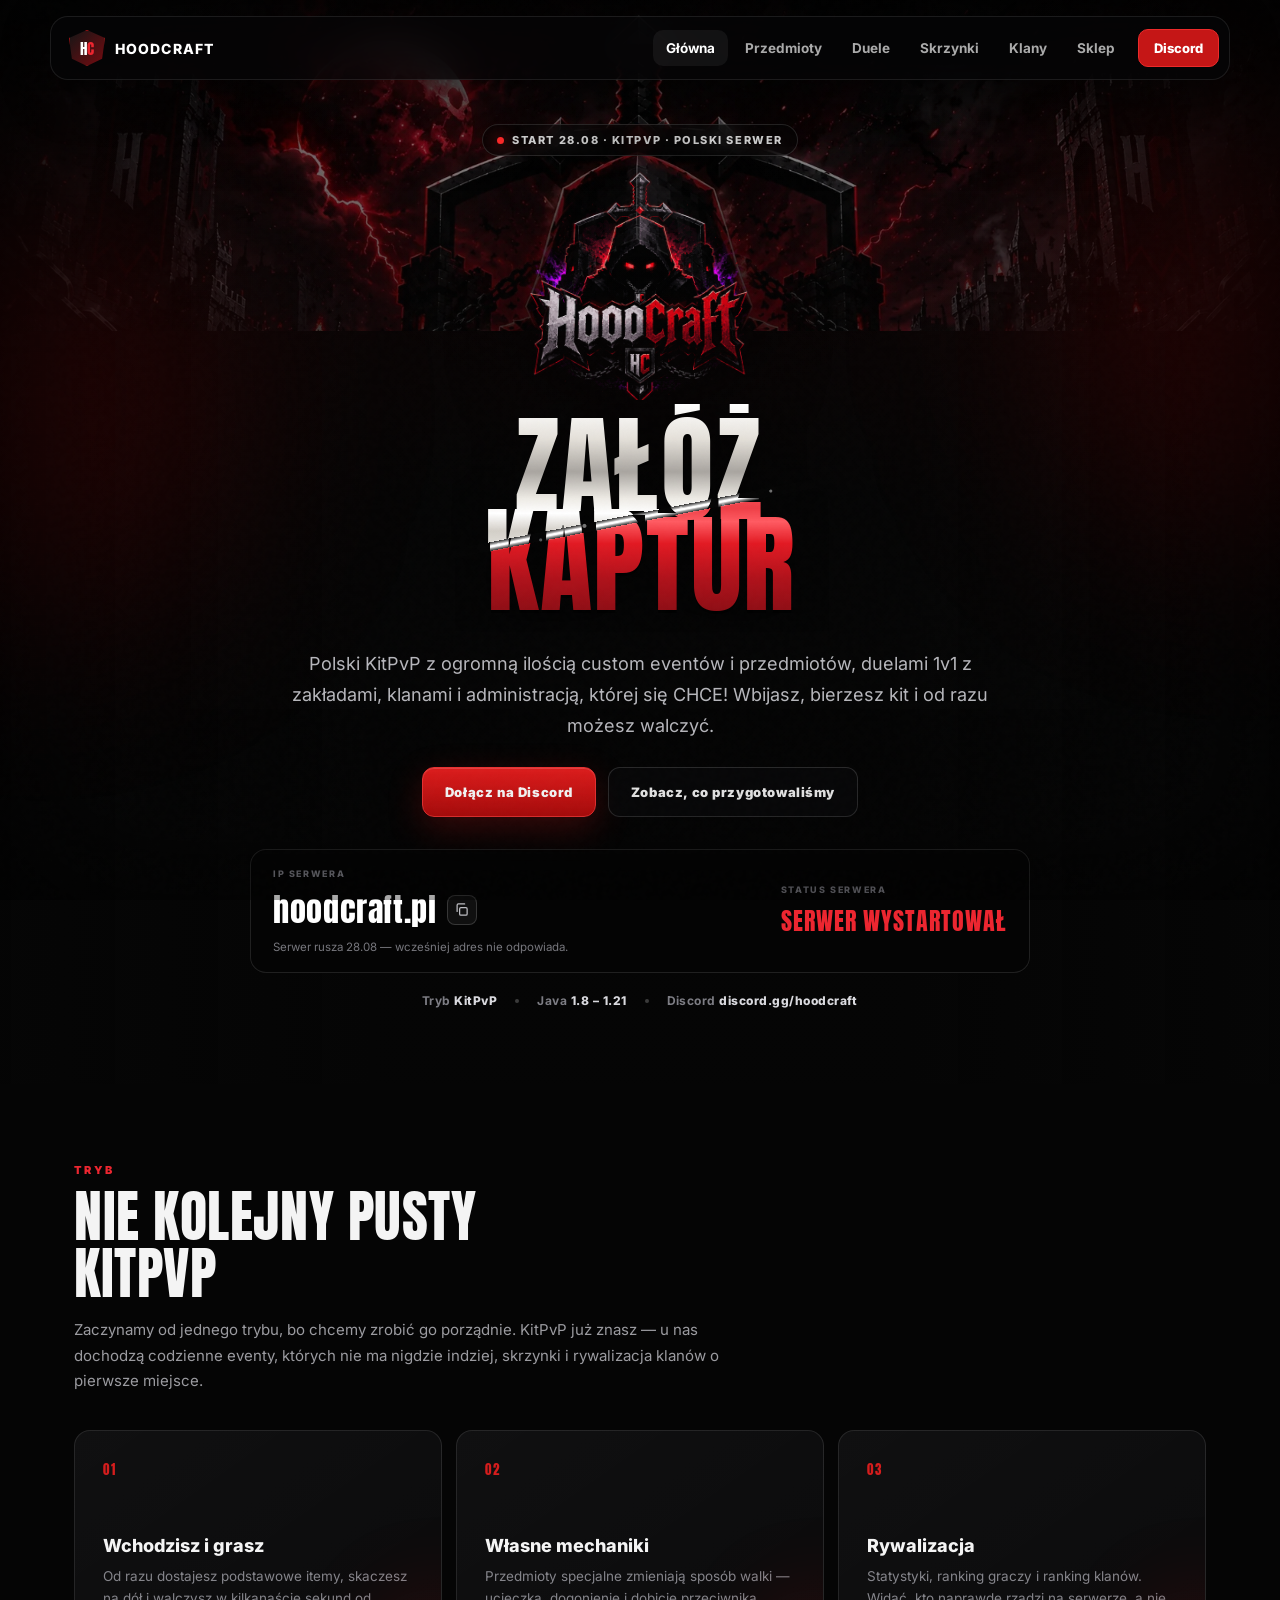
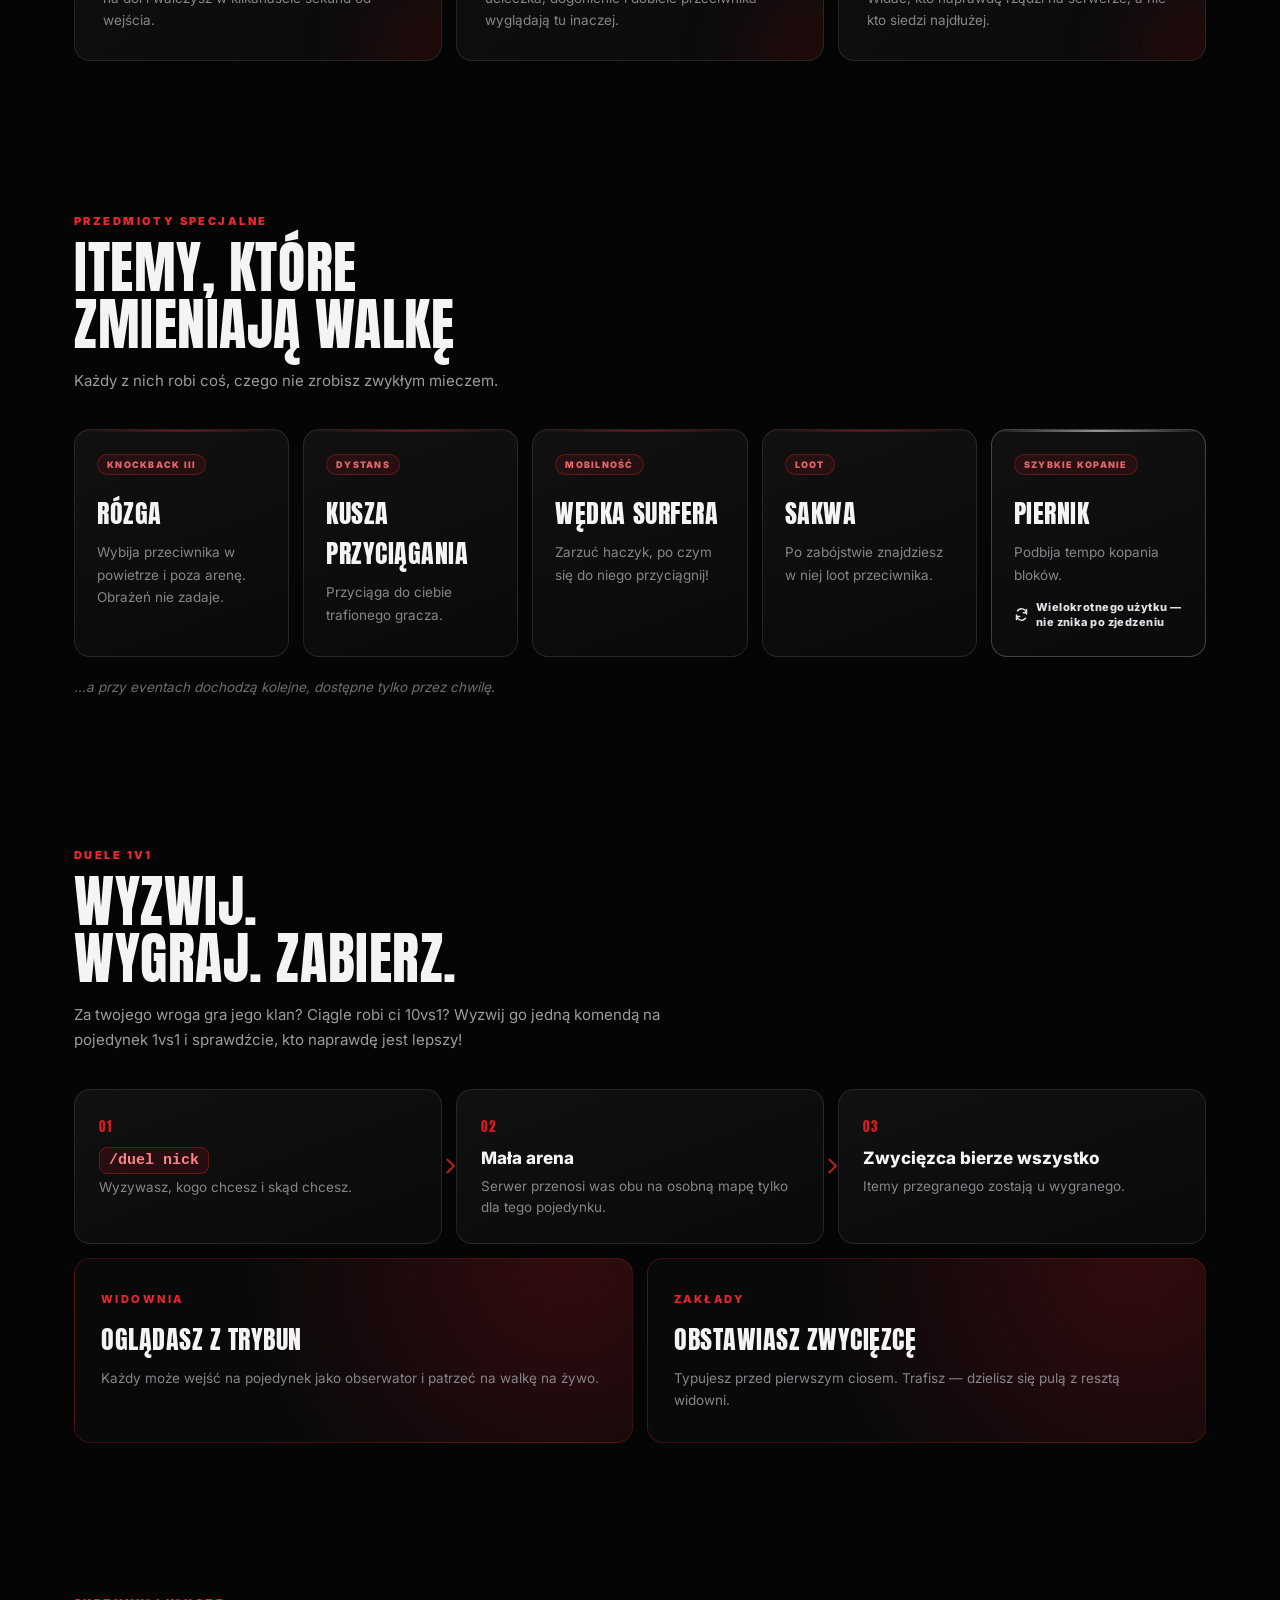
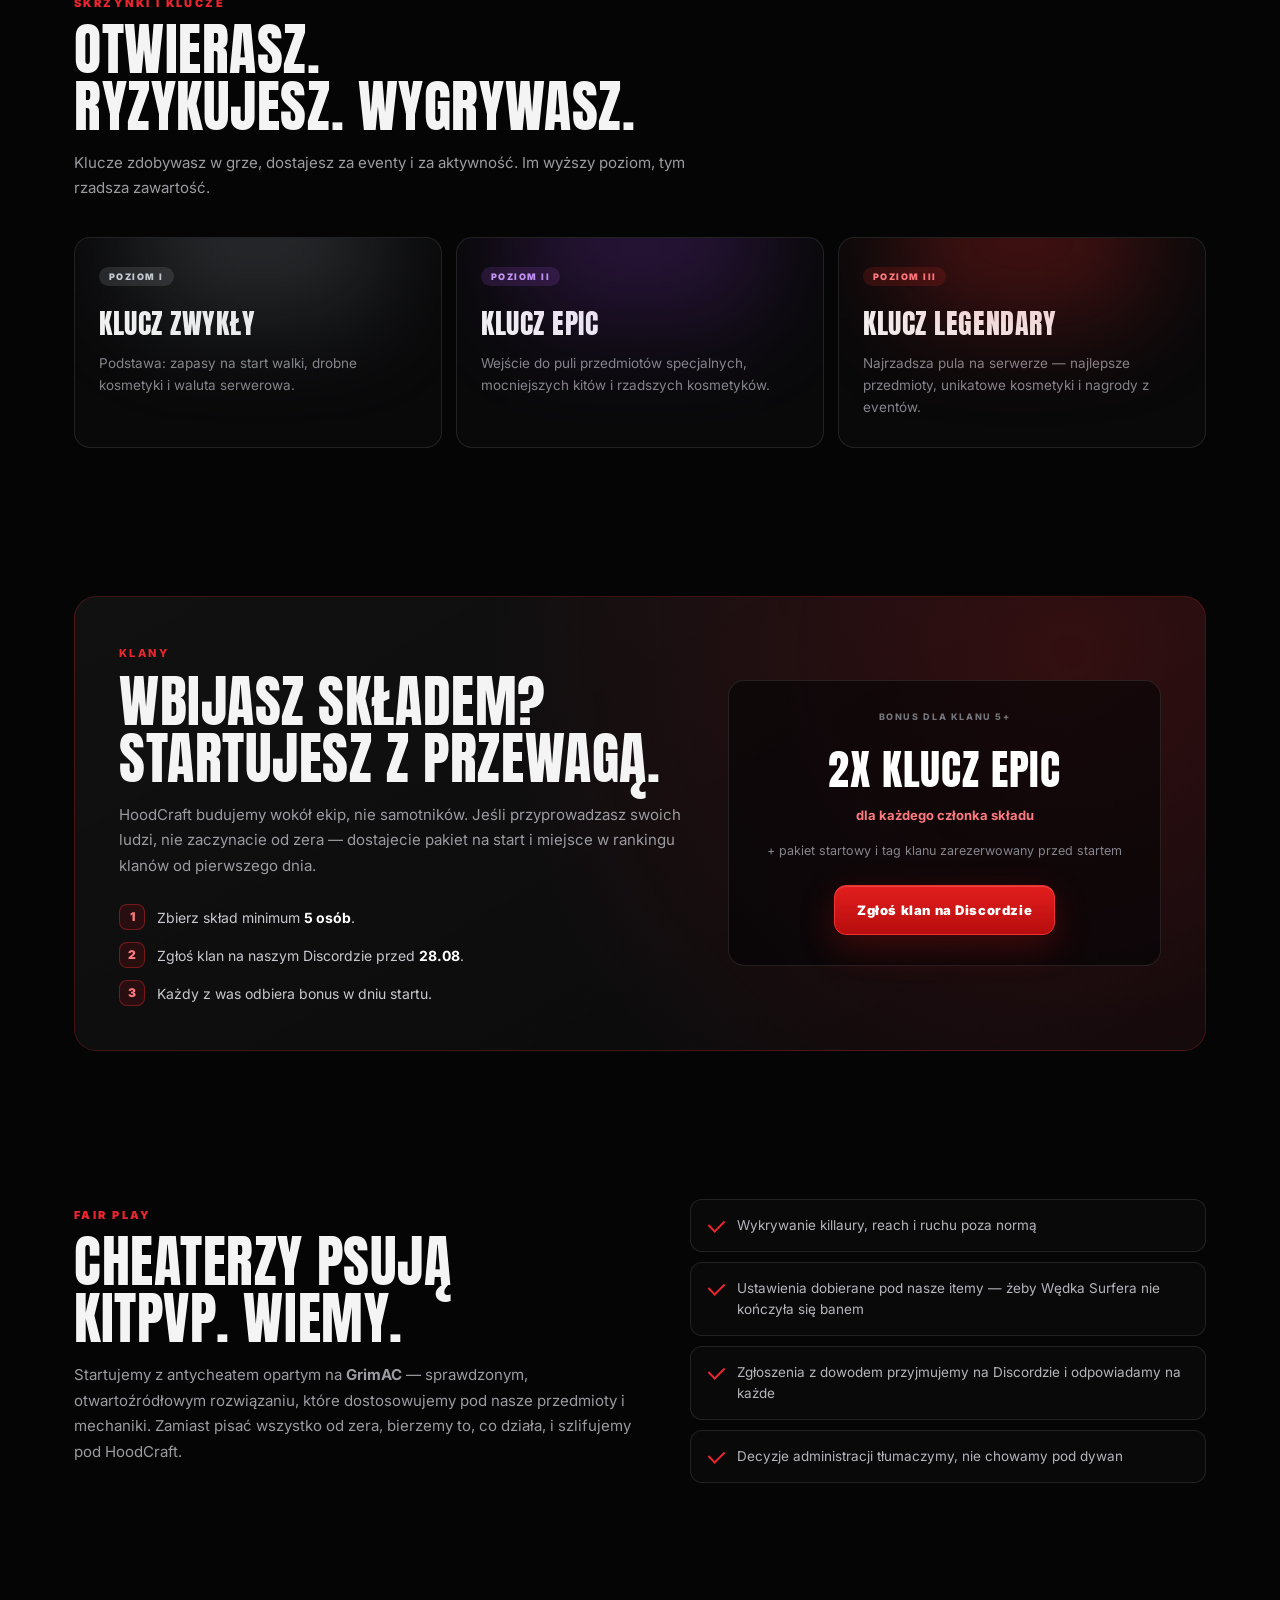
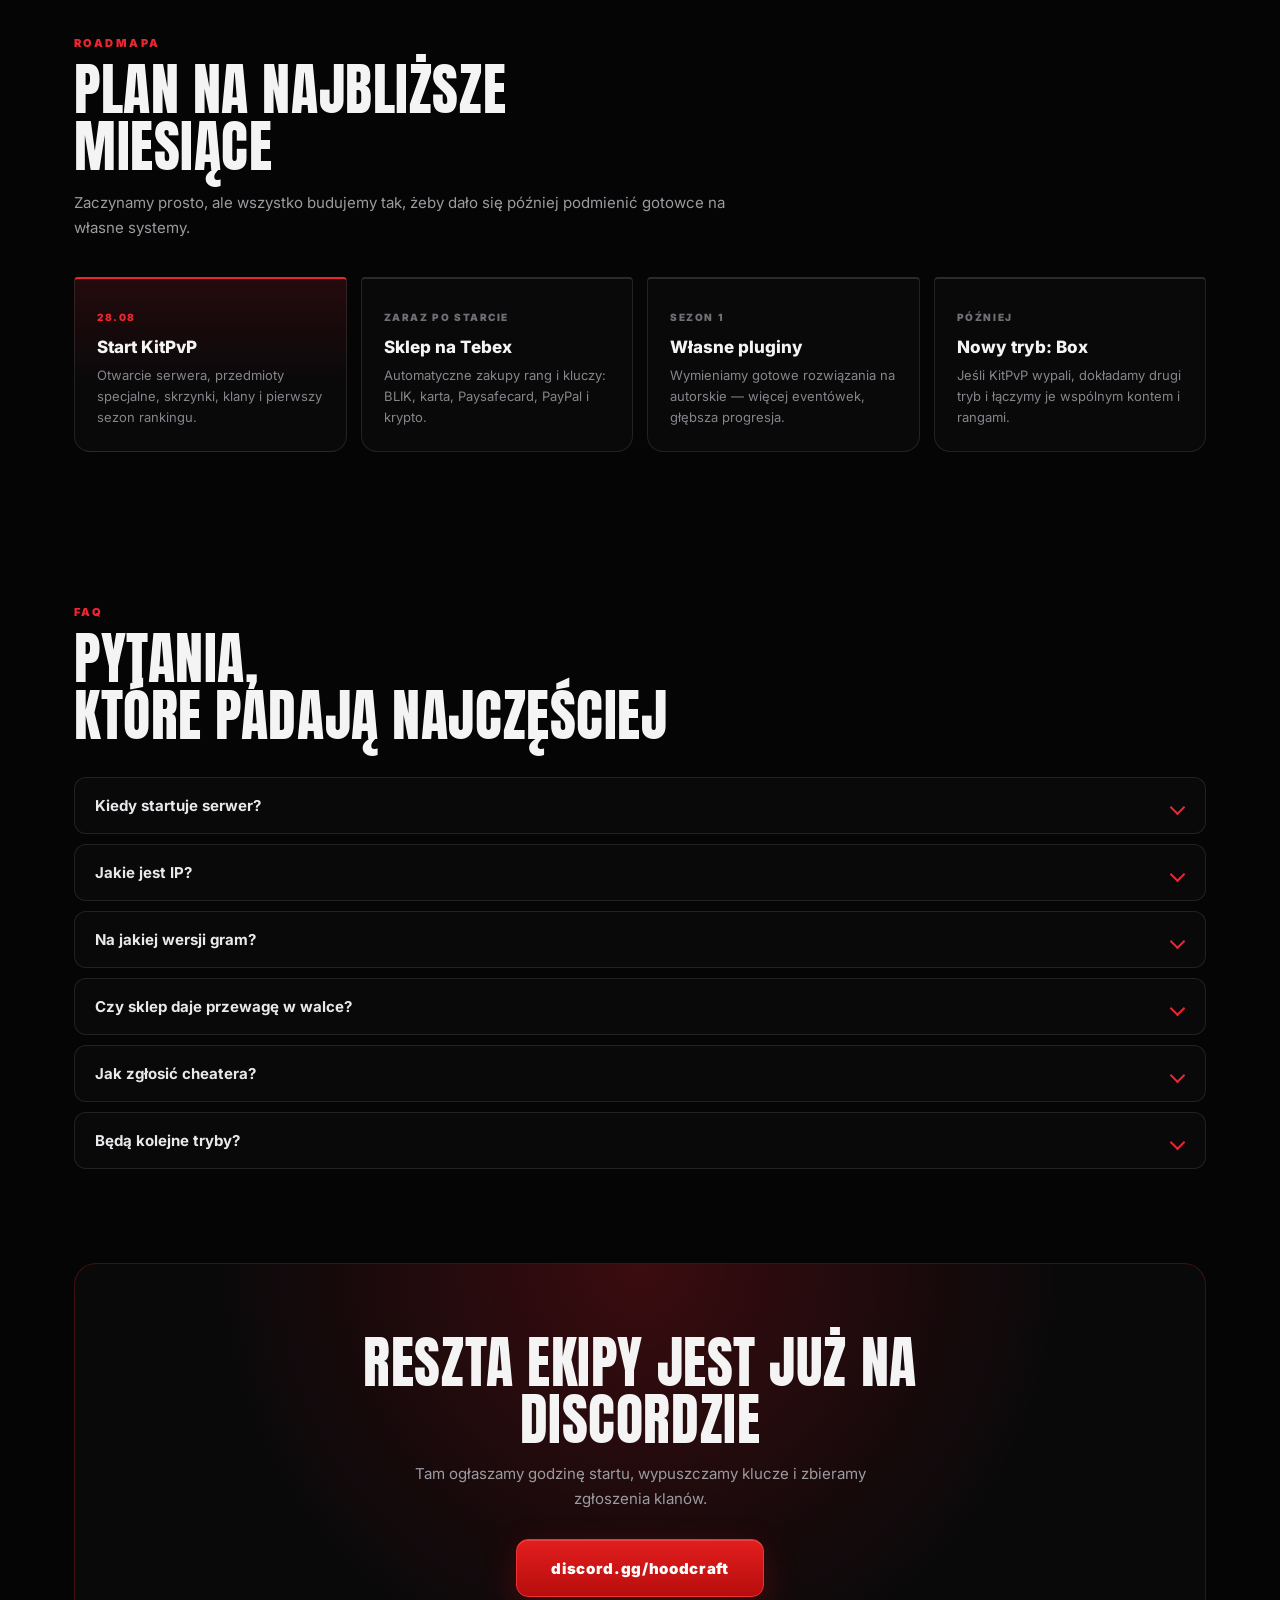
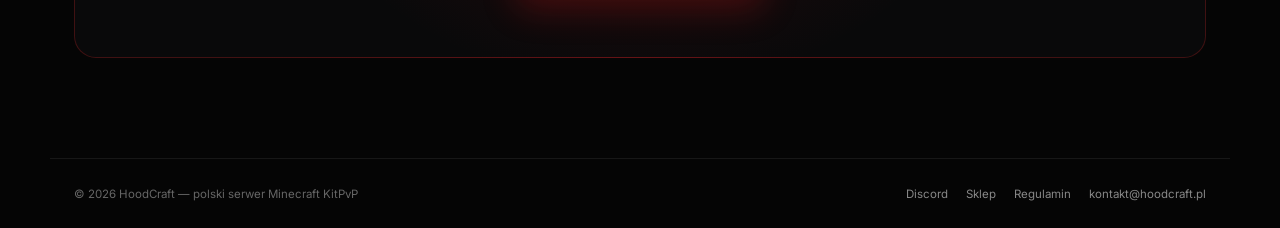
==== commit 9104f61e: "Powrót na Tebex: regulamin, teksty sklepu i konfiguracja Sprzedawcą znów jest Tebex Limited jako mer" ====
--- a/index.html
+++ b/index.html
@@ -345,8 +345,8 @@
       </li>
       <li class="road-step">
         <span class="road-when">Zaraz po starcie</span>
-        <h3>Sklep online</h3>
-        <p>Automatyczne zakupy rang i kluczy: BLIK, przelew, karta, PaySafeCard i SMS.</p>
+        <h3>Sklep na Tebex</h3>
+        <p>Automatyczne zakupy rang i kluczy: BLIK, karta, Paysafecard, PayPal i krypto.</p>
       </li>
       <li class="road-step">
         <span class="road-when">Sezon 1</span>
@@ -430,21 +430,21 @@
       </h1>
 
       <p data-shop-soon>
-        Sklep stawiamy na <b>ItemShopSys</b>, a płatności obsługuje <b>SimPay</b> — zakup rangi
-        albo klucza działa od ręki, bez czekania na administratora. Otwieramy go razem ze startem serwera.
+        Sklep stawiamy na <b>Tebex</b>, żeby zakup rangi albo klucza działał od ręki,
+        bez czekania na administratora. Otwieramy go razem ze startem serwera.
       </p>
 
       <p data-shop-live hidden>
-        Rangi, klucze i kosmetyki kupisz w kilka sekund — płatność obsługuje <b>SimPay</b>,
-        a świadczenie ląduje na koncie automatycznie, bez czekania na administratora.
+        Rangi, klucze i kosmetyki kupisz na <b>Tebex</b> — świadczenie ląduje na koncie
+        automatycznie, od ręki, bez czekania na administratora.
       </p>
 
       <ul class="pay-list">
         <li>BLIK</li>
-        <li>Przelew</li>
         <li>Karta</li>
-        <li>PaySafeCard</li>
-        <li>SMS</li>
+        <li>Paysafecard</li>
+        <li>PayPal</li>
+        <li>Krypto</li>
       </ul>
 
       <div class="shop-preview">
@@ -460,7 +460,7 @@
       </div>
 
       <p class="shop-legal">
-        Płatności obsługuje SimPay. Kupując, akceptujesz
+        Sprzedawcą jest Tebex Limited. Kupując, akceptujesz
         <a href="regulamin.html">regulamin sklepu</a>.
       </p>
     </div>
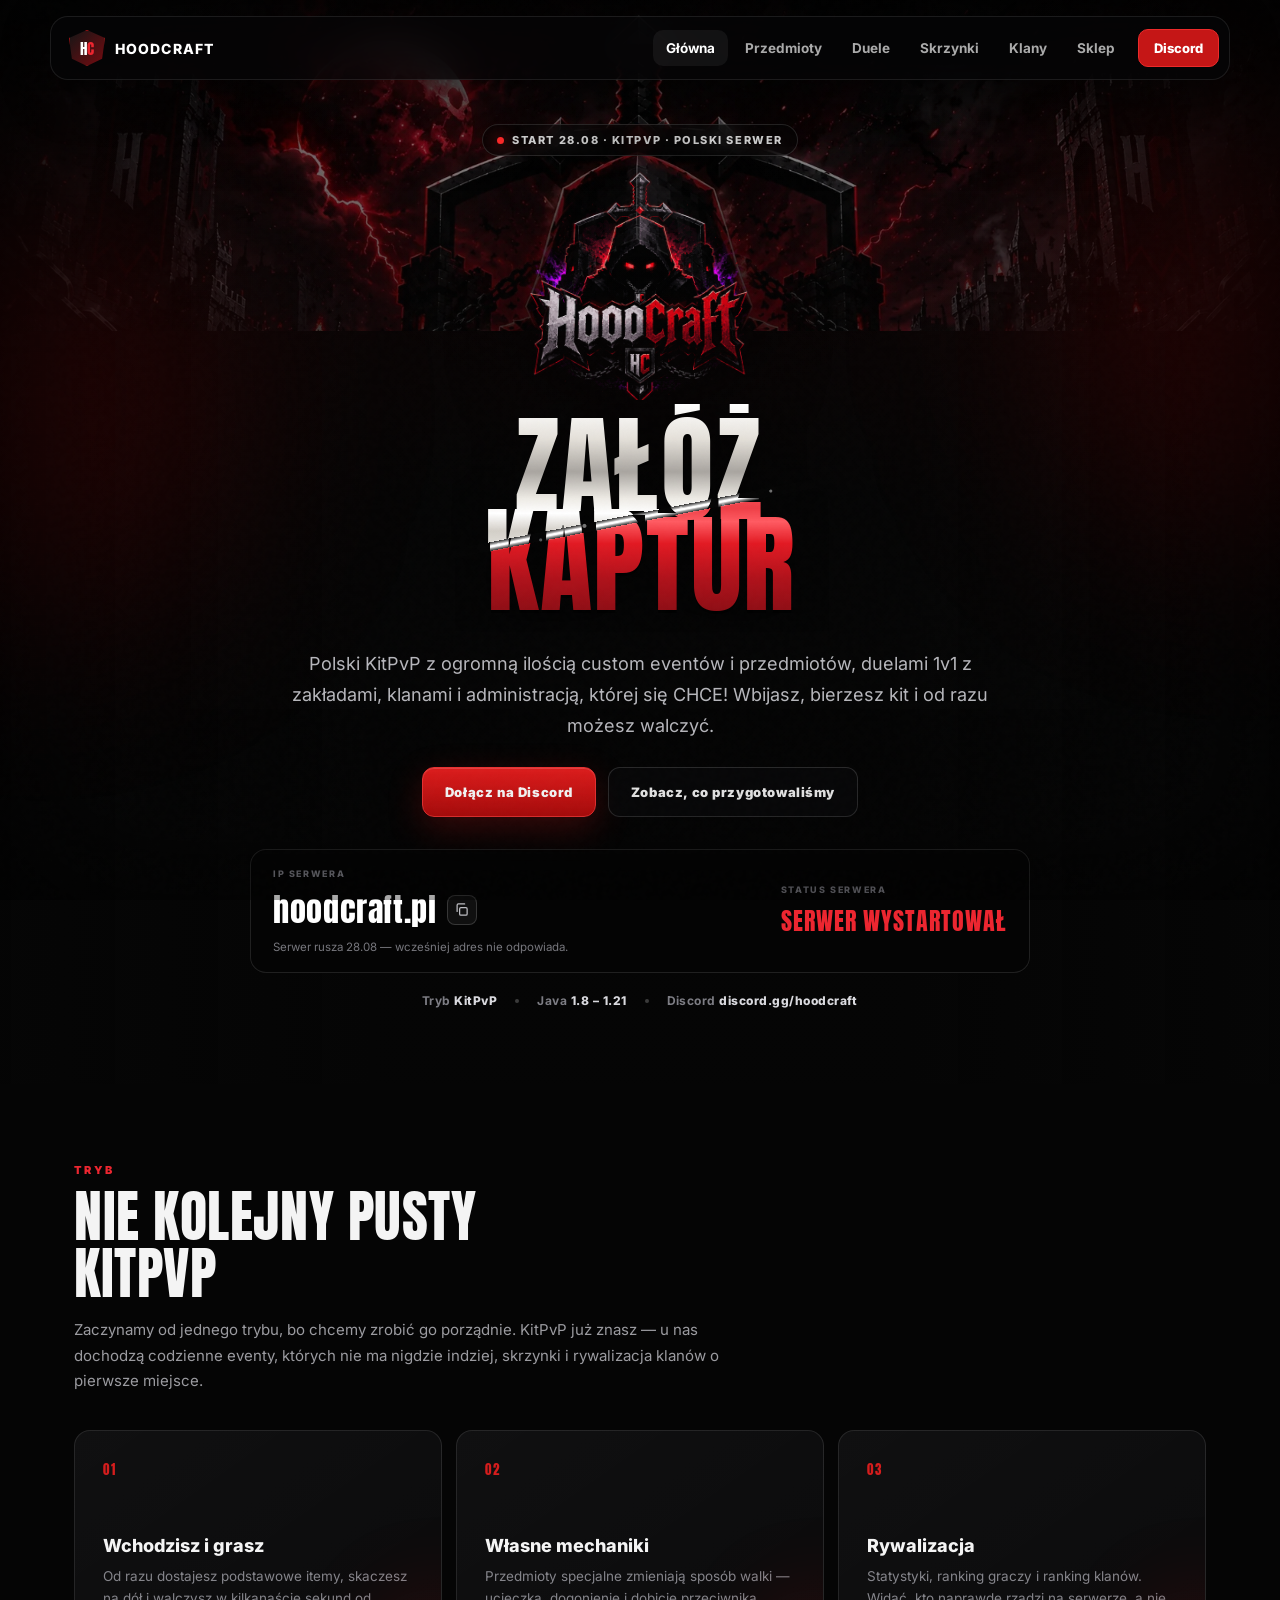
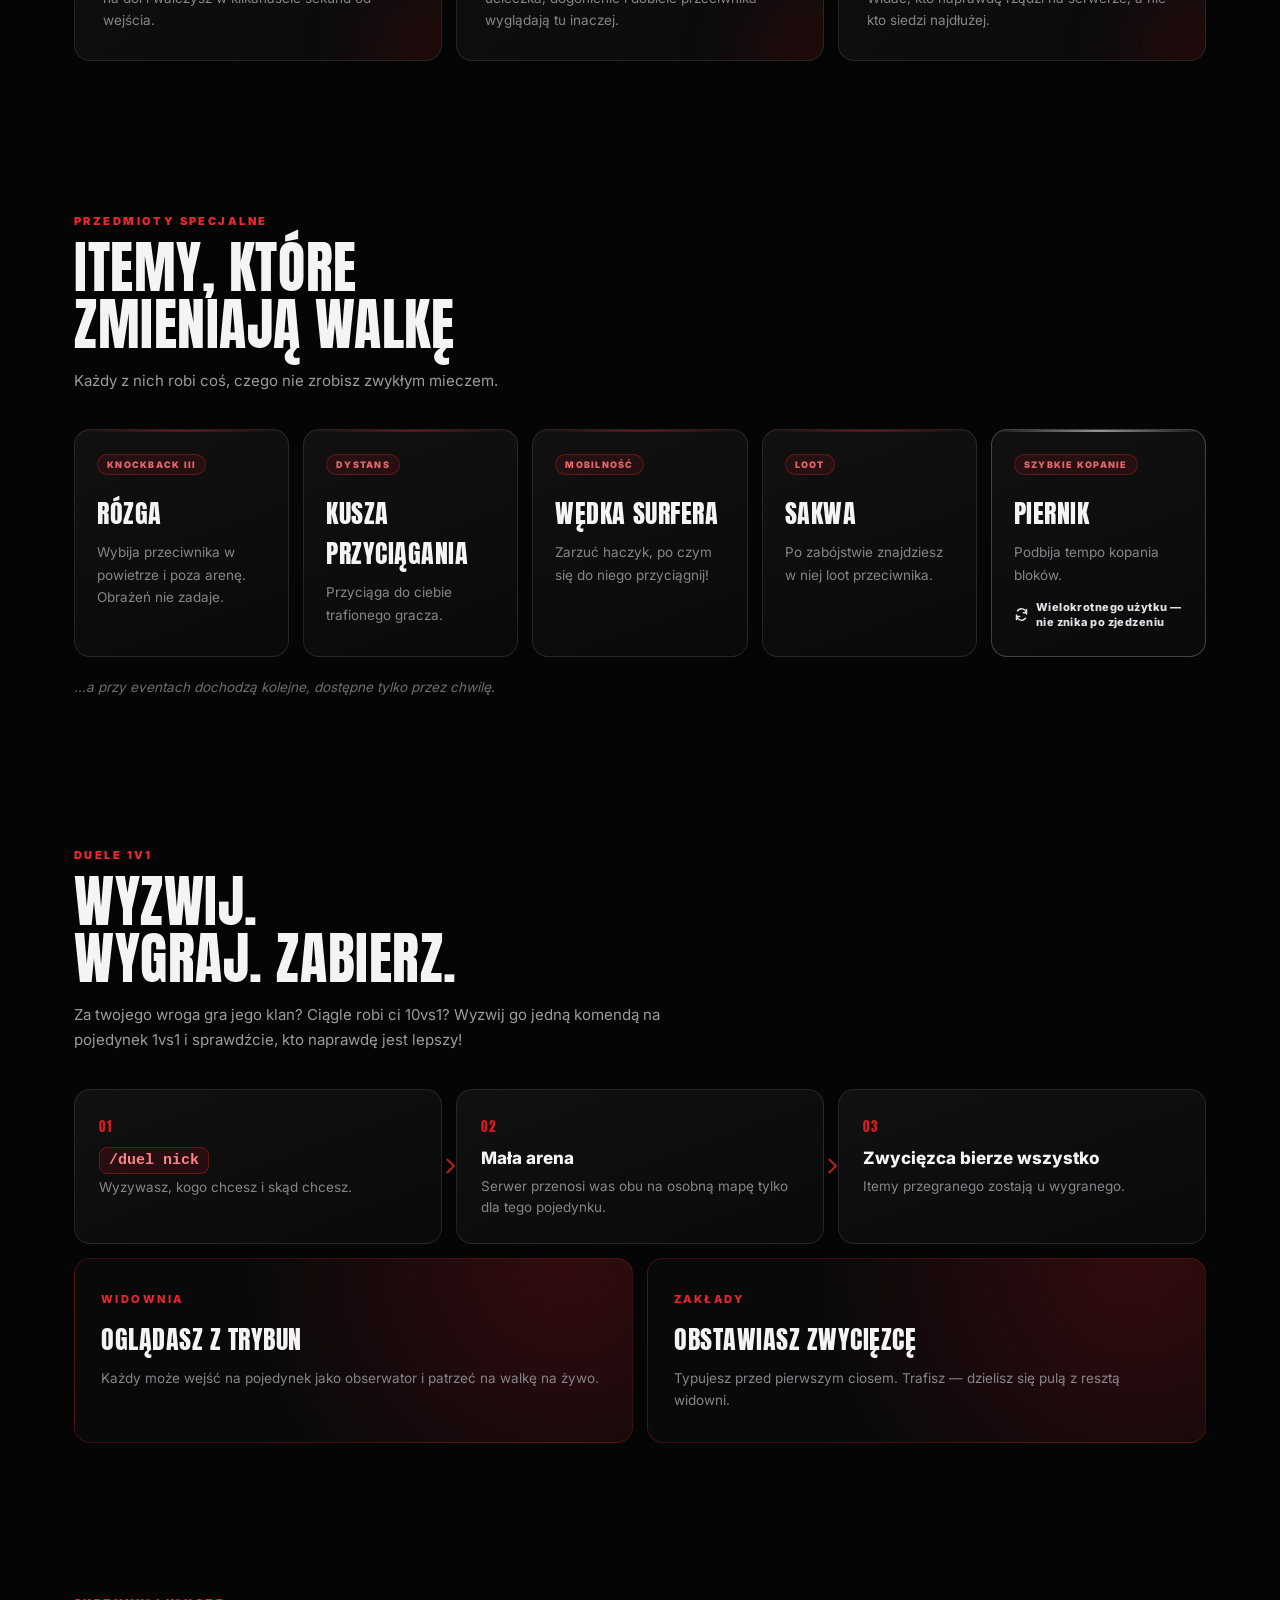
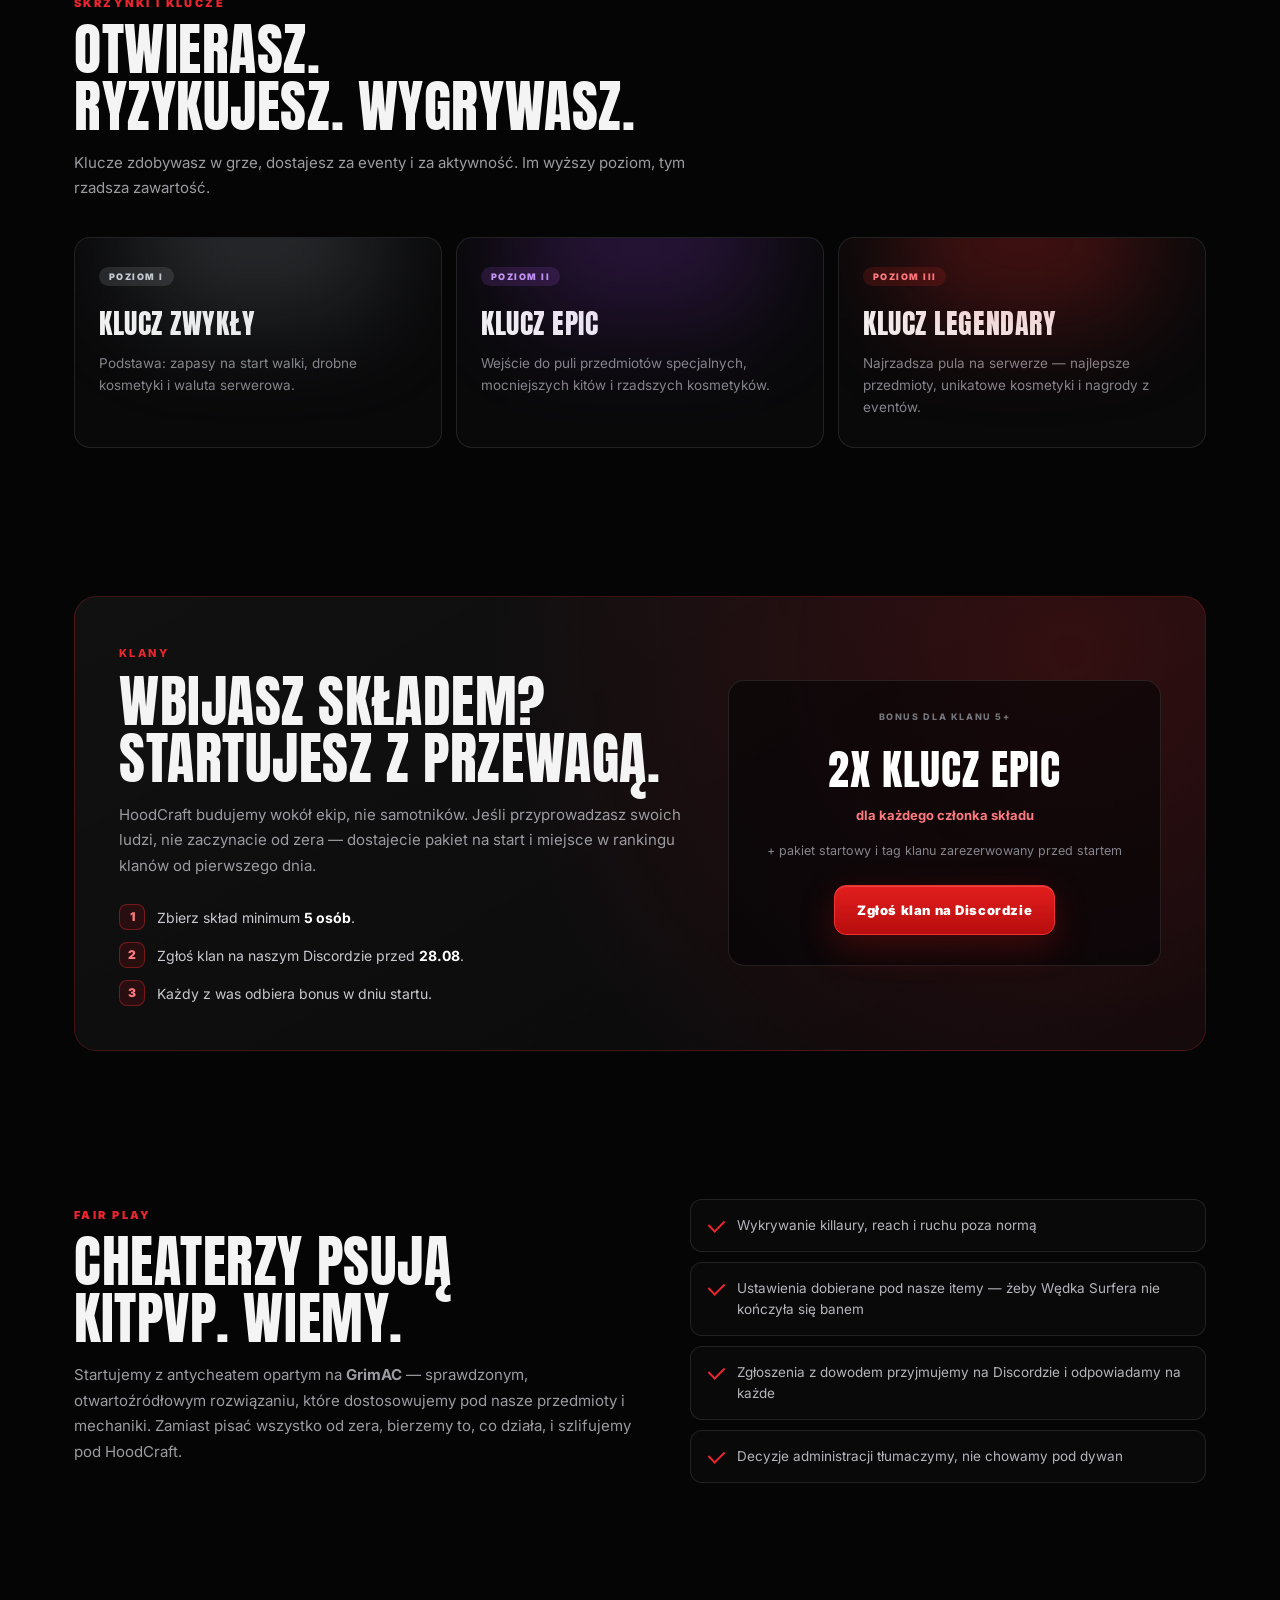
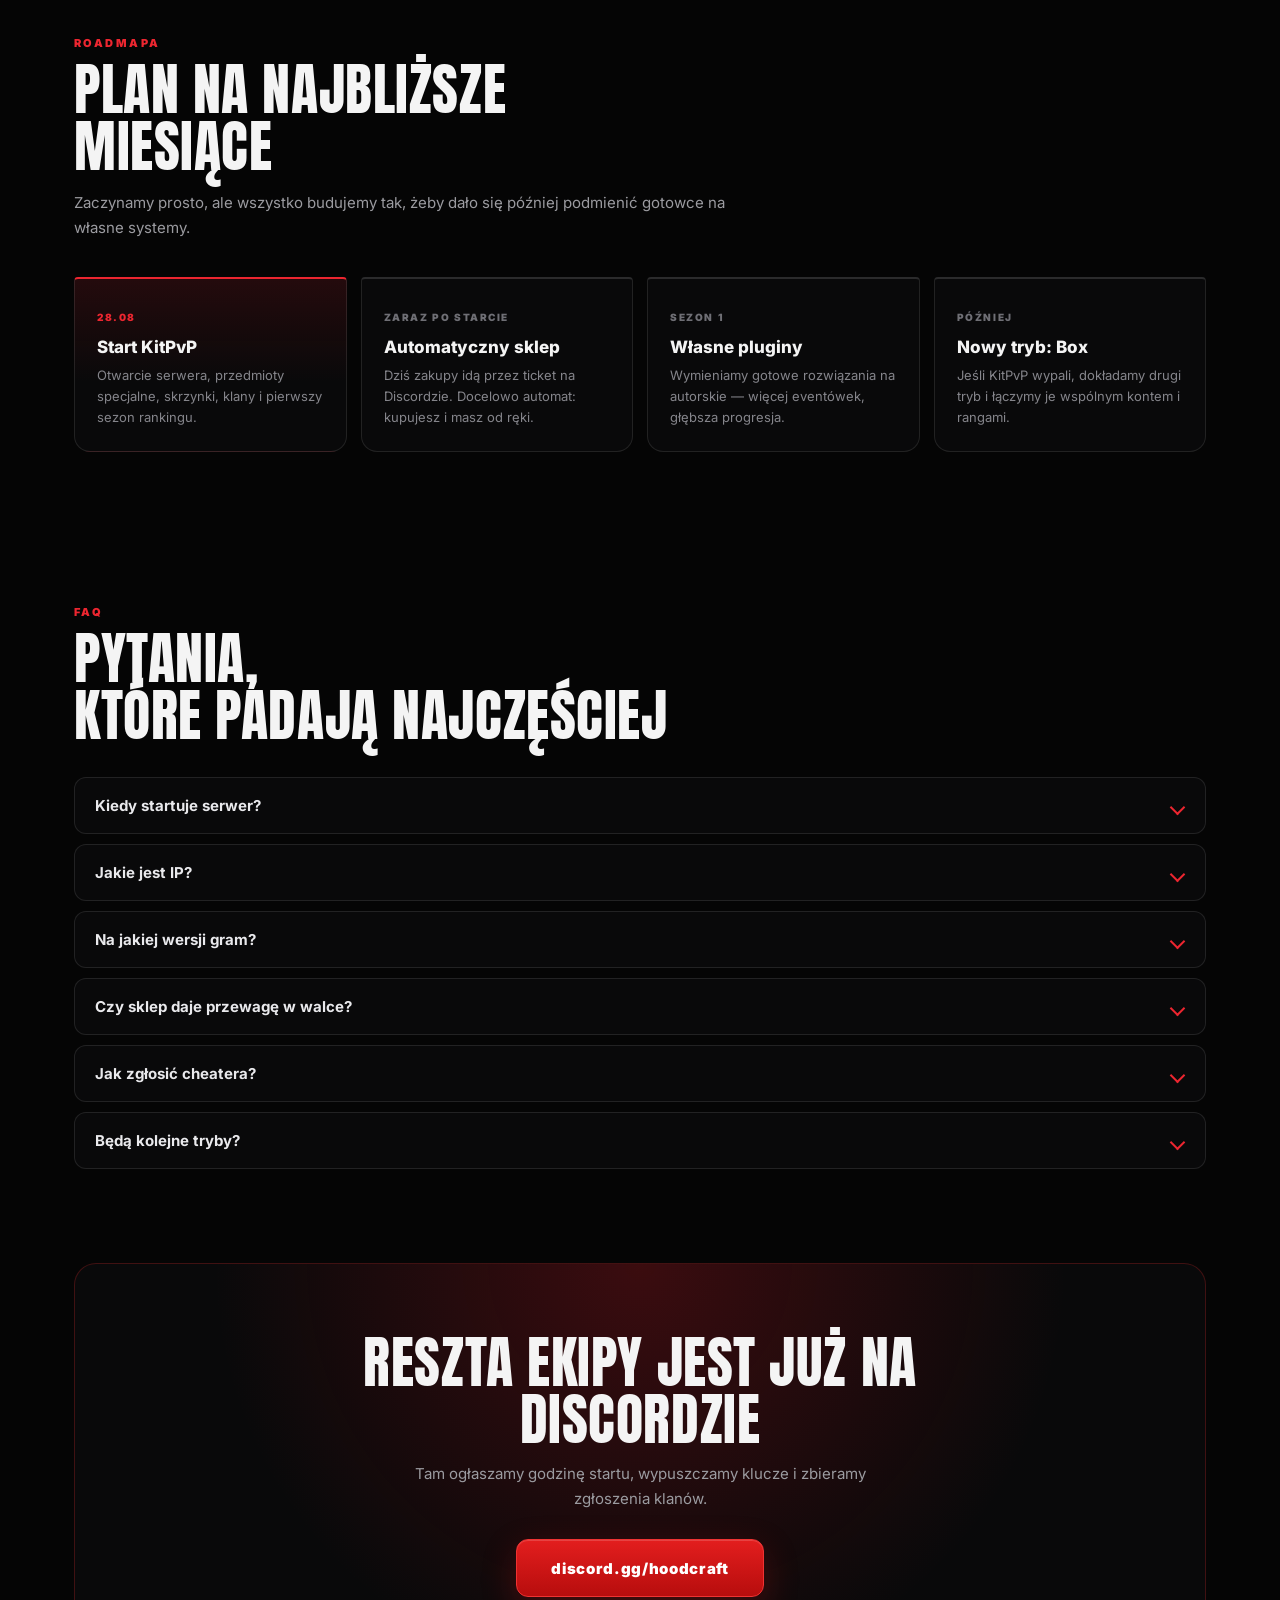
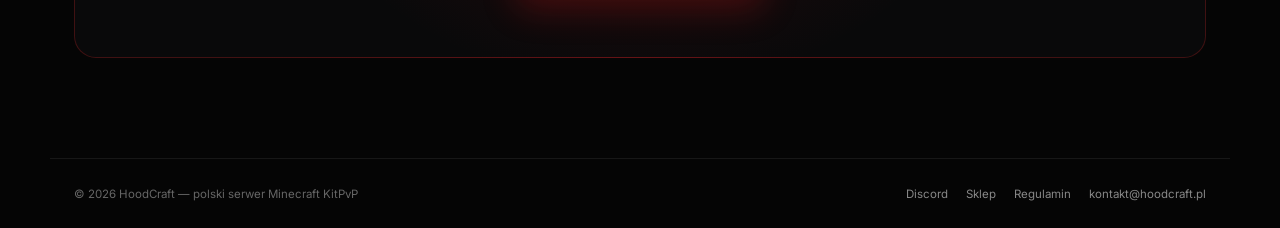
==== commit 391647af: "Sklep na ticketach Discord z cennikiem rang i kluczy Zakupy idą teraz przez zgłoszenie na Discordzie" ====
--- a/index.html
+++ b/index.html
@@ -345,8 +345,8 @@
       </li>
       <li class="road-step">
         <span class="road-when">Zaraz po starcie</span>
-        <h3>Sklep na Tebex</h3>
-        <p>Automatyczne zakupy rang i kluczy: BLIK, karta, Paysafecard, PayPal i krypto.</p>
+        <h3>Automatyczny sklep</h3>
+        <p>Dziś zakupy idą przez ticket na Discordzie. Docelowo automat: kupujesz i masz od ręki.</p>
       </li>
       <li class="road-step">
         <span class="road-when">Sezon 1</span>
@@ -417,51 +417,177 @@
       <h1 class="cut cut--sm">
         <span class="cut__half cut__half--top" data-cut-source>
           <span class="cut__line">SKLEP</span>
-          <span class="cut__line">WKRÓTCE</span>
+          <span class="cut__line">SERWERA</span>
         </span>
         <span class="cut__half cut__half--bot" aria-hidden="true">
           <span class="cut__line">SKLEP</span>
-          <span class="cut__line">WKRÓTCE</span>
+          <span class="cut__line">SERWERA</span>
         </span>
         <span class="cut__half cut__half--edge" aria-hidden="true">
           <span class="cut__line">SKLEP</span>
-          <span class="cut__line">WKRÓTCE</span>
+          <span class="cut__line">SERWERA</span>
         </span>
       </h1>
 
-      <p data-shop-soon>
-        Sklep stawiamy na <b>Tebex</b>, żeby zakup rangi albo klucza działał od ręki,
-        bez czekania na administratora. Otwieramy go razem ze startem serwera.
+      <p class="shop-intro">
+        Zakupy prowadzimy przez <b>ticket na Discordzie</b>. Piszesz, co chcesz wziąć,
+        dogadujemy płatność i dostajesz swoje w grze — bez automatu, za to z żywym człowiekiem
+        po drugiej stronie.
       </p>
 
-      <p data-shop-live hidden>
-        Rangi, klucze i kosmetyki kupisz na <b>Tebex</b> — świadczenie ląduje na koncie
-        automatycznie, od ręki, bez czekania na administratora.
-      </p>
-
-      <ul class="pay-list">
-        <li>BLIK</li>
-        <li>Karta</li>
-        <li>Paysafecard</li>
-        <li>PayPal</li>
-        <li>Krypto</li>
-      </ul>
-
-      <div class="shop-preview">
-        <article><span class="kicker"><span data-shop-soon>PLANOWANE</span><span data-shop-live hidden>W SPRZEDAŻY</span></span><h3>Rangi</h3><p>Wyróżnienie na czacie, dodatkowe komendy i kosmetyki.</p></article>
-        <article><span class="kicker"><span data-shop-soon>PLANOWANE</span><span data-shop-live hidden>W SPRZEDAŻY</span></span><h3>Klucze</h3><p>Zwykłe, Epic i Legendary — pojedynczo oraz w pakietach.</p></article>
-        <article><span class="kicker"><span data-shop-soon>PLANOWANE</span><span data-shop-live hidden>W SPRZEDAŻY</span></span><h3>Kosmetyki</h3><p>Efekty, tagi i skiny przedmiotów. Zero wpływu na walkę.</p></article>
+      <a class="btn btn-primary btn-lg" href="https://discord.gg/hoodcraft" target="_blank" rel="noopener">Otwórz ticket na Discordzie</a>
+
+      <!-- ---- JAK KUPIĆ ---- -->
+      <ol class="ticket-flow">
+        <li>
+          <span class="ticket-num">01</span>
+          <h3>Wbij na Discord</h3>
+          <p>discord.gg/hoodcraft — kanał <b>#sklep</b>.</p>
+        </li>
+        <li>
+          <span class="ticket-num">02</span>
+          <h3>Otwórz ticket</h3>
+          <p>Napisz swój nick i co chcesz kupić. Odpisujemy zwykle w kilkanaście minut.</p>
+        </li>
+        <li>
+          <span class="ticket-num">03</span>
+          <h3>Płacisz i odbierasz</h3>
+          <p>BLIK albo przelew. Ranga albo klucze lądują na koncie od razu po zaksięgowaniu.</p>
+        </li>
+      </ol>
+
+      <!-- ---- RANGI ---- -->
+      <div class="shop-section-head">
+        <span class="section-kicker">RANGI</span>
+        <h2>Cztery poziomy</h2>
+      </div>
+
+      <div class="rank-grid">
+        <article class="rank rank--vip">
+          <div class="rank-art">
+            <img src="assets/sklep/vip.png" alt="Ranga VIP" loading="lazy" width="600" height="600">
+          </div>
+          <div class="rank-body">
+            <h3>VIP</h3>
+            <p class="rank-price">14,99 <span>zł</span></p>
+            <ul>
+              <li>Kolorowy prefix na czacie</li>
+              <li>Podstawowe kosmetyki</li>
+              <li>Wyróżnienie na liście graczy</li>
+            </ul>
+          </div>
+        </article>
+
+        <article class="rank rank--svip">
+          <div class="rank-art">
+            <img src="assets/sklep/svip.png" alt="Ranga SVIP" loading="lazy" width="600" height="600">
+          </div>
+          <div class="rank-body">
+            <h3>SVIP</h3>
+            <p class="rank-price">19,99 <span>zł</span></p>
+            <ul>
+              <li>Wszystko z VIP</li>
+              <li>Dodatkowe zestawy startowe</li>
+              <li>Specjalne komendy</li>
+            </ul>
+          </div>
+        </article>
+
+        <article class="rank rank--evip">
+          <div class="rank-art">
+            <img src="assets/sklep/evip.png" alt="Ranga EVIP" loading="lazy" width="600" height="600">
+          </div>
+          <div class="rank-body">
+            <h3>EVIP</h3>
+            <p class="rank-price">39,99 <span>zł</span></p>
+            <ul>
+              <li>Wszystko z SVIP</li>
+              <li>Kosmetyki niedostępne niżej</li>
+              <li>Pierwszeństwo wejścia na pełny serwer</li>
+            </ul>
+          </div>
+        </article>
+
+        <article class="rank rank--mvip">
+          <div class="rank-art">
+            <img src="assets/sklep/mvip.png" alt="Ranga MVIP" loading="lazy" width="600" height="600">
+          </div>
+          <div class="rank-body">
+            <h3>MVIP</h3>
+            <p class="rank-price">49,99 <span>zł</span></p>
+            <ul>
+              <li>Wszystko z EVIP</li>
+              <li>Pełny zestaw komend</li>
+              <li>Nagrody premium i efekty zabójstwa</li>
+            </ul>
+          </div>
+        </article>
+      </div>
+
+      <!-- ---- KLUCZE ---- -->
+      <div class="shop-section-head">
+        <span class="section-kicker">KLUCZE DO SKRZYNEK</span>
+        <h2>Otwierasz, ryzykujesz</h2>
+      </div>
+
+      <div class="key-panel">
+        <div class="key-art">
+          <img src="assets/sklep/klucz-legendarny.png" alt="Klucz Legendarny" loading="lazy" width="600" height="1000">
+        </div>
+
+        <div class="key-list">
+          <article class="key key--rare">
+            <div>
+              <h3>Klucz Rzadki</h3>
+              <p>Podstawowa pula: zapasy na start walki i drobne kosmetyki.</p>
+            </div>
+            <p class="key-price">0,49 <span>zł</span></p>
+          </article>
+
+          <article class="key key--epic">
+            <div>
+              <h3>Klucz Epicki</h3>
+              <p>Rzadsza pula, w tym kosmetyki niedostępne w kluczu rzadkim.</p>
+            </div>
+            <p class="key-price">0,99 <span>zł</span></p>
+          </article>
+
+          <article class="key key--legendary">
+            <div>
+              <h3>Klucz Legendarny</h3>
+              <p>Najrzadsza pula na serwerze — unikatowe kosmetyki i nagrody z eventów.</p>
+            </div>
+            <p class="key-price">1,99 <span>zł</span></p>
+          </article>
+
+          <p class="key-note">Klucze kupisz pojedynczo albo w pakietach — napisz w tickecie, ile potrzebujesz.</p>
+        </div>
+      </div>
+
+      <!-- ---- INFO ---- -->
+      <div class="shop-info">
+        <div>
+          <span class="kicker">PŁATNOŚĆ</span>
+          <p>BLIK i przelew. Szczegóły dostajesz w tickecie.</p>
+        </div>
+        <div>
+          <span class="kicker">CZAS REALIZACJI</span>
+          <p>Ręcznie, zwykle tego samego dnia. Nie jesteśmy botem.</p>
+        </div>
+        <div>
+          <span class="kicker">MASZ PYTANIE?</span>
+          <p>Zapytaj w tickecie zanim zapłacisz. Od tego on jest.</p>
+        </div>
       </div>
 
       <div class="actions">
-        <a class="btn btn-primary" data-shop-soon href="https://discord.gg/hoodcraft" target="_blank" rel="noopener">Powiadom mnie na Discordzie</a>
-        <a class="btn btn-primary btn-lg" data-shop-live data-store-link hidden href="#" target="_blank" rel="noopener">Przejdź do sklepu</a>
+        <a class="btn btn-primary" href="https://discord.gg/hoodcraft" target="_blank" rel="noopener">Otwórz ticket</a>
         <button class="btn btn-ghost back-link" type="button" data-tab="glowna">← Wróć na stronę główną</button>
       </div>
 
       <p class="shop-legal">
-        Sprzedawcą jest Tebex Limited. Kupując, akceptujesz
-        <a href="regulamin.html">regulamin sklepu</a>.
+        Kupując, akceptujesz <a href="regulamin.html">regulamin sklepu</a>.
+        Ceny w złotych, zawierają wszystkie należne opłaty.
       </p>
     </div>
   </section>
--- a/style.css
+++ b/style.css
@@ -1400,15 +1400,22 @@
   padding-top: 96px;
 }
 
+/*
+  Sklep jest teraz długą stroną z cennikiem, więc tło działa tak samo
+  jak w hero: pas grafiki u góry, gasnący w czerń. Rozciąganie go na
+  całą wysokość robiło z kaptura wielką rozmytą plamę pod kartami.
+*/
 .shop-bg {
   position: absolute;
-  inset: 0;
-  transform: scale(1.04);
-  filter: saturate(.7) brightness(.42);
+  left: 0;
+  right: 0;
+  top: 0;
+  height: 620px;
+  filter: saturate(.7) brightness(.5);
   background-image: url("assets/hero.jpg");
   background-image: image-set(url("assets/hero.webp") type("image/webp"), url("assets/hero.jpg") type("image/jpeg"));
   background-position: center top;
-  background-size: cover;
+  background-size: max(100%, 900px) auto;
   background-repeat: no-repeat;
 }
 
@@ -1417,13 +1424,12 @@
   position: absolute;
   inset: 0;
   background:
-    radial-gradient(circle at 50% 34%, rgba(200, 0, 0, .20), transparent 40%),
-    linear-gradient(180deg, rgba(5, 5, 5, .55) 0, rgba(5, 5, 5, .45) 30%, var(--bg) 88%);
+    linear-gradient(90deg, rgba(5, 5, 5, .9), rgba(5, 5, 5, .25) 30%, rgba(5, 5, 5, .25) 70%, rgba(5, 5, 5, .9)),
+    linear-gradient(180deg, rgba(5, 5, 5, .8) 0, rgba(5, 5, 5, .4) 18%, #050505 92%);
 }
 
 .shop-content {
-  min-height: calc(100vh - 96px);
-  max-width: 1000px;
+  max-width: var(--shell);
   position: relative;
   z-index: 2;
   margin: 0 auto;
@@ -1431,7 +1437,6 @@
   display: flex;
   flex-direction: column;
   align-items: center;
-  justify-content: center;
   text-align: center;
 }
 
@@ -1451,66 +1456,308 @@
   box-shadow: 0 0 70px rgba(208, 19, 19, .18);
 }
 
-.shop-content > p {
-  max-width: 620px;
-  margin: 22px 0 0;
+.shop-intro {
+  max-width: 640px;
+  margin: 22px 0 28px;
   color: #aaaab0;
   font-size: 15px;
   line-height: 1.7;
 }
 
-.pay-list {
-  margin: 22px 0 0;
+/* --- jak kupić: trzy kroki --- */
+
+.ticket-flow {
+  width: 100%;
+  margin: 54px 0 0;
   padding: 0;
   list-style: none;
-  display: flex;
-  flex-wrap: wrap;
-  justify-content: center;
-  gap: 8px;
-}
-
-.pay-list li {
-  padding: 9px 16px;
-  border: 1px solid rgba(255, 255, 255, .13);
-  border-radius: 999px;
-  color: #d2d2d7;
-  background: rgba(255, 255, 255, .04);
-  font-size: 12px;
-  font-weight: 800;
-  letter-spacing: .06em;
-}
-
-.shop-preview {
-  width: 100%;
-  margin-top: 38px;
   display: grid;
   grid-template-columns: repeat(3, 1fr);
-  gap: 12px;
-}
-
-.shop-preview article {
-  padding: 22px 20px;
-  border: 1px dashed rgba(255, 255, 255, .14);
+  gap: 14px;
+  text-align: left;
+}
+
+.ticket-flow li {
+  position: relative;
+  padding: 26px 24px 24px;
+  border: 1px solid var(--line);
   border-radius: var(--radius);
-  background: rgba(8, 8, 9, .66);
+  background: linear-gradient(160deg, rgba(255, 255, 255, .03), rgba(255, 255, 255, .004)), var(--bg-soft);
+}
+
+.ticket-flow li:not(:last-child)::after {
+  content: "";
+  position: absolute;
+  right: -12px;
+  top: 50%;
+  z-index: 2;
+  width: 9px;
+  height: 9px;
+  border-top: 2px solid rgba(237, 42, 42, .75);
+  border-right: 2px solid rgba(237, 42, 42, .75);
+  transform: translateY(-50%) rotate(45deg);
+}
+
+.ticket-num {
+  color: #d51d1d;
+  font-family: var(--display);
+  font-size: 13px;
+  letter-spacing: .12em;
+}
+
+.ticket-flow h3 {
+  margin: 12px 0 8px;
+  font-size: 17px;
+}
+
+.ticket-flow p {
+  margin: 0;
+  color: var(--dim);
+  font-size: 13.5px;
+  line-height: 1.6;
+}
+
+/* --- nagłówek sekcji w sklepie --- */
+
+.shop-section-head {
+  width: 100%;
+  margin: 68px 0 26px;
   text-align: left;
 }
 
-.shop-preview h3 {
-  margin: 10px 0 7px;
+.shop-section-head h2 {
+  margin: 10px 0 0;
   font-family: var(--display);
   font-weight: 400;
-  font-size: 24px;
-  letter-spacing: .02em;
+  font-size: clamp(30px, 4.4vw, 46px);
+  line-height: 1.02;
+  letter-spacing: .01em;
   text-transform: uppercase;
 }
 
-.shop-preview p {
+/* --- rangi --- */
+
+.rank-grid {
+  width: 100%;
+  display: grid;
+  grid-template-columns: repeat(4, 1fr);
+  gap: 14px;
+}
+
+.rank {
+  --accent: var(--red-bright);
+
+  display: flex;
+  flex-direction: column;
+  overflow: hidden;
+  border: 1px solid var(--line);
+  border-radius: var(--radius);
+  background: var(--bg-soft);
+  text-align: left;
+  transition: transform .25s ease, border-color .25s ease;
+}
+
+.rank:hover {
+  transform: translateY(-4px);
+  border-color: color-mix(in srgb, var(--accent) 45%, transparent);
+}
+
+.rank--vip { --accent: #f5c518; }
+.rank--svip { --accent: #f2861e; }
+.rank--evip { --accent: #7fe4f0; }
+.rank--mvip { --accent: #bb6ff0; }
+
+.rank-art {
+  position: relative;
+  aspect-ratio: 1 / 1;
+  overflow: hidden;
+  background: #000;
+}
+
+.rank-art::after {
+  content: "";
+  position: absolute;
+  inset: 0;
+  background: linear-gradient(180deg, transparent 62%, var(--bg-soft));
+}
+
+.rank-art img {
+  width: 100%;
+  height: 100%;
+  object-fit: cover;
+  display: block;
+}
+
+.rank-body {
+  position: relative;
+  padding: 4px 22px 24px;
+}
+
+.rank-body h3 {
+  margin: 0;
+  color: var(--accent);
+  font-family: var(--display);
+  font-weight: 400;
+  font-size: 30px;
+  letter-spacing: .04em;
+  text-transform: uppercase;
+}
+
+.rank-price {
+  margin: 6px 0 16px;
+  color: #fff;
+  font-family: var(--display);
+  font-weight: 400;
+  font-size: 28px;
+  letter-spacing: .01em;
+}
+
+.rank-price span {
+  color: var(--muted);
+  font-size: 15px;
+}
+
+.rank-body ul {
+  margin: 0;
+  padding: 0;
+  list-style: none;
+  display: grid;
+  gap: 8px;
+}
+
+.rank-body li {
+  position: relative;
+  padding-left: 20px;
+  color: var(--dim);
+  font-size: 13px;
+  line-height: 1.55;
+}
+
+.rank-body li::before {
+  content: "";
+  position: absolute;
+  left: 2px;
+  top: 7px;
+  width: 8px;
+  height: 5px;
+  border-left: 2px solid var(--accent);
+  border-bottom: 2px solid var(--accent);
+  transform: rotate(-45deg);
+}
+
+/* --- klucze --- */
+
+.key-panel {
+  width: 100%;
+  display: grid;
+  grid-template-columns: .8fr 1.2fr;
+  gap: 30px;
+  align-items: center;
+  padding: 34px;
+  border: 1px solid rgba(237, 42, 42, .2);
+  border-radius: 22px;
+  background:
+    radial-gradient(circle at 22% 40%, rgba(201, 20, 29, .18), transparent 60%),
+    var(--bg-soft);
+}
+
+.key-art img {
+  width: 100%;
+  max-width: 260px;
+  height: auto;
+  margin: 0 auto;
+  display: block;
+  filter: drop-shadow(0 18px 42px rgba(0, 0, 0, .6));
+}
+
+.key-list {
+  display: grid;
+  gap: 10px;
+  text-align: left;
+}
+
+.key {
+  --accent: var(--silver);
+
+  display: flex;
+  align-items: center;
+  justify-content: space-between;
+  gap: 20px;
+  padding: 18px 22px;
+  border: 1px solid var(--line);
+  border-left: 3px solid var(--accent);
+  border-radius: 12px;
+  background: rgba(4, 4, 5, .6);
+}
+
+.key--rare { --accent: #b9c2cc; }
+.key--epic { --accent: #a05ce6; }
+.key--legendary { --accent: #f5c518; }
+
+.key h3 {
+  margin: 0 0 5px;
+  color: var(--accent);
+  font-family: var(--display);
+  font-weight: 400;
+  font-size: 21px;
+  letter-spacing: .03em;
+  text-transform: uppercase;
+}
+
+.key p {
   margin: 0;
   color: var(--dim);
   font-size: 13px;
+  line-height: 1.55;
+}
+
+.key-price {
+  flex: none;
+  color: #fff;
+  font-family: var(--display);
+  font-weight: 400;
+  font-size: 26px;
+  white-space: nowrap;
+}
+
+.key-price span {
+  color: var(--muted);
+  font-size: 14px;
+}
+
+.key-note {
+  margin: 6px 0 0;
+  color: #6d6d73;
+  font-size: 12.5px;
+  font-style: italic;
+}
+
+/* --- pasek informacyjny --- */
+
+.shop-info {
+  width: 100%;
+  margin-top: 46px;
+  display: grid;
+  grid-template-columns: repeat(3, 1fr);
+  gap: 14px;
+  text-align: left;
+}
+
+.shop-info div {
+  padding: 20px 22px;
+  border: 1px solid var(--line);
+  border-radius: 12px;
+  background: var(--bg-soft);
+}
+
+.shop-info p {
+  margin: 8px 0 0;
+  color: var(--dim);
+  font-size: 13px;
   line-height: 1.6;
 }
+
+.shop-content .actions { margin-top: 40px; }
 
 .shop-legal {
   margin: 18px 0 0;
@@ -1526,113 +1773,6 @@
 }
 
 .shop-legal a:hover { color: #fff; }
-
-/* ===================== REGULAMIN ===================== */
-
-.legal-page {
-  position: relative;
-  padding: 130px 24px 20px;
-}
-
-.legal {
-  max-width: 780px;
-  margin: 0 auto;
-}
-
-.legal-head {
-  padding-bottom: 26px;
-  border-bottom: 1px solid var(--line);
-}
-
-.legal-head h1 {
-  margin: 10px 0 0;
-  font-family: var(--display);
-  font-weight: 400;
-  font-size: clamp(34px, 5.5vw, 56px);
-  line-height: 1.02;
-  letter-spacing: .01em;
-  text-transform: uppercase;
-}
-
-.legal-updated {
-  margin: 18px 0 0;
-  color: #74747b;
-  font-size: 12px;
-}
-
-.legal h2 {
-  margin: 44px 0 14px;
-  color: #fff;
-  font-family: var(--display);
-  font-weight: 400;
-  font-size: 24px;
-  letter-spacing: .03em;
-  text-transform: uppercase;
-}
-
-.legal h2::before {
-  content: "";
-  display: block;
-  width: 34px;
-  height: 2px;
-  margin-bottom: 14px;
-  background: var(--red-bright);
-}
-
-.legal p {
-  margin: 0 0 12px;
-  color: #b0b0b6;
-  font-size: 14.5px;
-  line-height: 1.75;
-}
-
-.legal p b { color: #e6e6ea; }
-
-.legal a {
-  color: #ff7a80;
-  text-decoration: underline;
-  text-underline-offset: 2px;
-}
-
-.legal a:hover { color: #fff; }
-
-.legal ol {
-  margin: 0 0 12px;
-  padding-left: 22px;
-  color: #b0b0b6;
-  font-size: 14.5px;
-  line-height: 1.75;
-}
-
-.legal ol li { margin-bottom: 8px; }
-
-/* miejsca do uzupełnienia własnymi danymi — mają kłuć w oczy */
-.fill {
-  padding: 1px 7px;
-  border: 1px dashed rgba(237, 42, 42, .7);
-  border-radius: 6px;
-  color: #ff9096;
-  background: rgba(201, 20, 29, .14);
-  font-family: "SFMono-Regular", Consolas, Menlo, monospace;
-  font-size: .86em;
-  font-weight: 700;
-}
-
-.legal-note {
-  margin: 40px 0 0;
-  padding: 20px 22px;
-  border: 1px solid rgba(255, 255, 255, .1);
-  border-radius: var(--radius);
-  background: var(--bg-soft);
-  color: var(--dim);
-  font-size: 13px;
-  line-height: 1.7;
-}
-
-.legal-back {
-  display: inline-flex;
-  margin-top: 34px;
-}
 
 /* ===================== STOPKA ===================== */
 
@@ -1757,8 +1897,25 @@
   .discord-mini { margin: 4px 0 0; text-align: center; }
 
   .feature-grid,
-  .crate-grid,
-  .shop-preview { grid-template-columns: 1fr; }
+  .crate-grid { grid-template-columns: 1fr; }
+
+  .rank-grid { grid-template-columns: repeat(2, 1fr); }
+
+  .key-panel {
+    grid-template-columns: 1fr;
+    gap: 22px;
+    padding: 26px;
+  }
+
+  .ticket-flow { grid-template-columns: 1fr; }
+
+  .ticket-flow li:not(:last-child)::after {
+    right: auto;
+    left: 50%;
+    top: auto;
+    bottom: -12px;
+    transform: translateX(-50%) rotate(135deg);
+  }
 
   .duel-flow { grid-template-columns: 1fr; }
 
@@ -1800,6 +1957,13 @@
 
   .below { padding: 56px 20px; }
   .item-grid, .roadmap, .duel-extra { grid-template-columns: 1fr; }
+  .rank-grid, .shop-info { grid-template-columns: 1fr; }
+
+  .key {
+    flex-direction: column;
+    align-items: flex-start;
+    gap: 10px;
+  }
   .feature-card { min-height: 0; }
   .feature-card h3 { margin-top: 34px; }
   .cta-inner { padding: 44px 22px; }
